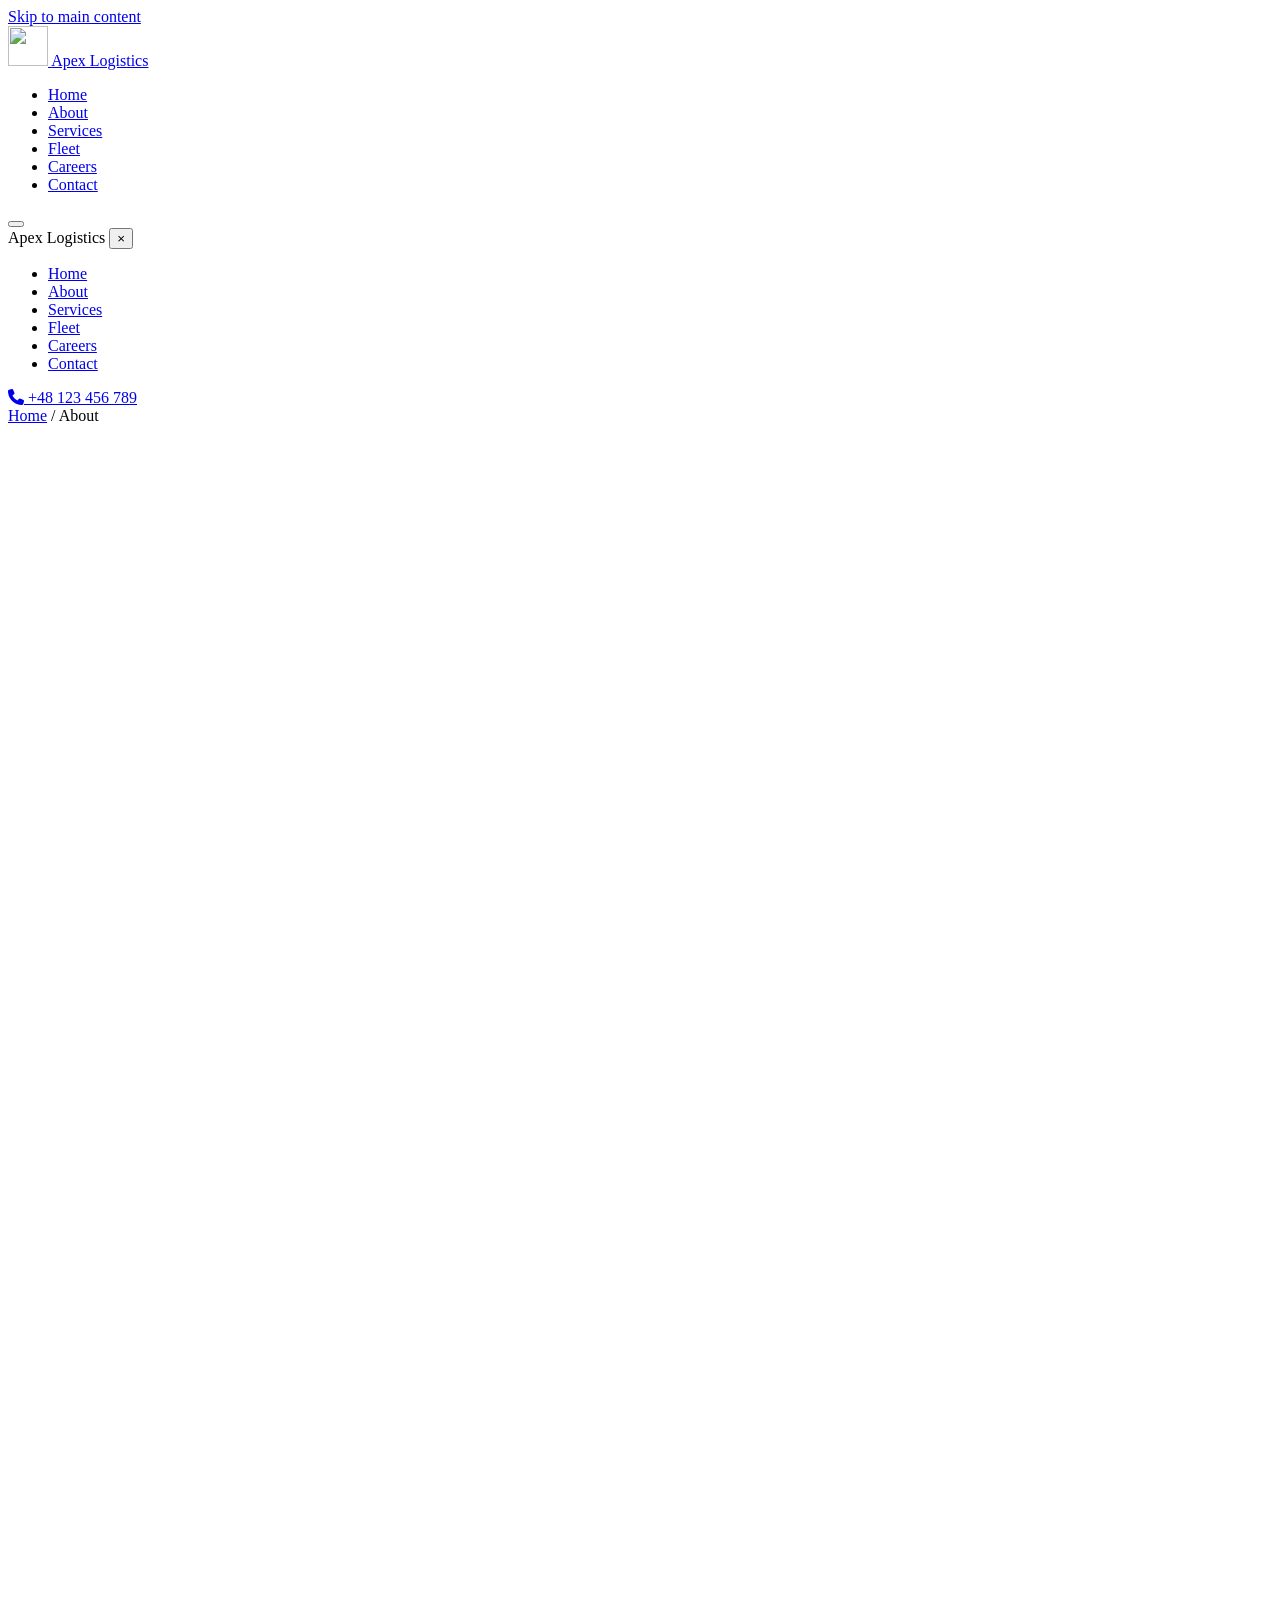
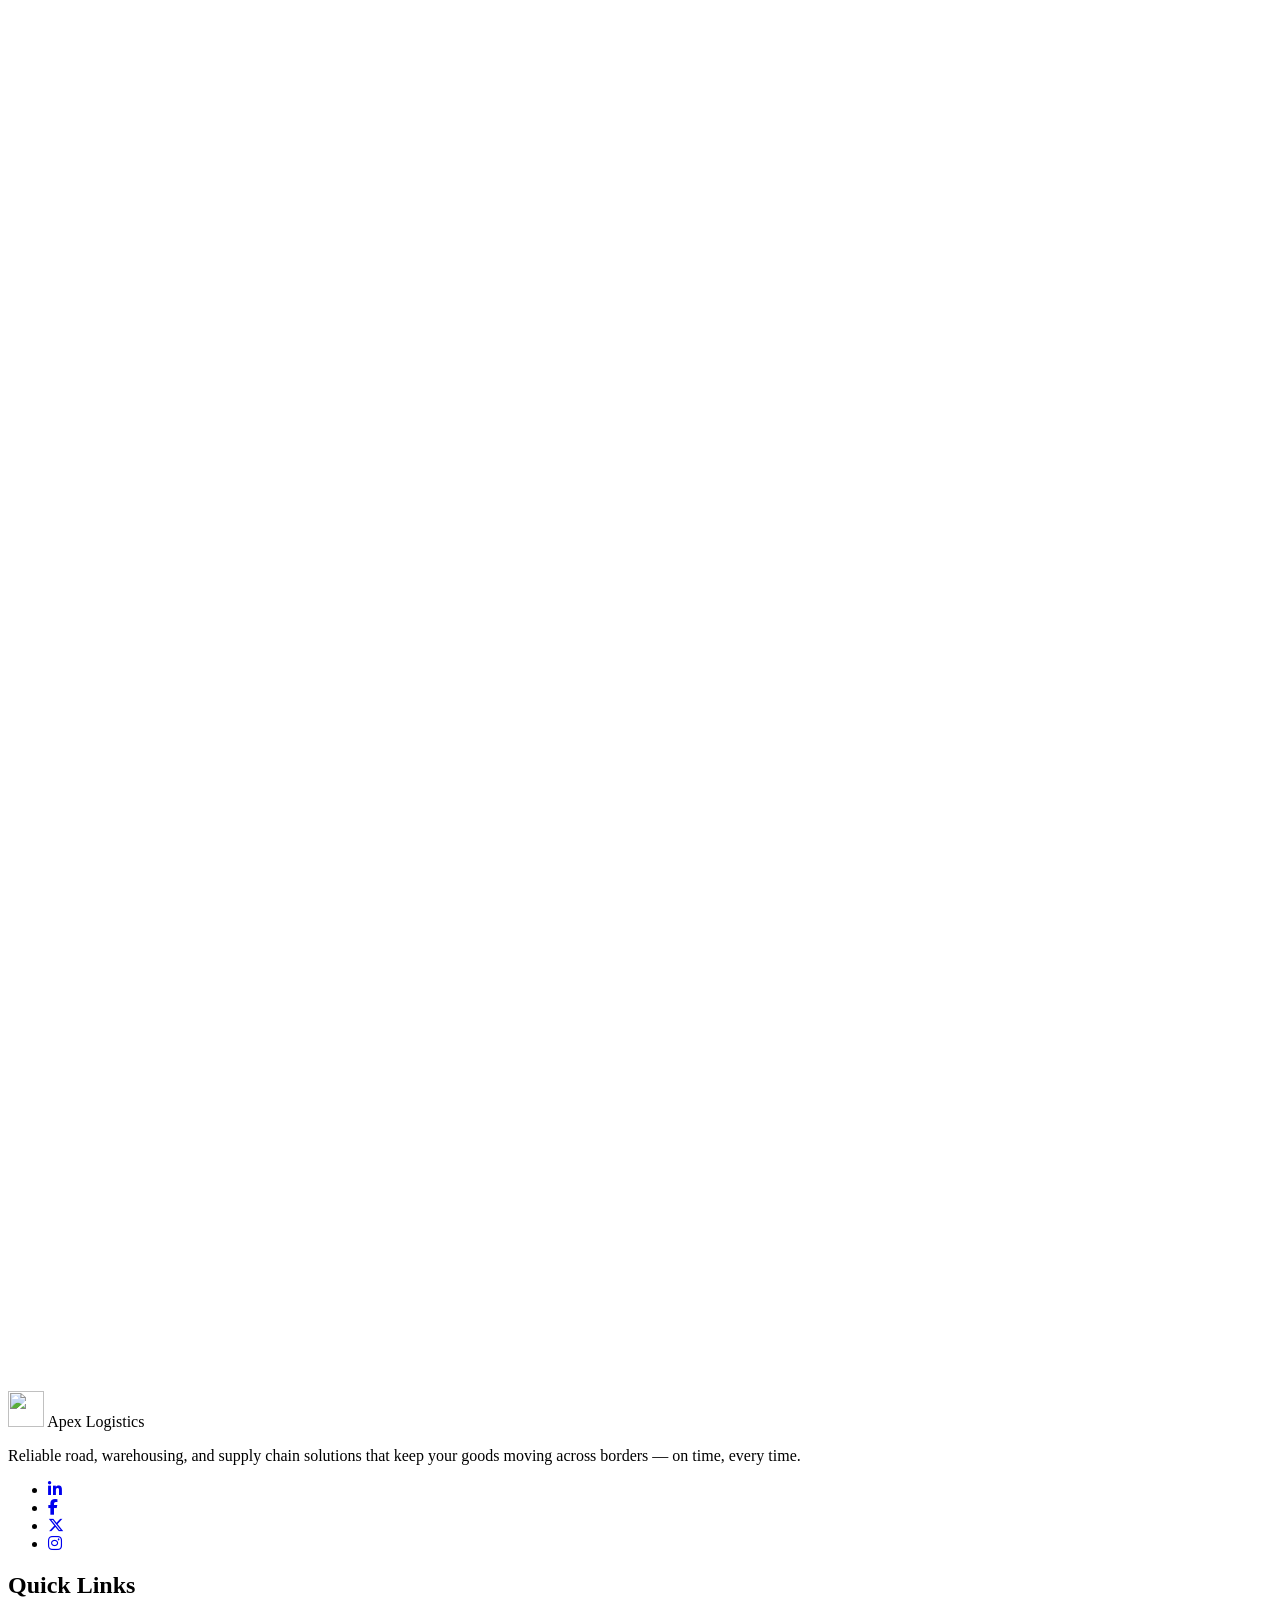
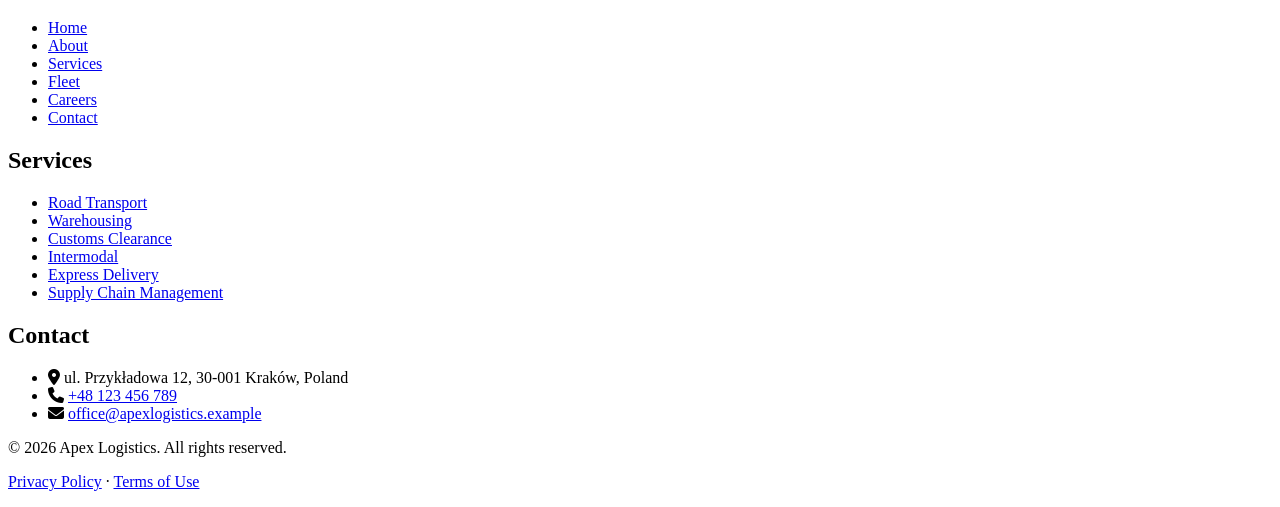
==== about.html @ 091313d7 "start" ====
<!DOCTYPE html>
<html lang="en">
<head>
  <meta charset="UTF-8">
  <meta name="viewport" content="width=device-width, initial-scale=1.0">
  <title>About Us — Apex Logistics</title>
  <meta name="description" content="Learn about Apex Logistics: a Kraków-based freight forwarder with 15 years' experience, a modern fleet, and a 25-country European network built on trust and transparency.">
  <meta name="theme-color" content="#1E3A8A">

  <!-- Open Graph -->
  <meta property="og:type" content="website">
  <meta property="og:site_name" content="Apex Logistics">
  <meta property="og:title" content="About Us — Apex Logistics">
  <meta property="og:description" content="Learn about Apex Logistics: a Kraków-based freight forwarder with 15 years' experience, a modern fleet, and a 25-country European network built on trust and transparency.">
  <meta property="og:image" content="assets/images/hero-placeholder.svg">

  <!-- Favicon -->
  <link rel="icon" type="image/svg+xml" href="assets/images/favicon.svg">

  <!-- Preconnect for Google Fonts -->
  <link rel="preconnect" href="https://fonts.googleapis.com">
  <link rel="preconnect" href="https://fonts.gstatic.com" crossorigin>
  <!-- Google Fonts: Montserrat (headings) + Inter (body) -->
  <link href="https://fonts.googleapis.com/css2?family=Inter:wght@400;500;600;700&family=Montserrat:wght@600;700;800&display=swap" rel="stylesheet">

  <!-- Font Awesome (free) -->
  <link rel="stylesheet" href="https://cdnjs.cloudflare.com/ajax/libs/font-awesome/6.5.2/css/all.min.css" referrerpolicy="no-referrer">
  <!-- AOS (Animate On Scroll) -->
  <link rel="stylesheet" href="https://unpkg.com/aos@2.3.4/dist/aos.css">
  <!-- Swiper -->
  <link rel="stylesheet" href="https://cdn.jsdelivr.net/npm/swiper@11/swiper-bundle.min.css">

  <!-- Site styles -->
  <link rel="stylesheet" href="css/variables.css">
  <link rel="stylesheet" href="css/style.css">
  <link rel="stylesheet" href="css/responsive.css">
</head>
<body>
  <a class="skip-link" href="#main">Skip to main content</a>
  <!-- ============ HEADER ============ -->
  <header class="site-header" id="site-header">
    <div class="container header-inner">
      <a href="index.html" class="brand" aria-label="Apex Logistics — home">
        <img src="assets/images/logo-placeholder.svg" alt="" class="brand-logo" width="40" height="40">
        <span class="brand-name">Apex Logistics</span> <!-- REPLACE: company name -->
      </a>

      <nav class="main-nav" aria-label="Main navigation">
        <ul class="nav-list">
          <li><a href="index.html">Home</a></li>
          <li><a href="about.html" aria-current="page">About</a></li>
          <li><a href="services.html">Services</a></li>
          <li><a href="fleet.html">Fleet</a></li>
          <li><a href="careers.html">Careers</a></li>
          <li><a href="contact.html" class="btn btn-accent btn-sm">Contact</a></li>
        </ul>
      </nav>

      <button class="nav-toggle" id="nav-toggle" aria-label="Toggle navigation" aria-expanded="false" aria-controls="mobile-nav">
        <span class="nav-toggle-bar"></span>
        <span class="nav-toggle-bar"></span>
        <span class="nav-toggle-bar"></span>
      </button>
    </div>
  </header>

  <!-- Mobile slide-in drawer + overlay -->
  <div class="nav-overlay" id="nav-overlay" hidden></div>
  <aside class="mobile-nav" id="mobile-nav" aria-label="Mobile navigation" aria-hidden="true">
    <div class="mobile-nav-head">
      <span class="brand-name">Apex Logistics</span>
      <button class="mobile-nav-close" id="mobile-nav-close" aria-label="Close navigation">&times;</button>
    </div>
    <ul class="mobile-nav-list">
      <li><a href="index.html">Home</a></li>
        <li><a href="about.html" aria-current="page">About</a></li>
        <li><a href="services.html">Services</a></li>
        <li><a href="fleet.html">Fleet</a></li>
        <li><a href="careers.html">Careers</a></li>
        <li><a href="contact.html">Contact</a></li>
    </ul>
    <div class="mobile-nav-foot">
      <a href="tel:+48123456789"><i class="fa-solid fa-phone" aria-hidden="true"></i> +48 123 456 789</a>
    </div>
  </aside>
  <main id="main">
    <!-- Page hero -->
    <section class="page-hero">
      <div class="container">
        <nav class="breadcrumb" aria-label="Breadcrumb">
          <a href="index.html">Home</a> <span aria-hidden="true">/</span> <span aria-current="page">About</span>
        </nav>
        <p class="eyebrow eyebrow-light" data-aos="fade-up">About Apex Logistics</p>
        <h1 data-aos="fade-up" data-aos-delay="50">Fifteen years of moving freight, building trust</h1>
        <p class="page-hero-lead" data-aos="fade-up" data-aos-delay="100">We are a Kraków-based logistics provider helping businesses ship smarter across Europe — combining people who care with technology that keeps every load visible.</p>
      </div>
    </section>
    <!-- Company intro -->
    <section class="section">
      <div class="container two-col">
        <div class="two-col-media" data-aos="fade-right">
          <img src="assets/images/warehouse-placeholder.svg" alt="Apex Logistics distribution warehouse interior" loading="lazy" width="600" height="440">
        </div>
        <div class="two-col-text" data-aos="fade-left">
          <p class="eyebrow">Who we are</p>
          <h2>A logistics partner, not just a carrier</h2>
          <p>Founded in 2011, Apex Logistics grew from a single regional route into a full-service freight forwarder serving manufacturers, retailers, and distributors across the European Union. <!-- REPLACE: company history --></p>
          <p>We believe logistics should be transparent and stress-free. That means honest pricing, proactive communication, and a dedicated point of contact who knows your business — backed by tracking technology that lets you see exactly where your freight is at any moment.</p>
          <ul class="check-list">
            <li><i class="fa-solid fa-check" aria-hidden="true"></i> ISO-aligned quality and safety processes</li>
            <li><i class="fa-solid fa-check" aria-hidden="true"></i> Multilingual team across Central Europe</li>
            <li><i class="fa-solid fa-check" aria-hidden="true"></i> Carbon reporting on every shipment</li>
          </ul>
        </div>
      </div>
    </section>
    <!-- Mission &amp; Vision -->
    <section class="section section-alt">
      <div class="container">
        <div class="section-head section-head-center" data-aos="fade-up">
          <p class="eyebrow">What drives us</p>
          <h2>Mission &amp; vision</h2>
        </div>
        <div class="grid grid-2 mv-grid">
          <article class="card mv-card" data-aos="fade-up">
            <div class="mv-icon"><i class="fa-solid fa-bullseye" aria-hidden="true"></i></div>
            <h3>Our mission</h3>
            <p>To move our clients' goods reliably and responsibly — giving every business, whatever its size, access to logistics that are transparent, on time, and easy to manage.</p>
          </article>
          <article class="card mv-card" data-aos="fade-up" data-aos-delay="80">
            <div class="mv-icon"><i class="fa-solid fa-eye" aria-hidden="true"></i></div>
            <h3>Our vision</h3>
            <p>To be Central Europe's most trusted logistics partner, recognised for service that goes further and for cutting the carbon cost of freight without cutting reliability.</p>
          </article>
        </div>
      </div>
    </section>
    <!-- Timeline -->
    <section class="section timeline-section">
      <div class="container">
        <div class="section-head section-head-center" data-aos="fade-up">
          <p class="eyebrow">Our journey</p>
          <h2>Milestones along the way</h2>
        </div>
        <ol class="timeline">
          <li class="timeline-item timeline-left" data-aos="fade-up">
            <div class="timeline-marker" aria-hidden="true"></div>
            <div class="timeline-content card">
              <span class="timeline-year">2011</span>
              <h3>Founded in Kraków</h3>
              <p>Apex Logistics opens with a small road-freight fleet serving southern Poland.</p>
            </div>
          </li>
          <li class="timeline-item timeline-right" data-aos="fade-up">
            <div class="timeline-marker" aria-hidden="true"></div>
            <div class="timeline-content card">
              <span class="timeline-year">2014</span>
              <h3>First EU corridors</h3>
              <p>We expand into Germany, Czechia, and Slovakia, adding groupage services.</p>
            </div>
          </li>
          <li class="timeline-item timeline-left" data-aos="fade-up">
            <div class="timeline-marker" aria-hidden="true"></div>
            <div class="timeline-content card">
              <span class="timeline-year">2017</span>
              <h3>Warehousing launched</h3>
              <p>A 12,000&nbsp;m² facility opens, adding storage and pick-and-pack to our offer.</p>
            </div>
          </li>
          <li class="timeline-item timeline-right" data-aos="fade-up">
            <div class="timeline-marker" aria-hidden="true"></div>
            <div class="timeline-content card">
              <span class="timeline-year">2021</span>
              <h3>Going digital</h3>
              <p>Live GPS tracking and a client portal give customers full shipment visibility.</p>
            </div>
          </li>
          <li class="timeline-item timeline-left" data-aos="fade-up">
            <div class="timeline-marker" aria-hidden="true"></div>
            <div class="timeline-content card">
              <span class="timeline-year">2024</span>
              <h3>25-country network</h3>
              <p>Intermodal partnerships extend reliable coverage across the European Union.</p>
            </div>
          </li>
        </ol>
      </div>
    </section>
    <!-- Stats counters -->
    <section class="stats" aria-label="Company statistics">
      <div class="container stats-grid">
          <div class="stat" data-aos="fade-up" data-aos-delay="0">
            <span class="stat-number" data-count="10000" data-suffix="+">0+</span>
            <span class="stat-label">Deliveries completed</span>
          </div>
          <div class="stat" data-aos="fade-up" data-aos-delay="80">
            <span class="stat-number" data-count="98" data-suffix="%">0%</span>
            <span class="stat-label">On-time performance</span>
          </div>
          <div class="stat" data-aos="fade-up" data-aos-delay="160">
            <span class="stat-number" data-count="25" data-suffix="">0</span>
            <span class="stat-label">Countries served</span>
          </div>
          <div class="stat" data-aos="fade-up" data-aos-delay="240">
            <span class="stat-number" data-count="15" data-suffix="">0</span>
            <span class="stat-label">Years of experience</span>
          </div>
      </div>
    </section>
    <!-- Team -->
    <section class="section section-alt team-section">
      <div class="container">
        <div class="section-head section-head-center" data-aos="fade-up">
          <p class="eyebrow">Our people</p>
          <h2>Meet the leadership team</h2>
          <p class="section-subtitle">The people who make sure your freight is in good hands.</p>
        </div>
        <div class="grid grid-4">
          <article class="card team-card" data-aos="fade-up" data-aos-delay="0">
            <img src="assets/images/team-placeholder.svg" alt="Portrait of Jan Wiśniewski" loading="lazy" width="260" height="260">
            <div class="team-body">
              <h3>Jan Wiśniewski</h3>
              <p class="team-role">Managing Director</p>
              <ul class="team-social" aria-label="Jan Wiśniewski on social media">
                <li><a href="#" aria-label="Jan Wiśniewski on LinkedIn"><i class="fa-brands fa-linkedin-in" aria-hidden="true"></i></a></li>
                <li><a href="mailto:office@apexlogistics.example" aria-label="Email Jan Wiśniewski"><i class="fa-solid fa-envelope" aria-hidden="true"></i></a></li>
              </ul>
            </div>
          </article>
          <article class="card team-card" data-aos="fade-up" data-aos-delay="60">
            <img src="assets/images/team-placeholder.svg" alt="Portrait of Katarzyna Lewandowska" loading="lazy" width="260" height="260">
            <div class="team-body">
              <h3>Katarzyna Lewandowska</h3>
              <p class="team-role">Head of Operations</p>
              <ul class="team-social" aria-label="Katarzyna Lewandowska on social media">
                <li><a href="#" aria-label="Katarzyna Lewandowska on LinkedIn"><i class="fa-brands fa-linkedin-in" aria-hidden="true"></i></a></li>
                <li><a href="mailto:office@apexlogistics.example" aria-label="Email Katarzyna Lewandowska"><i class="fa-solid fa-envelope" aria-hidden="true"></i></a></li>
              </ul>
            </div>
          </article>
          <article class="card team-card" data-aos="fade-up" data-aos-delay="120">
            <img src="assets/images/team-placeholder.svg" alt="Portrait of Piotr Zieliński" loading="lazy" width="260" height="260">
            <div class="team-body">
              <h3>Piotr Zieliński</h3>
              <p class="team-role">Fleet Manager</p>
              <ul class="team-social" aria-label="Piotr Zieliński on social media">
                <li><a href="#" aria-label="Piotr Zieliński on LinkedIn"><i class="fa-brands fa-linkedin-in" aria-hidden="true"></i></a></li>
                <li><a href="mailto:office@apexlogistics.example" aria-label="Email Piotr Zieliński"><i class="fa-solid fa-envelope" aria-hidden="true"></i></a></li>
              </ul>
            </div>
          </article>
          <article class="card team-card" data-aos="fade-up" data-aos-delay="180">
            <img src="assets/images/team-placeholder.svg" alt="Portrait of Magdalena Wójcik" loading="lazy" width="260" height="260">
            <div class="team-body">
              <h3>Magdalena Wójcik</h3>
              <p class="team-role">Customer Success Lead</p>
              <ul class="team-social" aria-label="Magdalena Wójcik on social media">
                <li><a href="#" aria-label="Magdalena Wójcik on LinkedIn"><i class="fa-brands fa-linkedin-in" aria-hidden="true"></i></a></li>
                <li><a href="mailto:office@apexlogistics.example" aria-label="Email Magdalena Wójcik"><i class="fa-solid fa-envelope" aria-hidden="true"></i></a></li>
              </ul>
            </div>
          </article>
        </div>
      </div>
    </section>
    <!-- Partners -->
    <section class="section partners-section">
      <div class="container">
        <div class="section-head section-head-center" data-aos="fade-up">
          <p class="eyebrow">Our network</p>
          <h2>Partners &amp; accreditations</h2>
          <p class="section-subtitle">Placeholder partner logos shown for layout.</p>
        </div>
        <ul class="partners-strip">
          <li data-aos="zoom-in" data-aos-delay="0"><img src="assets/images/partner-logo-placeholder.svg" alt="Partner organisation 1" loading="lazy" width="160" height="56"></li>
          <li data-aos="zoom-in" data-aos-delay="40"><img src="assets/images/partner-logo-placeholder.svg" alt="Partner organisation 2" loading="lazy" width="160" height="56"></li>
          <li data-aos="zoom-in" data-aos-delay="80"><img src="assets/images/partner-logo-placeholder.svg" alt="Partner organisation 3" loading="lazy" width="160" height="56"></li>
          <li data-aos="zoom-in" data-aos-delay="120"><img src="assets/images/partner-logo-placeholder.svg" alt="Partner organisation 4" loading="lazy" width="160" height="56"></li>
          <li data-aos="zoom-in" data-aos-delay="160"><img src="assets/images/partner-logo-placeholder.svg" alt="Partner organisation 5" loading="lazy" width="160" height="56"></li>
          <li data-aos="zoom-in" data-aos-delay="200"><img src="assets/images/partner-logo-placeholder.svg" alt="Partner organisation 6" loading="lazy" width="160" height="56"></li>
        </ul>
      </div>
    </section>
    <!-- CTA band -->
    <section class="cta-band">
      <div class="container cta-inner" data-aos="fade-up">
        <div class="cta-text">
          <h2>Want to work with a team that treats your freight like its own?</h2>
          <p>Tell us about your shipment and our team will design a route, mode, and price that fit your deadline.</p>
        </div>
        <div class="cta-actions">
          <a href="contact.html" class="btn btn-accent">Request a Quote</a>
          <a href="services.html" class="btn btn-secondary btn-on-dark">View Services</a>
        </div>
      </div>
    </section>
  </main>

  <!-- ============ FOOTER ============ -->
  <footer class="site-footer">
    <div class="container footer-grid">
      <div class="footer-col footer-about">
        <div class="footer-brand">
          <img src="assets/images/logo-placeholder.svg" alt="" class="footer-logo" width="36" height="36">
          <span class="brand-name">Apex Logistics</span>
        </div>
        <p class="footer-blurb">Reliable road, warehousing, and supply&nbsp;chain solutions that keep your goods moving across borders — on time, every time.</p>
        <ul class="social-links" aria-label="Social media">
          <li><a href="#" aria-label="Apex Logistics on LinkedIn"><i class="fa-brands fa-linkedin-in" aria-hidden="true"></i></a></li>
          <li><a href="#" aria-label="Apex Logistics on Facebook"><i class="fa-brands fa-facebook-f" aria-hidden="true"></i></a></li>
          <li><a href="#" aria-label="Apex Logistics on X"><i class="fa-brands fa-x-twitter" aria-hidden="true"></i></a></li>
          <li><a href="#" aria-label="Apex Logistics on Instagram"><i class="fa-brands fa-instagram" aria-hidden="true"></i></a></li>
        </ul>
      </div>

      <nav class="footer-col" aria-label="Quick links">
        <h2 class="footer-heading">Quick Links</h2>
        <ul>
          <li><a href="index.html">Home</a></li>
          <li><a href="about.html">About</a></li>
          <li><a href="services.html">Services</a></li>
          <li><a href="fleet.html">Fleet</a></li>
          <li><a href="careers.html">Careers</a></li>
          <li><a href="contact.html">Contact</a></li>
        </ul>
      </nav>

      <nav class="footer-col" aria-label="Services">
        <h2 class="footer-heading">Services</h2>
        <ul>
          <li><a href="services.html">Road Transport</a></li>
          <li><a href="services.html">Warehousing</a></li>
          <li><a href="services.html">Customs Clearance</a></li>
          <li><a href="services.html">Intermodal</a></li>
          <li><a href="services.html">Express Delivery</a></li>
          <li><a href="services.html">Supply Chain Management</a></li>
        </ul>
      </nav>

      <div class="footer-col">
        <h2 class="footer-heading">Contact</h2>
        <ul class="footer-contact">
          <li><i class="fa-solid fa-location-dot" aria-hidden="true"></i> <span>ul. Przykładowa 12, 30-001 Kraków, Poland</span></li> <!-- REPLACE: address -->
          <li><i class="fa-solid fa-phone" aria-hidden="true"></i> <a href="tel:+48123456789">+48 123 456 789</a></li> <!-- REPLACE: phone -->
          <li><i class="fa-solid fa-envelope" aria-hidden="true"></i> <a href="mailto:office@apexlogistics.example">office@apexlogistics.example</a></li> <!-- REPLACE: email -->
        </ul>
      </div>
    </div>

    <div class="footer-bottom">
      <div class="container footer-bottom-inner">
        <p>&copy; <span id="current-year">2026</span> Apex Logistics. All rights reserved.</p>
        <p class="footer-legal"><a href="privacy.html">Privacy Policy</a> <span aria-hidden="true">·</span> <a href="terms.html">Terms of Use</a></p>
      </div>
    </div>
  </footer>

  <!-- ============ SCRIPTS ============ -->
  <!-- Libraries (CDN) -->
  <script src="https://unpkg.com/aos@2.3.4/dist/aos.js"></script>
  <script src="https://cdn.jsdelivr.net/npm/swiper@11/swiper-bundle.min.js"></script>
  <!-- Site scripts -->
  <script src="js/navigation.js" defer></script>
  <script src="js/main.js" defer></script>
</body>
</html>
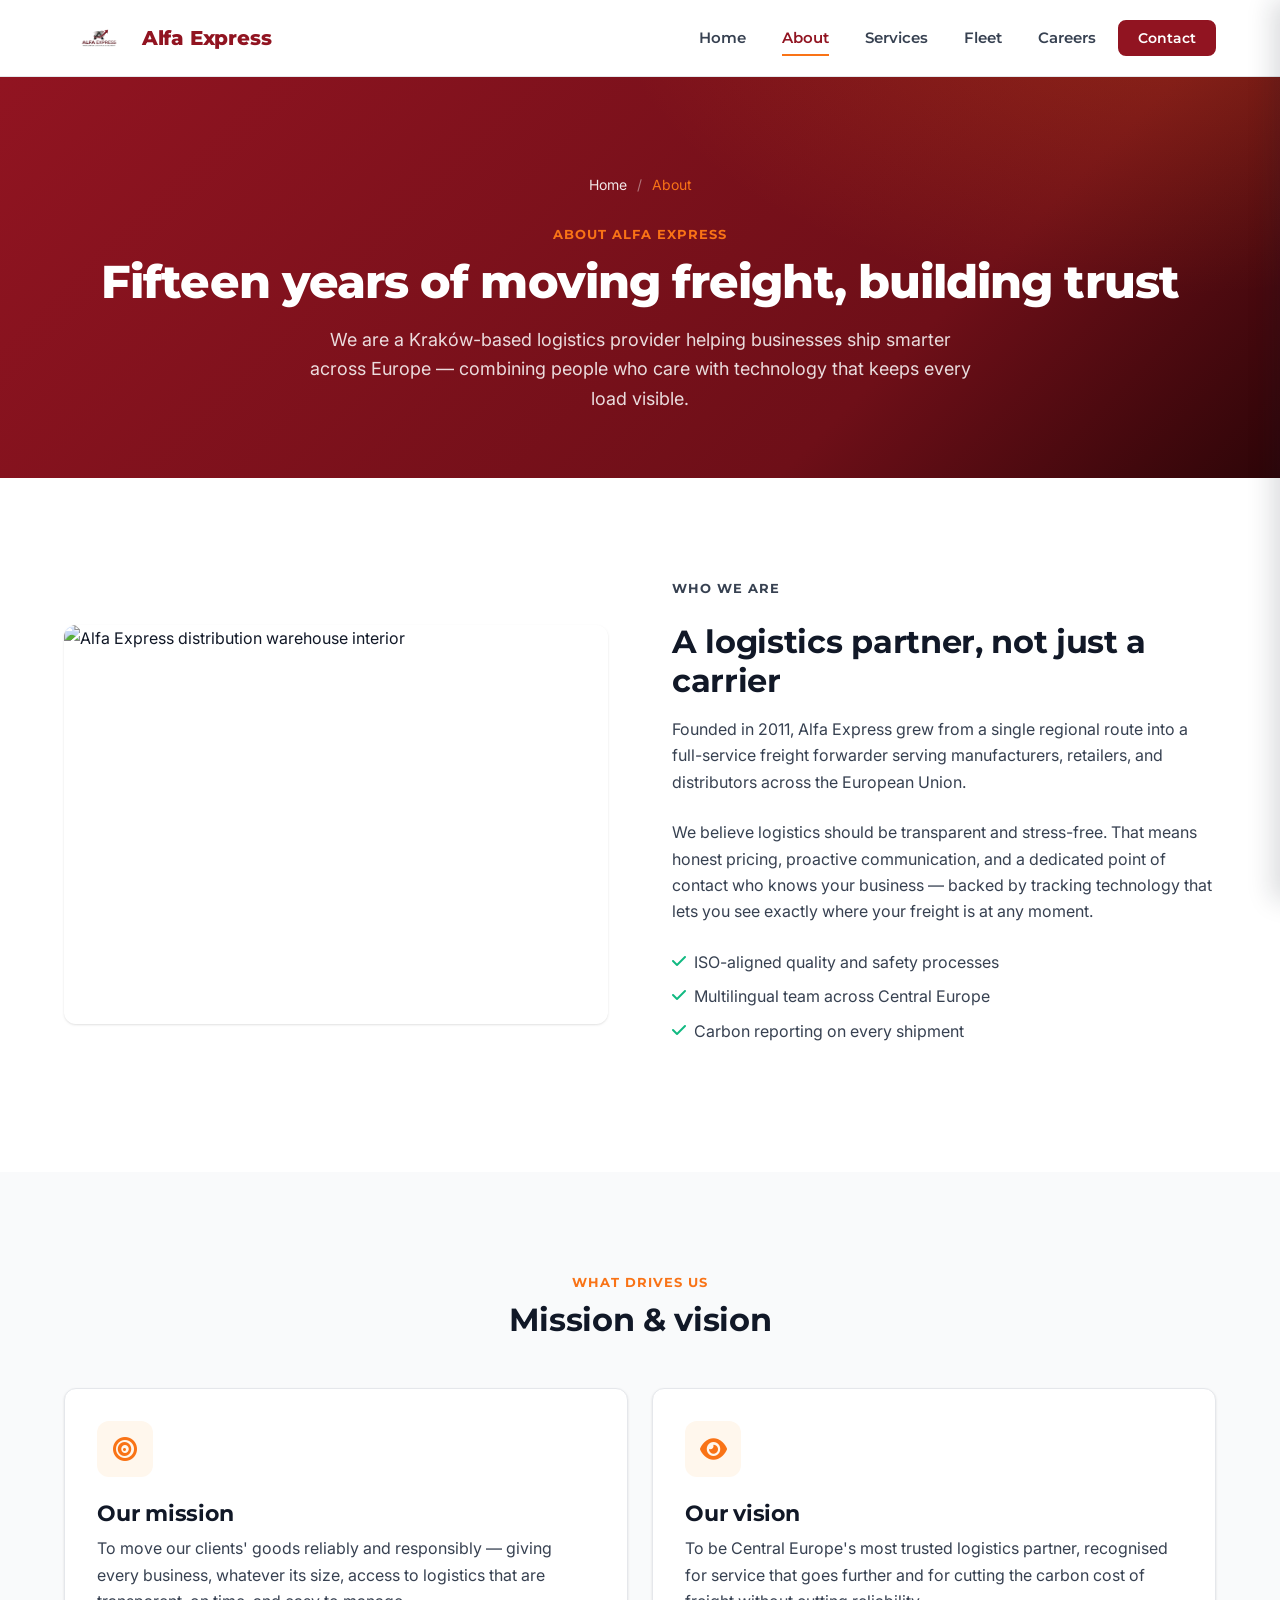
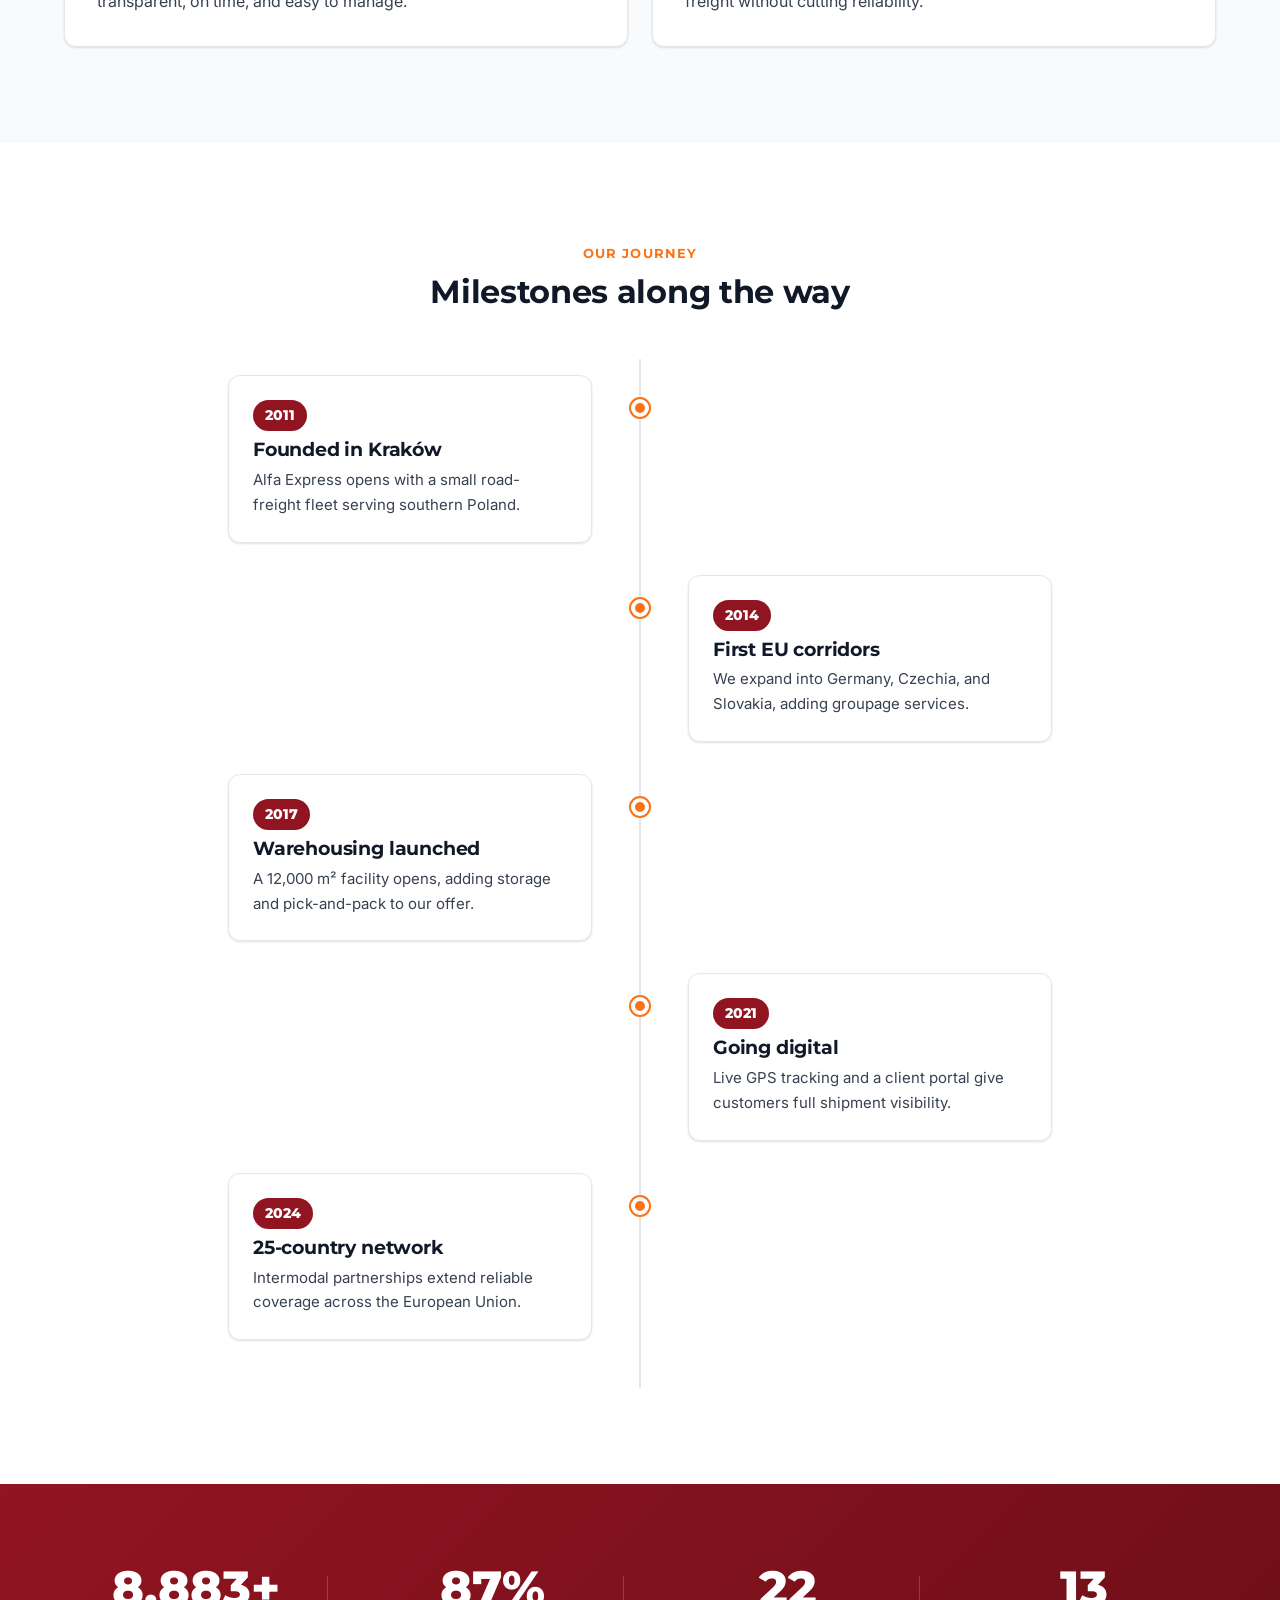
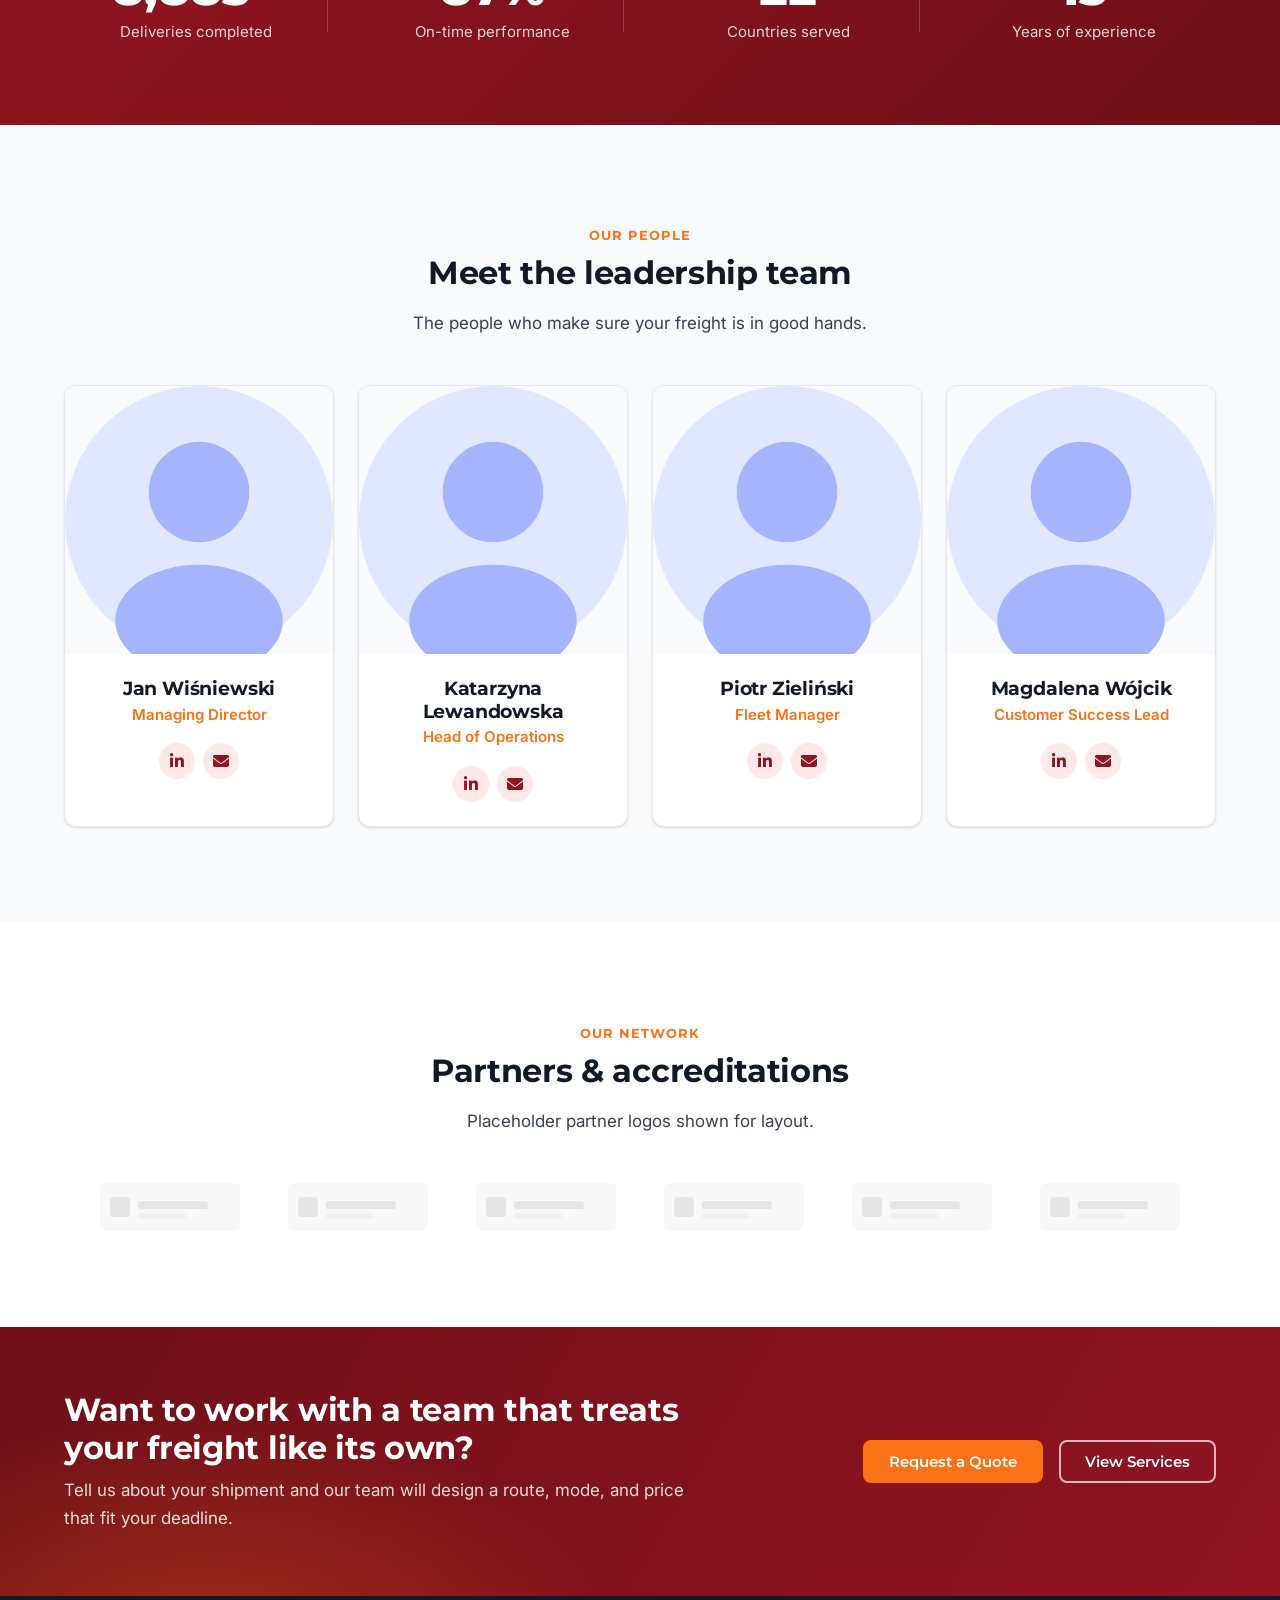
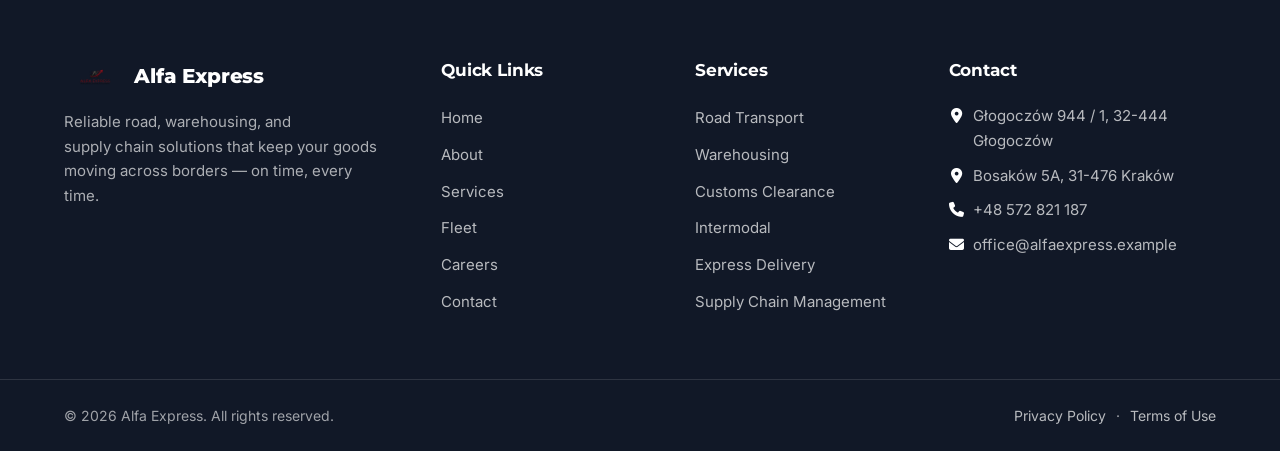
==== commit 330d959c: "Fast update" ====
--- a/about.html
+++ b/about.html
@@ -3,16 +3,16 @@
 <head>
   <meta charset="UTF-8">
   <meta name="viewport" content="width=device-width, initial-scale=1.0">
-  <title>About Us — Apex Logistics</title>
-  <meta name="description" content="Learn about Apex Logistics: a Kraków-based freight forwarder with 15 years' experience, a modern fleet, and a 25-country European network built on trust and transparency.">
-  <meta name="theme-color" content="#1E3A8A">
+  <title>About Us — Alfa Express</title>
+  <meta name="description" content="Learn about Alfa Express: a Kraków-based freight forwarder with 15 years' experience, a modern fleet, and a 25-country European network built on trust and transparency.">
+  <meta name="theme-color" content="#911421">
 
   <!-- Open Graph -->
   <meta property="og:type" content="website">
-  <meta property="og:site_name" content="Apex Logistics">
-  <meta property="og:title" content="About Us — Apex Logistics">
-  <meta property="og:description" content="Learn about Apex Logistics: a Kraków-based freight forwarder with 15 years' experience, a modern fleet, and a 25-country European network built on trust and transparency.">
-  <meta property="og:image" content="assets/images/hero-placeholder.svg">
+  <meta property="og:site_name" content="Alfa Express">
+  <meta property="og:title" content="About Us — Alfa Express">
+  <meta property="og:description" content="Learn about Alfa Express: a Kraków-based freight forwarder with 15 years' experience, a modern fleet, and a 25-country European network built on trust and transparency.">
+  <meta property="og:image" content="assets/images/white-truck-crossing-bridge-sunset-urban-logistics-motion.jpg">
 
   <!-- Favicon -->
   <link rel="icon" type="image/svg+xml" href="assets/images/favicon.svg">
@@ -40,9 +40,9 @@
   <!-- ============ HEADER ============ -->
   <header class="site-header" id="site-header">
     <div class="container header-inner">
-      <a href="index.html" class="brand" aria-label="Apex Logistics — home">
-        <img src="assets/images/logo-placeholder.svg" alt="" class="brand-logo" width="40" height="40">
-        <span class="brand-name">Apex Logistics</span> <!-- REPLACE: company name -->
+      <a href="index.html" class="brand" aria-label="Alfa Express — home">
+        <img src="assets/images/logo_nobg.png" alt="" class="brand-logo" width="40" height="40">
+        <span class="brand-name">Alfa Express</span> <!-- REPLACE: company name -->
       </a>
 
       <nav class="main-nav" aria-label="Main navigation">
@@ -52,7 +52,7 @@
           <li><a href="services.html">Services</a></li>
           <li><a href="fleet.html">Fleet</a></li>
           <li><a href="careers.html">Careers</a></li>
-          <li><a href="contact.html" class="btn btn-accent btn-sm">Contact</a></li>
+          <li><a href="contact.html" class="btn btn-primary btn-sm">Contact</a></li>
         </ul>
       </nav>
 
@@ -68,7 +68,7 @@
   <div class="nav-overlay" id="nav-overlay" hidden></div>
   <aside class="mobile-nav" id="mobile-nav" aria-label="Mobile navigation" aria-hidden="true">
     <div class="mobile-nav-head">
-      <span class="brand-name">Apex Logistics</span>
+      <span class="brand-name">Alfa Express</span>
       <button class="mobile-nav-close" id="mobile-nav-close" aria-label="Close navigation">&times;</button>
     </div>
     <ul class="mobile-nav-list">
@@ -80,7 +80,7 @@
         <li><a href="contact.html">Contact</a></li>
     </ul>
     <div class="mobile-nav-foot">
-      <a href="tel:+48123456789"><i class="fa-solid fa-phone" aria-hidden="true"></i> +48 123 456 789</a>
+      <a href="tel:+48572821187"><i class="fa-solid fa-phone" aria-hidden="true"></i> +48 572 821 187</a>
     </div>
   </aside>
   <main id="main">
@@ -90,7 +90,7 @@
         <nav class="breadcrumb" aria-label="Breadcrumb">
           <a href="index.html">Home</a> <span aria-hidden="true">/</span> <span aria-current="page">About</span>
         </nav>
-        <p class="eyebrow eyebrow-light" data-aos="fade-up">About Apex Logistics</p>
+        <p class="eyebrow eyebrow-light" data-aos="fade-up">About Alfa Express</p>
         <h1 data-aos="fade-up" data-aos-delay="50">Fifteen years of moving freight, building trust</h1>
         <p class="page-hero-lead" data-aos="fade-up" data-aos-delay="100">We are a Kraków-based logistics provider helping businesses ship smarter across Europe — combining people who care with technology that keeps every load visible.</p>
       </div>
@@ -99,12 +99,12 @@
     <section class="section">
       <div class="container two-col">
         <div class="two-col-media" data-aos="fade-right">
-          <img src="assets/images/warehouse-placeholder.svg" alt="Apex Logistics distribution warehouse interior" loading="lazy" width="600" height="440">
+          <img src="assets/images/transport-logistics-concept.jpg" alt="Alfa Express distribution warehouse interior" loading="lazy" width="600" height="440">
         </div>
         <div class="two-col-text" data-aos="fade-left">
           <p class="eyebrow">Who we are</p>
           <h2>A logistics partner, not just a carrier</h2>
-          <p>Founded in 2011, Apex Logistics grew from a single regional route into a full-service freight forwarder serving manufacturers, retailers, and distributors across the European Union. <!-- REPLACE: company history --></p>
+          <p>Founded in 2011, Alfa Express grew from a single regional route into a full-service freight forwarder serving manufacturers, retailers, and distributors across the European Union. <!-- REPLACE: company history --></p>
           <p>We believe logistics should be transparent and stress-free. That means honest pricing, proactive communication, and a dedicated point of contact who knows your business — backed by tracking technology that lets you see exactly where your freight is at any moment.</p>
           <ul class="check-list">
             <li><i class="fa-solid fa-check" aria-hidden="true"></i> ISO-aligned quality and safety processes</li>
@@ -148,7 +148,7 @@
             <div class="timeline-content card">
               <span class="timeline-year">2011</span>
               <h3>Founded in Kraków</h3>
-              <p>Apex Logistics opens with a small road-freight fleet serving southern Poland.</p>
+              <p>Alfa Express opens with a small road-freight fleet serving southern Poland.</p>
             </div>
           </li>
           <li class="timeline-item timeline-right" data-aos="fade-up">
@@ -223,7 +223,7 @@
               <p class="team-role">Managing Director</p>
               <ul class="team-social" aria-label="Jan Wiśniewski on social media">
                 <li><a href="#" aria-label="Jan Wiśniewski on LinkedIn"><i class="fa-brands fa-linkedin-in" aria-hidden="true"></i></a></li>
-                <li><a href="mailto:office@apexlogistics.example" aria-label="Email Jan Wiśniewski"><i class="fa-solid fa-envelope" aria-hidden="true"></i></a></li>
+                <li><a href="mailto:office@alfaexpress.example" aria-label="Email Jan Wiśniewski"><i class="fa-solid fa-envelope" aria-hidden="true"></i></a></li>
               </ul>
             </div>
           </article>
@@ -234,7 +234,7 @@
               <p class="team-role">Head of Operations</p>
               <ul class="team-social" aria-label="Katarzyna Lewandowska on social media">
                 <li><a href="#" aria-label="Katarzyna Lewandowska on LinkedIn"><i class="fa-brands fa-linkedin-in" aria-hidden="true"></i></a></li>
-                <li><a href="mailto:office@apexlogistics.example" aria-label="Email Katarzyna Lewandowska"><i class="fa-solid fa-envelope" aria-hidden="true"></i></a></li>
+                <li><a href="mailto:office@alfaexpress.example" aria-label="Email Katarzyna Lewandowska"><i class="fa-solid fa-envelope" aria-hidden="true"></i></a></li>
               </ul>
             </div>
           </article>
@@ -245,7 +245,7 @@
               <p class="team-role">Fleet Manager</p>
               <ul class="team-social" aria-label="Piotr Zieliński on social media">
                 <li><a href="#" aria-label="Piotr Zieliński on LinkedIn"><i class="fa-brands fa-linkedin-in" aria-hidden="true"></i></a></li>
-                <li><a href="mailto:office@apexlogistics.example" aria-label="Email Piotr Zieliński"><i class="fa-solid fa-envelope" aria-hidden="true"></i></a></li>
+                <li><a href="mailto:office@alfaexpress.example" aria-label="Email Piotr Zieliński"><i class="fa-solid fa-envelope" aria-hidden="true"></i></a></li>
               </ul>
             </div>
           </article>
@@ -256,7 +256,7 @@
               <p class="team-role">Customer Success Lead</p>
               <ul class="team-social" aria-label="Magdalena Wójcik on social media">
                 <li><a href="#" aria-label="Magdalena Wójcik on LinkedIn"><i class="fa-brands fa-linkedin-in" aria-hidden="true"></i></a></li>
-                <li><a href="mailto:office@apexlogistics.example" aria-label="Email Magdalena Wójcik"><i class="fa-solid fa-envelope" aria-hidden="true"></i></a></li>
+                <li><a href="mailto:office@alfaexpress.example" aria-label="Email Magdalena Wójcik"><i class="fa-solid fa-envelope" aria-hidden="true"></i></a></li>
               </ul>
             </div>
           </article>
@@ -301,16 +301,10 @@
     <div class="container footer-grid">
       <div class="footer-col footer-about">
         <div class="footer-brand">
-          <img src="assets/images/logo-placeholder.svg" alt="" class="footer-logo" width="36" height="36">
-          <span class="brand-name">Apex Logistics</span>
+          <img src="assets/images/logo_nobg.png" alt="" class="footer-logo" width="36" height="36">
+          <span class="brand-name">Alfa Express</span>
         </div>
         <p class="footer-blurb">Reliable road, warehousing, and supply&nbsp;chain solutions that keep your goods moving across borders — on time, every time.</p>
-        <ul class="social-links" aria-label="Social media">
-          <li><a href="#" aria-label="Apex Logistics on LinkedIn"><i class="fa-brands fa-linkedin-in" aria-hidden="true"></i></a></li>
-          <li><a href="#" aria-label="Apex Logistics on Facebook"><i class="fa-brands fa-facebook-f" aria-hidden="true"></i></a></li>
-          <li><a href="#" aria-label="Apex Logistics on X"><i class="fa-brands fa-x-twitter" aria-hidden="true"></i></a></li>
-          <li><a href="#" aria-label="Apex Logistics on Instagram"><i class="fa-brands fa-instagram" aria-hidden="true"></i></a></li>
-        </ul>
       </div>
 
       <nav class="footer-col" aria-label="Quick links">
@@ -340,16 +334,17 @@
       <div class="footer-col">
         <h2 class="footer-heading">Contact</h2>
         <ul class="footer-contact">
-          <li><i class="fa-solid fa-location-dot" aria-hidden="true"></i> <span>ul. Przykładowa 12, 30-001 Kraków, Poland</span></li> <!-- REPLACE: address -->
-          <li><i class="fa-solid fa-phone" aria-hidden="true"></i> <a href="tel:+48123456789">+48 123 456 789</a></li> <!-- REPLACE: phone -->
-          <li><i class="fa-solid fa-envelope" aria-hidden="true"></i> <a href="mailto:office@apexlogistics.example">office@apexlogistics.example</a></li> <!-- REPLACE: email -->
+          <li><i class="fa-solid fa-location-dot" aria-hidden="true"></i> <span>Głogoczów 944 / 1, 32-444 Głogoczów</span></li>
+          <li><i class="fa-solid fa-location-dot" aria-hidden="true"></i> <span>Bosaków 5A, 31-476 Kraków</span></li>
+          <li><i class="fa-solid fa-phone" aria-hidden="true"></i> <a href="tel:+48572821187">+48 572 821 187</a></li> <!-- REPLACE: phone -->
+          <li><i class="fa-solid fa-envelope" aria-hidden="true"></i> <a href="mailto:office@alfaexpress.example">office@alfaexpress.example</a></li> <!-- REPLACE: email -->
         </ul>
       </div>
     </div>
 
     <div class="footer-bottom">
       <div class="container footer-bottom-inner">
-        <p>&copy; <span id="current-year">2026</span> Apex Logistics. All rights reserved.</p>
+        <p>&copy; <span id="current-year">2026</span> Alfa Express. All rights reserved.</p>
         <p class="footer-legal"><a href="privacy.html">Privacy Policy</a> <span aria-hidden="true">·</span> <a href="terms.html">Terms of Use</a></p>
       </div>
     </div>
--- a/css/variables.css
+++ b/css/variables.css
@@ -0,0 +1,122 @@
+/* ==========================================================================
+   variables.css — Alfa Express
+   CSS custom properties + global reset + base styles
+   ========================================================================== */
+
+:root {
+  /* Layout */
+  --container-max: 1200px;
+  --container-pad: clamp(1rem, 4vw, 1.5rem);
+
+  /* Brand colours */
+  --color-primary:      #911421;
+  --color-primary-dark: #6e0f18;
+  --color-primary-tint: #fde8ea;
+  --color-accent:       #F97316;
+  --color-accent-dark:  #EA6800;
+  --color-accent-tint:  #FFF7ED;
+
+  /* Neutrals */
+  --color-white:   #FFFFFF;
+  --color-dark:    #111827;
+  --color-gray-100:#F9FAFB;
+  --color-gray-400:#9CA3AF;
+  --color-gray-700:#374151;
+  --color-border:  #E5E7EB;
+
+  /* Feedback */
+  --color-success: #10B981;
+  --color-error:   #DC2626;
+
+  /* Typography */
+  --font-heading: 'Montserrat', sans-serif;
+  --font-body:    'Inter', sans-serif;
+
+  /* Spacing — 8 px base */
+  --space-1:  8px;
+  --space-2:  16px;
+  --space-3:  24px;
+  --space-4:  32px;
+  --space-5:  40px;
+  --space-6:  48px;
+  --space-7:  56px;
+  --space-8:  64px;
+  --space-9:  72px;
+  --space-10: 80px;
+  --space-11: 88px;
+  --space-12: 96px;
+
+  /* Radii */
+  --radius-btn:  8px;
+  --radius-card: 12px;
+  --radius-pill: 9999px;
+
+  /* Shadows */
+  --shadow-card:       0 1px 3px rgba(0,0,0,.08), 0 1px 2px rgba(0,0,0,.06);
+  --shadow-card-hover: 0 10px 28px rgba(0,0,0,.12), 0 4px 8px rgba(0,0,0,.08);
+  --shadow-header:     0 2px 14px rgba(0,0,0,.10);
+
+  /* Z-index scale */
+  --z-skip:    1000;
+  --z-header:   100;
+  --z-overlay:  200;
+  --z-drawer:   300;
+
+  /* Motion */
+  --transition: .22s ease;
+}
+
+/* ========================== RESET & BASE ================================== */
+
+*, *::before, *::after { box-sizing: border-box; margin: 0; padding: 0; }
+
+html {
+  scroll-behavior: smooth;
+  -webkit-text-size-adjust: 100%;
+}
+
+body {
+  font-family: var(--font-body);
+  font-size: 1rem;
+  line-height: 1.65;
+  color: var(--color-dark);
+  background-color: var(--color-white);
+  -webkit-font-smoothing: antialiased;
+}
+
+img, svg, video { max-width: 100%; height: auto; display: block; }
+
+a {
+  color: inherit;
+  text-decoration: none;
+  transition: color var(--transition);
+}
+
+ul, ol { list-style: none; }
+
+button {
+  background: none;
+  border: none;
+  font: inherit;
+  cursor: pointer;
+  color: inherit;
+}
+
+h1, h2, h3, h4, h5, h6 {
+  font-family: var(--font-heading);
+  line-height: 1.2;
+  letter-spacing: -0.01em;
+  color: var(--color-dark);
+}
+
+p { max-width: 72ch; }
+
+/* Ensure [hidden] always wins over display:flex/grid overrides */
+[hidden] { display: none !important; }
+
+/* Accordion panel — hidden by default, animated by JS */
+.accordion-panel {
+  max-height: 0;
+  overflow: hidden;
+  transition: max-height .32s ease;
+}
--- a/css/style.css
+++ b/css/style.css
@@ -0,0 +1,1647 @@
+/* ==========================================================================
+   style.css  —  Apex Logistics
+   Desktop-first component & layout styles. Media queries live in responsive.css.
+   Sections (in source order):
+     1. Layout primitives        9. Trust bar            17. CTA band
+     2. Type scale & utilities   10. Cards / services    18. Two-col / detail
+     3. Buttons                  11. Fleet preview        19. Timeline
+     4. Skip link                12. Industries grid      20. Team
+     5. Header / brand / nav     13. How-we-work steps    21. Partners
+     6. Mobile drawer + overlay  14. Stats counters       22. Tables
+     7. Hero                     15. Testimonials/Swiper  23. Careers
+     8. Page hero / breadcrumb   16. Home contact         24. Contact / FAQ
+                                                          25. Legal
+                                                          26. Footer
+   ========================================================================== */
+
+/* ============================ 1. LAYOUT PRIMITIVES ======================== */
+
+.container {
+  width: 100%;
+  max-width: var(--container-max);
+  margin-inline: auto;
+  padding-inline: var(--container-pad);
+}
+
+.section {
+  padding-block: var(--space-12);
+}
+
+.section-alt {
+  background-color: var(--color-gray-100);
+}
+
+.narrow {
+  max-width: 820px;
+  margin-inline: auto;
+}
+
+.text-center {
+  text-align: center;
+}
+
+/* Grids */
+.grid {
+  display: grid;
+  gap: var(--space-3);
+}
+.grid-2 { grid-template-columns: repeat(2, 1fr); }
+.grid-3 { grid-template-columns: repeat(3, 1fr); }
+.grid-4 { grid-template-columns: repeat(4, 1fr); }
+
+/* ============================ 2. TYPE SCALE & UTILITIES =================== */
+
+h1 { font-size: 2.5rem; font-weight: 800; }
+h2 { font-size: 2rem;   font-weight: 700; }
+h3 { font-size: 1.5rem; font-weight: 700; }
+h4 { font-size: 1.25rem; font-weight: 600; }
+
+.lead {
+  font-size: 1.125rem;
+  color: var(--color-gray-700);
+}
+
+.eyebrow {
+  display: inline-block;
+  font-family: var(--font-heading);
+  font-weight: 700;
+  font-size: 0.8125rem;
+  letter-spacing: 0.08em;
+  text-transform: uppercase;
+  color: var(--color-accent);
+  margin-bottom: var(--space-1);
+}
+
+.eyebrow-light {
+  color: var(--color-accent);
+}
+
+/* Standard section header block */
+.section-head {
+  margin-bottom: var(--space-6);
+  max-width: 760px;
+}
+.section-head-center {
+  margin-inline: auto;
+  text-align: center;
+}
+.section-head h2 {
+  margin-bottom: var(--space-2);
+}
+.section-subtitle {
+  font-size: 1.0625rem;
+  color: var(--color-gray-700);
+}
+
+.section-cta,
+.section-cta.center {
+  margin-top: var(--space-6);
+  text-align: center;
+}
+
+/* ============================ 3. BUTTONS ================================= */
+
+.btn {
+  display: inline-flex;
+  align-items: center;
+  justify-content: center;
+  gap: var(--space-1);
+  padding: 12px 24px;
+  border-radius: var(--radius-btn);
+  font-family: var(--font-heading);
+  font-weight: 600;
+  font-size: 0.9375rem;
+  line-height: 1;
+  text-align: center;
+  border: 2px solid transparent;
+  cursor: pointer;
+  transition: background-color var(--transition), color var(--transition),
+              border-color var(--transition), transform var(--transition),
+              box-shadow var(--transition);
+  white-space: nowrap;
+}
+
+.btn:hover {
+  transform: translateY(-2px);
+}
+.btn:active {
+  transform: translateY(0);
+}
+
+.btn-primary {
+  background-color: var(--color-primary);
+  color: var(--color-white);
+  border-color: var(--color-primary);
+}
+.btn-primary:hover {
+  background-color: var(--color-primary-dark);
+  border-color: var(--color-primary-dark);
+  color: var(--color-white);
+  box-shadow: var(--shadow-card-hover);
+}
+
+.btn-accent {
+  background-color: var(--color-accent);
+  color: var(--color-white);
+  border-color: var(--color-accent);
+}
+.btn-accent:hover {
+  background-color: var(--color-accent-dark);
+  border-color: var(--color-accent-dark);
+  color: var(--color-white);
+  box-shadow: var(--shadow-card-hover);
+}
+
+.btn-secondary {
+  background-color: transparent;
+  color: var(--color-primary);
+  border-color: var(--color-primary);
+}
+.btn-secondary:hover {
+  background-color: var(--color-primary);
+  color: var(--color-white);
+}
+
+/* Outline button on dark backgrounds (hero, CTA band) */
+.btn-on-dark {
+  color: var(--color-white);
+  border-color: rgba(255, 255, 255, 0.7);
+}
+.btn-on-dark:hover {
+  background-color: var(--color-white);
+  color: var(--color-primary);
+  border-color: var(--color-white);
+}
+
+.btn-sm {
+  padding: 9px 18px;
+  font-size: 0.875rem;
+}
+
+.btn-block {
+  width: 100%;
+}
+
+/* ============================ 4. SKIP LINK ============================== */
+
+.skip-link {
+  position: absolute;
+  top: -100px;
+  left: var(--space-2);
+  z-index: var(--z-skip);
+  background: var(--color-primary);
+  color: var(--color-white);
+  padding: 12px 20px;
+  border-radius: var(--radius-btn);
+  font-weight: 600;
+  transition: top var(--transition);
+}
+.skip-link:focus {
+  top: var(--space-2);
+  color: var(--color-white);
+}
+
+/* Global visible focus style */
+:focus-visible {
+  outline: 3px solid var(--color-accent);
+  outline-offset: 2px;
+  border-radius: 2px;
+}
+
+/* ============================ 5. HEADER / BRAND / NAV ==================== */
+
+.site-header {
+  position: sticky;
+  top: 0;
+  z-index: var(--z-header);
+  background-color: var(--color-white);
+  border-bottom: 1px solid var(--color-border);
+  transition: box-shadow var(--transition), background-color var(--transition);
+}
+.site-header.scrolled {
+  box-shadow: var(--shadow-header);
+  border-bottom-color: transparent;
+}
+
+.header-inner {
+  display: flex;
+  align-items: center;
+  justify-content: space-between;
+  gap: var(--space-3);
+  min-height: 76px;
+}
+
+.brand {
+  display: inline-flex;
+  align-items: center;
+  gap: var(--space-1);
+  color: var(--color-dark);
+  flex-shrink: 0;
+}
+.brand:hover { color: var(--color-dark); }
+.brand-logo { height: 38px; width: auto; object-fit: contain; }
+.brand-name {
+  font-family: var(--font-heading);
+  font-weight: 800;
+  font-size: 1.25rem;
+  letter-spacing: -0.01em;
+  color: var(--color-primary);
+}
+
+.main-nav .nav-list {
+  display: flex;
+  align-items: center;
+  gap: var(--space-1);
+}
+.nav-list > li > a:not(.btn) {
+  display: inline-block;
+  padding: 8px 14px;
+  font-family: var(--font-heading);
+  font-weight: 600;
+  font-size: 0.9375rem;
+  color: var(--color-gray-700);
+  border-radius: var(--radius-btn);
+  position: relative;
+}
+.nav-list > li > a:not(.btn)::after {
+  content: "";
+  position: absolute;
+  left: 14px; right: 14px;
+  bottom: 2px;
+  height: 2px;
+  background: var(--color-accent);
+  transform: scaleX(0);
+  transform-origin: left;
+  transition: transform var(--transition);
+}
+.nav-list > li > a:not(.btn):hover,
+.nav-list > li > a[aria-current="page"] {
+  color: var(--color-primary);
+}
+.nav-list > li > a:not(.btn):hover::after,
+.nav-list > li > a[aria-current="page"]::after {
+  transform: scaleX(1);
+}
+
+/* Hamburger button (hidden on desktop, shown ≤768px) */
+.nav-toggle {
+  display: none;
+  flex-direction: column;
+  justify-content: center;
+  gap: 5px;
+  width: 44px;
+  height: 44px;
+  padding: 10px;
+  border-radius: var(--radius-btn);
+}
+.nav-toggle-bar {
+  display: block;
+  width: 100%;
+  height: 2px;
+  background: var(--color-dark);
+  border-radius: 2px;
+  transition: transform var(--transition), opacity var(--transition);
+}
+.nav-toggle[aria-expanded="true"] .nav-toggle-bar:nth-child(1) {
+  transform: translateY(7px) rotate(45deg);
+}
+.nav-toggle[aria-expanded="true"] .nav-toggle-bar:nth-child(2) {
+  opacity: 0;
+}
+.nav-toggle[aria-expanded="true"] .nav-toggle-bar:nth-child(3) {
+  transform: translateY(-7px) rotate(-45deg);
+}
+
+/* ============================ 6. MOBILE DRAWER + OVERLAY ================= */
+
+.nav-overlay {
+  position: fixed;
+  inset: 0;
+  background: rgba(17, 24, 39, 0.5);
+  z-index: var(--z-overlay);
+  opacity: 0;
+  transition: opacity var(--transition);
+}
+.nav-overlay.is-visible {
+  opacity: 1;
+}
+
+.mobile-nav {
+  position: fixed;
+  top: 0;
+  right: 0;
+  height: 100%;
+  width: min(320px, 85vw);
+  background: var(--color-white);
+  z-index: var(--z-drawer);
+  box-shadow: -8px 0 24px rgba(17, 24, 39, 0.15);
+  transform: translateX(100%);
+  transition: transform var(--transition);
+  display: flex;
+  flex-direction: column;
+  padding: var(--space-3);
+}
+.mobile-nav.is-open {
+  transform: translateX(0);
+}
+
+.mobile-nav-head {
+  display: flex;
+  align-items: center;
+  justify-content: space-between;
+  padding-bottom: var(--space-2);
+  margin-bottom: var(--space-2);
+  border-bottom: 1px solid var(--color-border);
+}
+.mobile-nav-close {
+  width: 40px;
+  height: 40px;
+  font-size: 1.75rem;
+  line-height: 1;
+  color: var(--color-gray-700);
+  border-radius: var(--radius-btn);
+}
+.mobile-nav-close:hover { color: var(--color-primary); }
+
+.mobile-nav-list {
+  display: flex;
+  flex-direction: column;
+  gap: 4px;
+}
+.mobile-nav-list a {
+  display: block;
+  padding: 14px 12px;
+  font-family: var(--font-heading);
+  font-weight: 600;
+  font-size: 1.0625rem;
+  color: var(--color-dark);
+  border-radius: var(--radius-btn);
+}
+.mobile-nav-list a:hover,
+.mobile-nav-list a[aria-current="page"] {
+  background: var(--color-primary-tint);
+  color: var(--color-primary);
+}
+
+.mobile-nav-foot {
+  margin-top: auto;
+  padding-top: var(--space-2);
+  border-top: 1px solid var(--color-border);
+}
+.mobile-nav-foot a {
+  display: inline-flex;
+  align-items: center;
+  gap: var(--space-1);
+  font-weight: 600;
+  color: var(--color-primary);
+}
+
+body.no-scroll {
+  overflow: hidden;
+}
+
+/* ============================ 7. HERO =================================== */
+
+.hero {
+  position: relative;
+  color: var(--color-white);
+  background:
+    radial-gradient(1200px 600px at 80% -10%, rgba(249,115,22,0.25), transparent 60%),
+    linear-gradient(135deg, var(--color-primary) 0%, var(--color-primary-dark) 60%, #2d0508 100%);
+  overflow: hidden;
+}
+.hero::before {
+  /* subtle grid texture */
+  content: "";
+  position: absolute;
+  inset: 0;
+  background-image:
+    linear-gradient(rgba(255,255,255,0.05) 1px, transparent 1px),
+    linear-gradient(90deg, rgba(255,255,255,0.05) 1px, transparent 1px);
+  background-size: 48px 48px;
+  mask-image: radial-gradient(circle at 30% 40%, #000 0%, transparent 70%);
+  pointer-events: none;
+}
+
+.hero-inner {
+  position: relative;
+  display: grid;
+  grid-template-columns: 1.1fr 0.9fr;
+  align-items: center;
+  gap: var(--space-8);
+  padding-block: var(--space-12);
+}
+
+.hero-content { max-width: 600px; }
+
+.hero-eyebrow {
+  display: inline-flex;
+  align-items: center;
+  gap: var(--space-1);
+  font-family: var(--font-heading);
+  font-weight: 600;
+  font-size: 0.8125rem;
+  letter-spacing: 0.04em;
+  text-transform: uppercase;
+  color: #FBD7B8;
+  background: rgba(255, 255, 255, 0.08);
+  border: 1px solid rgba(255, 255, 255, 0.18);
+  padding: 7px 14px;
+  border-radius: var(--radius-pill);
+  margin-bottom: var(--space-3);
+}
+
+.hero h1 {
+  color: var(--color-white);
+  font-size: 3.25rem;
+  line-height: 1.08;
+  letter-spacing: -0.02em;
+  margin-bottom: var(--space-3);
+}
+
+.hero-lead {
+  font-size: 1.1875rem;
+  color: rgba(255, 255, 255, 0.85);
+  margin-bottom: var(--space-4);
+  max-width: 520px;
+}
+
+.hero-actions {
+  display: flex;
+  flex-wrap: wrap;
+  gap: var(--space-2);
+  margin-bottom: var(--space-4);
+}
+
+.hero-highlights {
+  display: flex;
+  flex-wrap: wrap;
+  gap: var(--space-1) var(--space-3);
+}
+.hero-highlights li {
+  display: inline-flex;
+  align-items: center;
+  gap: var(--space-1);
+  font-size: 0.9375rem;
+  color: rgba(255, 255, 255, 0.92);
+}
+.hero-highlights i { color: var(--color-accent); }
+
+.hero-media {
+  position: relative;
+}
+.hero-media img {
+  width: 100%;
+  border-radius: var(--radius-card);
+  box-shadow: 0 24px 60px rgba(0, 0, 0, 0.35);
+}
+.hero-badge {
+  position: absolute;
+  left: -24px;
+  bottom: -24px;
+  background: var(--color-white);
+  color: var(--color-dark);
+  border-radius: var(--radius-card);
+  padding: var(--space-2) var(--space-3);
+  box-shadow: var(--shadow-card-hover);
+  display: flex;
+  flex-direction: column;
+  border-left: 4px solid var(--color-accent);
+}
+.hero-badge-num {
+  font-family: var(--font-heading);
+  font-weight: 800;
+  font-size: 1.75rem;
+  color: var(--color-primary);
+  line-height: 1;
+}
+.hero-badge-label {
+  font-size: 0.8125rem;
+  color: var(--color-gray-700);
+  margin-top: 4px;
+}
+
+/* ============================ 8. PAGE HERO / BREADCRUMB ================== */
+
+.page-hero {
+  position: relative;
+  color: var(--color-white);
+  background:
+    radial-gradient(900px 500px at 90% -20%, rgba(249,115,22,0.22), transparent 60%),
+    linear-gradient(135deg, var(--color-primary) 0%, var(--color-primary-dark) 70%, #2d0508 100%);
+  padding-block: var(--space-12) var(--space-8);
+  text-align: center;
+  overflow: hidden;
+}
+.page-hero h1 {
+  color: var(--color-white);
+  font-size: 2.875rem;
+  letter-spacing: -0.02em;
+  margin-bottom: var(--space-2);
+}
+.page-hero-lead {
+  font-size: 1.125rem;
+  color: rgba(255, 255, 255, 0.85);
+  max-width: 680px;
+  margin-inline: auto;
+}
+
+.breadcrumb {
+  font-size: 0.875rem;
+  color: rgba(255, 255, 255, 0.7);
+  margin-bottom: var(--space-3);
+}
+.breadcrumb a { color: rgba(255, 255, 255, 0.9); }
+.breadcrumb a:hover { color: var(--color-white); }
+.breadcrumb span[aria-current="page"] { color: var(--color-accent); }
+.breadcrumb span[aria-hidden="true"] { margin-inline: 6px; opacity: 0.6; }
+
+/* ============================ 9. TRUST BAR ============================== */
+
+.trust-bar {
+  padding-block: var(--space-6);
+  border-bottom: 1px solid var(--color-border);
+  background: var(--color-white);
+}
+.trust-label {
+  text-align: center;
+  font-family: var(--font-heading);
+  font-weight: 600;
+  font-size: 0.8125rem;
+  letter-spacing: 0.06em;
+  text-transform: uppercase;
+  color: var(--color-gray-400);
+  margin-bottom: var(--space-3);
+}
+.trust-logos {
+  display: flex;
+  flex-wrap: wrap;
+  align-items: center;
+  justify-content: center;
+  gap: var(--space-4) var(--space-8);
+}
+.trust-logos img {
+  height: 40px;
+  width: auto;
+  opacity: 0.55;
+  filter: grayscale(1);
+  transition: opacity var(--transition), filter var(--transition);
+}
+.trust-logos img:hover {
+  opacity: 1;
+  filter: grayscale(0);
+}
+
+/* ============================ 10. CARDS / SERVICES ====================== */
+
+.card {
+  background: var(--color-white);
+  border: 1px solid var(--color-border);
+  border-radius: var(--radius-card);
+  box-shadow: var(--shadow-card);
+  transition: transform var(--transition), box-shadow var(--transition),
+              border-color var(--transition);
+}
+.card:hover {
+  transform: translateY(-4px);
+  box-shadow: var(--shadow-card-hover);
+}
+
+.service-card {
+  padding: var(--space-4);
+  display: flex;
+  flex-direction: column;
+}
+.service-icon {
+  display: inline-flex;
+  align-items: center;
+  justify-content: center;
+  width: 56px;
+  height: 56px;
+  border-radius: var(--radius-card);
+  background: var(--color-primary-tint);
+  color: var(--color-primary);
+  font-size: 1.5rem;
+  margin-bottom: var(--space-3);
+  transition: background-color var(--transition), color var(--transition);
+}
+.service-card:hover .service-icon {
+  background: var(--color-primary);
+  color: var(--color-white);
+}
+.service-card h3 {
+  font-size: 1.25rem;
+  margin-bottom: var(--space-1);
+}
+.service-card p {
+  color: var(--color-gray-700);
+  margin-bottom: var(--space-3);
+  flex-grow: 1;
+}
+.card-link {
+  display: inline-flex;
+  align-items: center;
+  gap: 6px;
+  font-family: var(--font-heading);
+  font-weight: 600;
+  font-size: 0.9375rem;
+  color: var(--color-accent);
+}
+.card-link i { transition: transform var(--transition); }
+.card-link:hover { color: var(--color-accent-dark); }
+.card-link:hover i { transform: translateX(4px); }
+
+/* ============================ 11. FLEET PREVIEW ========================= */
+
+.fleet-preview-inner,
+.two-col,
+.detail-row,
+.home-contact-inner {
+  display: grid;
+  grid-template-columns: 1fr 1fr;
+  align-items: center;
+  gap: var(--space-8);
+}
+.fleet-preview-media img,
+.two-col-media img,
+.detail-media img,
+.home-contact-media img {
+  width: 100%;
+  border-radius: var(--radius-card);
+  box-shadow: var(--shadow-card);
+}
+.fleet-preview-text h2,
+.two-col-text h2,
+.detail-text h2 {
+  margin-bottom: var(--space-2);
+}
+.fleet-preview-text p,
+.two-col-text > p,
+.detail-text > p {
+  margin-bottom: var(--space-3);
+  color: var(--color-gray-700);
+}
+
+/* shared check list */
+.check-list {
+  display: flex;
+  flex-direction: column;
+  gap: var(--space-1);
+  margin-bottom: var(--space-4);
+}
+.check-list li {
+  display: flex;
+  align-items: flex-start;
+  gap: var(--space-1);
+  color: var(--color-gray-700);
+}
+.check-list i {
+  color: var(--color-success);
+  margin-top: 4px;
+  flex-shrink: 0;
+}
+
+/* ============================ 12. INDUSTRIES GRID ======================= */
+
+.industries-grid {
+  display: grid;
+  grid-template-columns: repeat(4, 1fr);
+  gap: var(--space-2);
+}
+.industry {
+  display: flex;
+  flex-direction: column;
+  align-items: center;
+  justify-content: center;
+  gap: var(--space-1);
+  text-align: center;
+  padding: var(--space-4) var(--space-2);
+  background: var(--color-white);
+  border: 1px solid var(--color-border);
+  border-radius: var(--radius-card);
+  transition: transform var(--transition), box-shadow var(--transition),
+              border-color var(--transition);
+}
+.industry:hover {
+  transform: translateY(-4px);
+  box-shadow: var(--shadow-card);
+  border-color: var(--color-accent);
+}
+.industry i {
+  font-size: 1.75rem;
+  color: var(--color-primary);
+}
+.industry:hover i { color: var(--color-accent); }
+.industry span {
+  font-family: var(--font-heading);
+  font-weight: 600;
+  font-size: 0.9375rem;
+  color: var(--color-dark);
+}
+
+/* ============================ 13. HOW-WE-WORK STEPS ===================== */
+
+.steps {
+  display: grid;
+  grid-template-columns: repeat(4, 1fr);
+  gap: var(--space-3);
+  counter-reset: step;
+}
+.step {
+  position: relative;
+  background: var(--color-white);
+  border: 1px solid var(--color-border);
+  border-radius: var(--radius-card);
+  padding: var(--space-4) var(--space-3);
+  text-align: center;
+}
+/* connector line between steps */
+.step:not(:last-child)::after {
+  content: "";
+  position: absolute;
+  top: 50%;
+  right: calc(var(--space-3) * -1 - 6px);
+  width: var(--space-3);
+  height: 2px;
+  background: var(--color-border);
+}
+.step-num {
+  position: absolute;
+  top: -16px;
+  left: 50%;
+  transform: translateX(-50%);
+  width: 32px;
+  height: 32px;
+  display: inline-flex;
+  align-items: center;
+  justify-content: center;
+  border-radius: 50%;
+  background: var(--color-accent);
+  color: var(--color-white);
+  font-family: var(--font-heading);
+  font-weight: 700;
+  font-size: 0.875rem;
+}
+.step-icon {
+  display: inline-flex;
+  align-items: center;
+  justify-content: center;
+  width: 64px;
+  height: 64px;
+  margin: var(--space-2) auto var(--space-2);
+  border-radius: 50%;
+  background: var(--color-primary-tint);
+  color: var(--color-primary);
+  font-size: 1.5rem;
+}
+.step h3 {
+  font-size: 1.1875rem;
+  margin-bottom: var(--space-1);
+}
+.step p {
+  font-size: 0.9375rem;
+  color: var(--color-gray-700);
+}
+
+/* ============================ 14. STATS COUNTERS ======================== */
+
+.stats {
+  background:
+    linear-gradient(135deg, var(--color-primary) 0%, var(--color-primary-dark) 100%);
+  color: var(--color-white);
+  padding-block: var(--space-8);
+}
+.stats-grid {
+  display: grid;
+  grid-template-columns: repeat(4, 1fr);
+  gap: var(--space-4);
+  text-align: center;
+}
+.stat {
+  position: relative;
+  padding: var(--space-2);
+}
+.stat:not(:last-child)::after {
+  content: "";
+  position: absolute;
+  right: 0; top: 50%;
+  transform: translateY(-50%);
+  height: 56px;
+  width: 1px;
+  background: rgba(255, 255, 255, 0.18);
+}
+.stat-number {
+  display: block;
+  font-family: var(--font-heading);
+  font-weight: 800;
+  font-size: 3rem;
+  line-height: 1;
+  color: var(--color-white);
+}
+.stat-label {
+  display: block;
+  margin-top: var(--space-1);
+  font-size: 0.9375rem;
+  color: rgba(255, 255, 255, 0.82);
+}
+
+/* ============================ 15. TESTIMONIALS / SWIPER ================= */
+
+.testimonials-swiper,
+.fleet-swiper {
+  position: relative;
+  padding-bottom: var(--space-6);
+}
+.testimonials-swiper {
+  padding-inline: 4px;
+}
+
+.testimonial {
+  height: 100%;
+  padding: var(--space-4);
+  display: flex;
+  flex-direction: column;
+  gap: var(--space-2);
+}
+.testimonial-stars { color: var(--color-accent); font-size: 0.9375rem; }
+.testimonial-quote {
+  font-size: 1.0625rem;
+  color: var(--color-gray-700);
+  line-height: 1.65;
+  flex-grow: 1;
+}
+.testimonial-author {
+  display: flex;
+  align-items: center;
+  gap: var(--space-2);
+  margin-top: var(--space-2);
+}
+.testimonial-avatar {
+  width: 48px; height: 48px;
+  border-radius: 50%;
+  object-fit: cover;
+  flex-shrink: 0;
+}
+.testimonial-author strong {
+  display: block;
+  font-family: var(--font-heading);
+  color: var(--color-dark);
+  font-size: 0.9375rem;
+}
+.testimonial-role {
+  display: block;
+  font-size: 0.8125rem;
+  color: var(--color-gray-400);
+}
+
+/* Swiper colour overrides */
+.swiper-pagination-bullet {
+  background: var(--color-gray-400);
+  opacity: 0.5;
+}
+.swiper-pagination-bullet-active {
+  background: var(--color-accent);
+  opacity: 1;
+}
+.swiper-button-prev,
+.swiper-button-next {
+  width: 44px;
+  height: 44px;
+  border-radius: 50%;
+  background: var(--color-white);
+  border: 1px solid var(--color-border);
+  box-shadow: var(--shadow-card);
+  color: var(--color-primary);
+  transition: background-color var(--transition), color var(--transition);
+}
+.swiper-button-prev:hover,
+.swiper-button-next:hover {
+  background: var(--color-primary);
+  color: var(--color-white);
+}
+.swiper-button-prev::after,
+.swiper-button-next::after {
+  font-size: 1.125rem;
+  font-weight: 700;
+}
+
+/* Vehicle cards (fleet swiper) */
+.vehicle-card {
+  height: 100%;
+  display: flex;
+  flex-direction: column;
+  overflow: hidden;
+}
+.vehicle-media {
+  background: var(--color-gray-100);
+}
+.vehicle-media img {
+  width: 100%;
+  aspect-ratio: 3 / 2;
+  object-fit: cover;
+}
+.vehicle-body {
+  padding: var(--space-3);
+  display: flex;
+  flex-direction: column;
+  flex-grow: 1;
+}
+.vehicle-body h3 {
+  font-size: 1.25rem;
+  margin-bottom: 6px;
+}
+.vehicle-body p {
+  font-size: 0.9375rem;
+  color: var(--color-gray-700);
+  margin-bottom: var(--space-2);
+  flex-grow: 1;
+}
+.vehicle-specs {
+  display: grid;
+  grid-template-columns: repeat(3, 1fr);
+  gap: var(--space-1);
+  border-top: 1px solid var(--color-border);
+  padding-top: var(--space-2);
+}
+.vehicle-specs li {
+  display: flex;
+  flex-direction: column;
+  gap: 2px;
+}
+.vehicle-specs span {
+  font-size: 0.6875rem;
+  letter-spacing: 0.04em;
+  text-transform: uppercase;
+  color: var(--color-gray-400);
+}
+.vehicle-specs strong {
+  font-family: var(--font-heading);
+  font-size: 0.9375rem;
+  color: var(--color-dark);
+}
+
+/* ============================ 16. HOME CONTACT ========================= */
+
+.contact-list,
+.home-contact-text .contact-list {
+  display: flex;
+  flex-direction: column;
+  gap: var(--space-2);
+  margin-block: var(--space-3) var(--space-4);
+}
+.contact-list li {
+  display: flex;
+  align-items: flex-start;
+  gap: var(--space-2);
+  color: var(--color-gray-700);
+}
+.contact-list i {
+  color: var(--color-primary);
+  margin-top: 4px;
+  width: 18px;
+  text-align: center;
+  flex-shrink: 0;
+}
+.home-contact-text h2 { margin-bottom: var(--space-2); }
+.home-contact-text > p { color: var(--color-gray-700); }
+
+/* ============================ 17. CTA BAND ============================= */
+
+.cta-band {
+  background:
+    radial-gradient(700px 400px at 15% 120%, rgba(249,115,22,0.30), transparent 60%),
+    linear-gradient(120deg, var(--color-primary-dark) 0%, var(--color-primary) 100%);
+  color: var(--color-white);
+}
+.cta-band .container { padding-block: var(--space-8); }
+.cta-inner {
+  display: flex;
+  align-items: center;
+  justify-content: space-between;
+  gap: var(--space-6);
+}
+.cta-text { max-width: 640px; }
+.cta-text h2 {
+  color: var(--color-white);
+  margin-bottom: var(--space-1);
+}
+.cta-text p { color: rgba(255, 255, 255, 0.85); font-size: 1.0625rem; }
+.cta-actions {
+  display: flex;
+  gap: var(--space-2);
+  flex-shrink: 0;
+  flex-wrap: wrap;
+}
+
+/* ============================ 18. TWO-COL / DETAIL ===================== */
+
+.detail-section .detail-row-reverse { /* order handled in source */ }
+.detail-text > p:last-of-type { margin-bottom: var(--space-4); }
+
+/* ============================ 19. TIMELINE ============================ */
+
+.timeline {
+  position: relative;
+  max-width: 920px;
+  margin-inline: auto;
+  padding-block: var(--space-2);
+}
+.timeline::before {
+  content: "";
+  position: absolute;
+  left: 50%;
+  top: 0; bottom: 0;
+  width: 2px;
+  background: var(--color-border);
+  transform: translateX(-50%);
+}
+.timeline-item {
+  position: relative;
+  width: 50%;
+  padding-inline: var(--space-6);
+  margin-bottom: var(--space-4);
+}
+.timeline-left {
+  left: 0;
+  text-align: right;
+}
+.timeline-right {
+  left: 50%;
+  text-align: left;
+}
+.timeline-marker {
+  position: absolute;
+  top: 24px;
+  width: 18px;
+  height: 18px;
+  border-radius: 50%;
+  background: var(--color-accent);
+  border: 4px solid var(--color-white);
+  box-shadow: 0 0 0 2px var(--color-accent);
+  z-index: 1;
+}
+.timeline-left .timeline-marker { right: -9px; }
+.timeline-right .timeline-marker { left: -9px; }
+.timeline-content {
+  padding: var(--space-3);
+  text-align: left;
+}
+.timeline-year {
+  display: inline-block;
+  font-family: var(--font-heading);
+  font-weight: 800;
+  font-size: 0.875rem;
+  color: var(--color-white);
+  background: var(--color-primary);
+  padding: 4px 12px;
+  border-radius: var(--radius-pill);
+  margin-bottom: var(--space-1);
+}
+.timeline-content h3 { font-size: 1.1875rem; margin-bottom: 6px; }
+.timeline-content p { font-size: 0.9375rem; color: var(--color-gray-700); }
+
+/* ============================ 20. TEAM =============================== */
+
+.team-card {
+  overflow: hidden;
+  text-align: center;
+}
+.team-card > img {
+  width: 100%;
+  aspect-ratio: 1 / 1;
+  object-fit: cover;
+  background: var(--color-gray-100);
+}
+.team-body { padding: var(--space-3); }
+.team-body h3 { font-size: 1.1875rem; margin-bottom: 2px; }
+.team-role {
+  font-size: 0.9375rem;
+  color: var(--color-accent);
+  font-weight: 600;
+  margin-bottom: var(--space-2);
+}
+.team-social {
+  display: flex;
+  justify-content: center;
+  gap: var(--space-1);
+}
+.team-social a {
+  display: inline-flex;
+  align-items: center;
+  justify-content: center;
+  width: 36px; height: 36px;
+  border-radius: 50%;
+  background: var(--color-primary-tint);
+  color: var(--color-primary);
+  transition: background-color var(--transition), color var(--transition);
+}
+.team-social a:hover {
+  background: var(--color-primary);
+  color: var(--color-white);
+}
+
+/* ============================ 21. PARTNERS / MV ====================== */
+
+.partners-strip {
+  display: flex;
+  flex-wrap: wrap;
+  align-items: center;
+  justify-content: center;
+  gap: var(--space-4) var(--space-6);
+}
+.partners-strip img {
+  height: 48px;
+  width: auto;
+  opacity: 0.6;
+  filter: grayscale(1);
+  transition: opacity var(--transition), filter var(--transition);
+}
+.partners-strip img:hover { opacity: 1; filter: grayscale(0); }
+
+.mv-card { padding: var(--space-4); }
+.mv-icon {
+  display: inline-flex;
+  align-items: center;
+  justify-content: center;
+  width: 56px; height: 56px;
+  border-radius: var(--radius-card);
+  background: var(--color-accent-tint);
+  color: var(--color-accent);
+  font-size: 1.5rem;
+  margin-bottom: var(--space-3);
+}
+.mv-card h3 { font-size: 1.375rem; margin-bottom: var(--space-1); }
+.mv-card p { color: var(--color-gray-700); }
+
+/* ============================ 22. TABLES ============================ */
+
+.table-wrap {
+  overflow-x: auto;
+  border: 1px solid var(--color-border);
+  border-radius: var(--radius-card);
+  box-shadow: var(--shadow-card);
+}
+.specs-table {
+  min-width: 640px;
+}
+.specs-table th,
+.specs-table td {
+  padding: var(--space-2) var(--space-3);
+  text-align: left;
+  border-bottom: 1px solid var(--color-border);
+}
+.specs-table thead th {
+  background: var(--color-primary);
+  color: var(--color-white);
+  font-family: var(--font-heading);
+  font-weight: 600;
+  font-size: 0.9375rem;
+}
+.specs-table tbody th {
+  font-family: var(--font-heading);
+  font-weight: 600;
+  color: var(--color-dark);
+}
+.specs-table tbody tr:nth-child(even) {
+  background: var(--color-gray-100);
+}
+.specs-table tbody tr:hover {
+  background: var(--color-primary-tint);
+}
+.specs-table tbody tr:last-child th,
+.specs-table tbody tr:last-child td { border-bottom: none; }
+
+/* ============================ 23. CAREERS ========================== */
+
+.benefit-card {
+  padding: var(--space-4);
+}
+.benefit-icon {
+  display: inline-flex;
+  align-items: center;
+  justify-content: center;
+  width: 56px; height: 56px;
+  border-radius: 50%;
+  background: var(--color-primary-tint);
+  color: var(--color-primary);
+  font-size: 1.375rem;
+  margin-bottom: var(--space-3);
+}
+.benefit-card h3 { font-size: 1.1875rem; margin-bottom: var(--space-1); }
+.benefit-card p { color: var(--color-gray-700); }
+
+.vacancy-list {
+  display: flex;
+  flex-direction: column;
+  gap: var(--space-2);
+}
+.vacancy {
+  display: flex;
+  align-items: center;
+  gap: var(--space-3);
+  padding: var(--space-3);
+  background: var(--color-white);
+  border: 1px solid var(--color-border);
+  border-radius: var(--radius-card);
+  box-shadow: var(--shadow-card);
+  transition: transform var(--transition), box-shadow var(--transition),
+              border-color var(--transition);
+}
+.vacancy:hover {
+  transform: translateY(-2px);
+  box-shadow: var(--shadow-card-hover);
+  border-color: var(--color-accent);
+}
+.vacancy-icon {
+  display: inline-flex;
+  align-items: center;
+  justify-content: center;
+  width: 52px; height: 52px;
+  border-radius: var(--radius-card);
+  background: var(--color-accent-tint);
+  color: var(--color-accent);
+  font-size: 1.25rem;
+  flex-shrink: 0;
+}
+.vacancy-info { flex-grow: 1; }
+.vacancy-info h3 { font-size: 1.1875rem; margin-bottom: 4px; }
+.vacancy-meta {
+  display: flex;
+  flex-wrap: wrap;
+  gap: var(--space-1) var(--space-3);
+  font-size: 0.875rem;
+  color: var(--color-gray-700);
+}
+.vacancy-meta i { color: var(--color-gray-400); margin-right: 4px; }
+.vacancy .btn { flex-shrink: 0; }
+
+.apply-note {
+  display: flex;
+  align-items: center;
+  gap: var(--space-4);
+  padding: var(--space-4) var(--space-6);
+  border-left: 4px solid var(--color-accent);
+}
+.apply-note-icon {
+  display: inline-flex;
+  align-items: center;
+  justify-content: center;
+  width: 64px; height: 64px;
+  border-radius: 50%;
+  background: var(--color-primary-tint);
+  color: var(--color-primary);
+  font-size: 1.5rem;
+  flex-shrink: 0;
+}
+.apply-note-text { flex-grow: 1; }
+.apply-note-text h2 { font-size: 1.5rem; margin-bottom: var(--space-1); }
+.apply-note-text p { color: var(--color-gray-700); }
+.apply-note .btn { flex-shrink: 0; }
+
+/* ============================ 24. CONTACT / FAQ ==================== */
+
+.contact-grid {
+  display: grid;
+  grid-template-columns: 1.4fr 1fr;
+  gap: var(--space-6);
+  align-items: start;
+}
+.contact-form-wrap > h2 { margin-bottom: var(--space-1); }
+.contact-form-wrap > p { color: var(--color-gray-700); margin-bottom: var(--space-3); }
+
+#contact-form {
+  display: flex;
+  flex-direction: column;
+  gap: var(--space-3);
+}
+.form-row {
+  display: grid;
+  grid-template-columns: 1fr 1fr;
+  gap: var(--space-3);
+}
+.form-field {
+  display: flex;
+  flex-direction: column;
+  gap: 6px;
+}
+.form-field label {
+  font-family: var(--font-heading);
+  font-weight: 600;
+  font-size: 0.9375rem;
+  color: var(--color-dark);
+}
+.optional { font-weight: 400; color: var(--color-gray-400); font-size: 0.8125rem; }
+.req-star { color: var(--color-accent); }
+
+.form-field input,
+.form-field textarea {
+  width: 100%;
+  padding: 12px 14px;
+  border: 1px solid var(--color-border);
+  border-radius: var(--radius-btn);
+  background: var(--color-white);
+  transition: border-color var(--transition), box-shadow var(--transition);
+}
+.form-field input::placeholder,
+.form-field textarea::placeholder { color: var(--color-gray-400); }
+.form-field input:focus,
+.form-field textarea:focus {
+  outline: none;
+  border-color: var(--color-primary);
+  box-shadow: 0 0 0 3px rgba(145, 20, 33, 0.15);
+}
+.form-field textarea { resize: vertical; min-height: 130px; }
+
+/* invalid state set by JS */
+.form-field.invalid input,
+.form-field.invalid textarea {
+  border-color: var(--color-error);
+}
+.form-field.invalid input:focus,
+.form-field.invalid textarea:focus {
+  box-shadow: 0 0 0 3px rgba(220, 38, 38, 0.15);
+}
+.field-error {
+  font-size: 0.8125rem;
+  color: var(--color-error);
+  min-height: 1em;
+}
+
+.form-consent { margin-top: -6px; }
+.checkbox-label {
+  display: flex;
+  align-items: flex-start;
+  gap: var(--space-1);
+  font-family: var(--font-body);
+  font-weight: 400;
+  font-size: 0.9375rem;
+  color: var(--color-gray-700);
+  cursor: pointer;
+}
+.checkbox-label input {
+  margin-top: 3px;
+  width: 18px; height: 18px;
+  accent-color: var(--color-primary);
+  flex-shrink: 0;
+}
+
+.form-status {
+  font-size: 0.9375rem;
+  font-weight: 600;
+  padding: 0;
+}
+.form-status.is-success {
+  color: var(--color-success);
+  background: rgba(16, 185, 129, 0.10);
+  border: 1px solid rgba(16, 185, 129, 0.35);
+  border-radius: var(--radius-btn);
+  padding: 12px 14px;
+}
+.form-status.is-error {
+  color: var(--color-error);
+  background: rgba(220, 38, 38, 0.08);
+  border: 1px solid rgba(220, 38, 38, 0.30);
+  border-radius: var(--radius-btn);
+  padding: 12px 14px;
+}
+.btn.is-loading {
+  opacity: 0.7;
+  pointer-events: none;
+}
+
+/* Contact details column */
+.contact-details {
+  background: var(--color-gray-100);
+  border: 1px solid var(--color-border);
+  border-radius: var(--radius-card);
+  padding: var(--space-4);
+}
+.contact-details > h2 { font-size: 1.5rem; margin-bottom: var(--space-3); }
+.contact-cards {
+  display: flex;
+  flex-direction: column;
+  gap: var(--space-2);
+  margin-bottom: var(--space-4);
+}
+.contact-card {
+  display: flex;
+  gap: var(--space-2);
+  background: var(--color-white);
+  border: 1px solid var(--color-border);
+  border-radius: var(--radius-card);
+  padding: var(--space-2);
+}
+.contact-card-icon {
+  display: inline-flex;
+  align-items: center;
+  justify-content: center;
+  width: 44px; height: 44px;
+  border-radius: var(--radius-btn);
+  background: var(--color-primary);
+  color: var(--color-white);
+  font-size: 1.0625rem;
+  flex-shrink: 0;
+}
+.contact-card h3 { font-size: 0.9375rem; margin-bottom: 2px; }
+.contact-card p { font-size: 0.9375rem; color: var(--color-gray-700); }
+.contact-social h3 { font-size: 1rem; margin-bottom: var(--space-1); }
+
+/* Social links */
+.social-links {
+  display: flex;
+  gap: var(--space-1);
+}
+.social-links a {
+  display: inline-flex;
+  align-items: center;
+  justify-content: center;
+  width: 38px; height: 38px;
+  border-radius: 50%;
+  background: rgba(255, 255, 255, 0.10);
+  color: var(--color-white);
+  transition: background-color var(--transition), color var(--transition),
+              transform var(--transition);
+}
+.social-links a:hover {
+  background: var(--color-accent);
+  color: var(--color-white);
+  transform: translateY(-2px);
+}
+.social-links-dark a {
+  background: var(--color-primary-tint);
+  color: var(--color-primary);
+}
+.social-links-dark a:hover {
+  background: var(--color-primary);
+  color: var(--color-white);
+}
+
+/* Map */
+.map-outer {
+  position: relative;
+  width: 100%;
+}
+#map {
+  width: 100%;
+  height: 420px;
+  border-radius: var(--radius-card);
+  border: 1px solid var(--color-border);
+  background: var(--color-gray-100);
+}
+.map-fallback {
+  display: flex;
+  align-items: center;
+  gap: var(--space-1);
+  justify-content: center;
+  text-align: center;
+  padding: var(--space-4);
+  color: var(--color-gray-700);
+  background: var(--color-gray-100);
+  border: 1px dashed var(--color-gray-400);
+  border-radius: var(--radius-card);
+}
+.map-fallback i { color: var(--color-accent); }
+
+/* Accordion */
+.accordion {
+  display: flex;
+  flex-direction: column;
+  gap: var(--space-2);
+}
+.accordion-item {
+  background: var(--color-white);
+  border: 1px solid var(--color-border);
+  border-radius: var(--radius-card);
+  overflow: hidden;
+  transition: box-shadow var(--transition), border-color var(--transition);
+}
+.accordion-item:hover { box-shadow: var(--shadow-card); }
+.accordion-header { margin: 0; }
+.accordion-trigger {
+  width: 100%;
+  display: flex;
+  align-items: center;
+  justify-content: space-between;
+  gap: var(--space-2);
+  text-align: left;
+  padding: var(--space-3);
+  font-family: var(--font-heading);
+  font-weight: 600;
+  font-size: 1.0625rem;
+  color: var(--color-dark);
+}
+.accordion-trigger:hover { color: var(--color-primary); }
+.accordion-trigger[aria-expanded="true"] { color: var(--color-primary); }
+.accordion-icon {
+  flex-shrink: 0;
+  color: var(--color-accent);
+  transition: transform var(--transition);
+}
+.accordion-trigger[aria-expanded="true"] .accordion-icon {
+  transform: rotate(180deg);
+}
+.accordion-panel {
+  overflow: hidden;
+}
+.accordion-panel-inner {
+  padding: 0 var(--space-3) var(--space-3);
+  color: var(--color-gray-700);
+}
+
+/* ============================ 25. LEGAL ============================ */
+
+.legal-content { color: var(--color-gray-700); }
+.legal-updated {
+  color: var(--color-gray-700);
+  margin-bottom: var(--space-3);
+}
+.legal-disclaimer {
+  display: flex;
+  align-items: flex-start;
+  gap: var(--space-1);
+  background: var(--color-accent-tint);
+  border: 1px solid rgba(249, 115, 22, 0.35);
+  border-radius: var(--radius-card);
+  padding: var(--space-2) var(--space-3);
+  color: var(--color-gray-700);
+  font-size: 0.9375rem;
+  margin-bottom: var(--space-6);
+}
+.legal-disclaimer i { color: var(--color-accent); margin-top: 4px; }
+.legal-block { margin-bottom: var(--space-5, 40px); }
+.legal-block + .legal-block { margin-top: var(--space-6); }
+.legal-block h2 {
+  font-size: 1.5rem;
+  margin-bottom: var(--space-2);
+  padding-bottom: var(--space-1);
+  border-bottom: 2px solid var(--color-gray-100);
+}
+.legal-block p { margin-bottom: var(--space-2); }
+.legal-block p:last-child { margin-bottom: 0; }
+
+/* ============================ 26. FOOTER ========================== */
+
+.site-footer {
+  background: var(--color-dark);
+  color: rgba(255, 255, 255, 0.78);
+}
+.footer-grid {
+  display: grid;
+  grid-template-columns: 1.6fr 1fr 1fr 1.3fr;
+  gap: var(--space-6);
+  padding-block: var(--space-8);
+}
+.footer-brand {
+  display: flex;
+  align-items: center;
+  gap: var(--space-1);
+  margin-bottom: var(--space-2);
+}
+.footer-brand .brand-name { color: var(--color-white); }
+.footer-logo { height: 34px; width: auto; object-fit: contain; }
+.footer-blurb {
+  font-size: 0.9375rem;
+  color: rgba(255, 255, 255, 0.65);
+  margin-bottom: var(--space-3);
+  max-width: 320px;
+}
+.footer-heading {
+  font-size: 1.0625rem;
+  color: var(--color-white);
+  margin-bottom: var(--space-3);
+}
+.footer-col ul { display: flex; flex-direction: column; gap: 10px; }
+.footer-col ul a {
+  color: rgba(255, 255, 255, 0.70);
+  font-size: 0.9375rem;
+}
+.footer-col ul a:hover { color: var(--color-accent); }
+.footer-contact li {
+  display: flex;
+  align-items: flex-start;
+  gap: var(--space-1);
+  font-size: 0.9375rem;
+  color: rgba(255, 255, 255, 0.70);
+}
+.footer-contact i { color: var(--color-white); margin-top: 4px; width: 16px; text-align: center; flex-shrink: 0; }
+.footer-contact a { color: rgba(255, 255, 255, 0.70); }
+.footer-contact a:hover { color: var(--color-accent); }
+
+.footer-bottom {
+  border-top: 1px solid rgba(255, 255, 255, 0.12);
+}
+.footer-bottom-inner {
+  display: flex;
+  align-items: center;
+  justify-content: space-between;
+  gap: var(--space-2);
+  padding-block: var(--space-3);
+  font-size: 0.875rem;
+  color: rgba(255, 255, 255, 0.6);
+}
+.footer-legal a { color: rgba(255, 255, 255, 0.7); }
+.footer-legal a:hover { color: var(--color-accent); }
+.footer-legal span { margin-inline: 6px; }
+
+/* AOS safety: if JS/AOS fails to run, never leave content invisible */
+.no-js [data-aos] { opacity: 1 !important; transform: none !important; }
--- a/css/responsive.css
+++ b/css/responsive.css
@@ -0,0 +1,175 @@
+/* ==========================================================================
+   responsive.css — Alfa Express
+   Mobile-first overrides. Breakpoints: 1024px | 768px | 480px
+   ========================================================================== */
+
+/* ======================== 1024 px — tablet landscape ====================== */
+@media (max-width: 1024px) {
+  h1 { font-size: 2.1rem; }
+  h2 { font-size: 1.75rem; }
+
+  .hero-inner {
+    grid-template-columns: 1fr 1fr;
+    gap: var(--space-6);
+    padding-block: var(--space-8);
+  }
+
+  .hero h1 { font-size: 2.6rem; }
+
+  .grid-4 { grid-template-columns: repeat(2, 1fr); }
+
+  .steps { grid-template-columns: repeat(2, 1fr); }
+  .step:not(:last-child)::after { display: none; }
+
+  .footer-grid { grid-template-columns: repeat(2, 1fr); }
+}
+
+/* ======================== 768 px — tablet / mobile nav ==================== */
+@media (max-width: 768px) {
+
+  /* Show hamburger, hide desktop nav */
+  .nav-toggle  { display: flex; }
+  .main-nav    { display: none; }
+
+  /* Header */
+  .header-inner { min-height: 64px; }
+
+  /* Hero — stack vertically */
+  .hero-inner {
+    grid-template-columns: 1fr;
+    padding-block: var(--space-8) var(--space-6);
+    text-align: center;
+  }
+  .hero-content { max-width: 100%; }
+  .hero h1 { font-size: 2.2rem; }
+  .hero-lead { max-width: 100%; }
+  .hero-actions { justify-content: center; }
+  .hero-highlights { justify-content: center; }
+  .hero-media { display: none; } /* hide image on mobile to keep hero clean */
+
+  /* Two-col layouts */
+  .fleet-preview-inner,
+  .two-col,
+  .detail-row,
+  .home-contact-inner { grid-template-columns: 1fr; }
+
+  /* Reverse order fix — image second on mobile */
+  .fleet-preview-media { order: -1; }
+
+  /* Grids */
+  .grid-2 { grid-template-columns: 1fr; }
+  .grid-3 { grid-template-columns: 1fr 1fr; }
+  .grid-4 { grid-template-columns: 1fr 1fr; }
+
+  /* Steps */
+  .steps { grid-template-columns: 1fr 1fr; gap: var(--space-4); }
+  .step:not(:last-child)::after { display: none; }
+
+  /* Stats */
+  .stats-grid { grid-template-columns: repeat(2, 1fr); gap: var(--space-3); }
+  .stat:not(:last-child)::after { display: none; }
+  .stat-number { font-size: 2.25rem; }
+
+  /* Industries */
+  .industries-grid { grid-template-columns: repeat(4, 1fr); }
+
+  /* CTA band */
+  .cta-inner {
+    flex-direction: column;
+    text-align: center;
+    gap: var(--space-4);
+  }
+  .cta-actions { justify-content: center; }
+  .cta-text { max-width: 100%; }
+
+  /* Contact grid */
+  .contact-grid { grid-template-columns: 1fr; }
+
+  /* Form row */
+  .form-row { grid-template-columns: 1fr; }
+
+  /* Footer */
+  .footer-grid { grid-template-columns: 1fr 1fr; gap: var(--space-4); }
+  .footer-bottom-inner { flex-direction: column; gap: var(--space-1); text-align: center; }
+
+  /* Timeline */
+  .timeline::before { left: 18px; }
+  .timeline-item { width: 100%; left: 0; padding-left: 52px; padding-right: 0; text-align: left; }
+  .timeline-left { text-align: left; }
+  .timeline-marker { left: 9px; right: auto; }
+  .timeline-left .timeline-marker { right: auto; left: 9px; }
+
+  /* Section spacing */
+  .section { padding-block: var(--space-8); }
+
+  /* Page hero */
+  .page-hero h1 { font-size: 2.2rem; }
+
+  /* Apply note */
+  .apply-note { flex-direction: column; text-align: center; }
+  .apply-note .btn { width: 100%; justify-content: center; }
+
+  /* Vacancy */
+  .vacancy { flex-direction: column; align-items: flex-start; }
+  .vacancy .btn { width: 100%; justify-content: center; }
+
+  /* Hero badge — reposition so it doesn't clip */
+  .hero-badge {
+    position: static;
+    display: inline-flex;
+    align-self: flex-start;
+    margin-top: var(--space-3);
+    box-shadow: var(--shadow-card);
+  }
+}
+
+/* ======================== 480 px — small mobile =========================== */
+@media (max-width: 480px) {
+  h1 { font-size: 1.875rem; }
+  h2 { font-size: 1.5rem; }
+  h3 { font-size: 1.25rem; }
+
+  .hero h1 { font-size: 1.875rem; }
+  .hero-eyebrow { font-size: 0.75rem; }
+
+  .grid-3,
+  .grid-4 { grid-template-columns: 1fr; }
+
+  .steps { grid-template-columns: 1fr; }
+
+  .stats-grid { grid-template-columns: 1fr 1fr; }
+
+  .industries-grid { grid-template-columns: repeat(2, 1fr); }
+
+  .footer-grid { grid-template-columns: 1fr; }
+
+  .hero-actions { flex-direction: column; }
+  .hero-actions .btn { width: 100%; text-align: center; }
+
+  /* Trust logos wrap tighter */
+  .trust-logos { gap: var(--space-3) var(--space-4); }
+
+  /* Section head */
+  .section-head h2 { font-size: 1.5rem; }
+
+  /* Swiper navs hidden on tiny screens — dots only */
+  .swiper-button-prev,
+  .swiper-button-next { display: none; }
+
+  /* CTA band */
+  .cta-band .container { padding-block: var(--space-6); }
+
+  /* Stat number slightly smaller */
+  .stat-number { font-size: 2rem; }
+}
+
+/* ======================== Print =========================================== */
+@media print {
+  .site-header,
+  .site-footer,
+  .hero-badge,
+  .cta-band,
+  .nav-toggle { display: none; }
+  body { font-size: 12pt; }
+  a[href]::after { content: " (" attr(href) ")"; font-size: 0.8em; }
+}
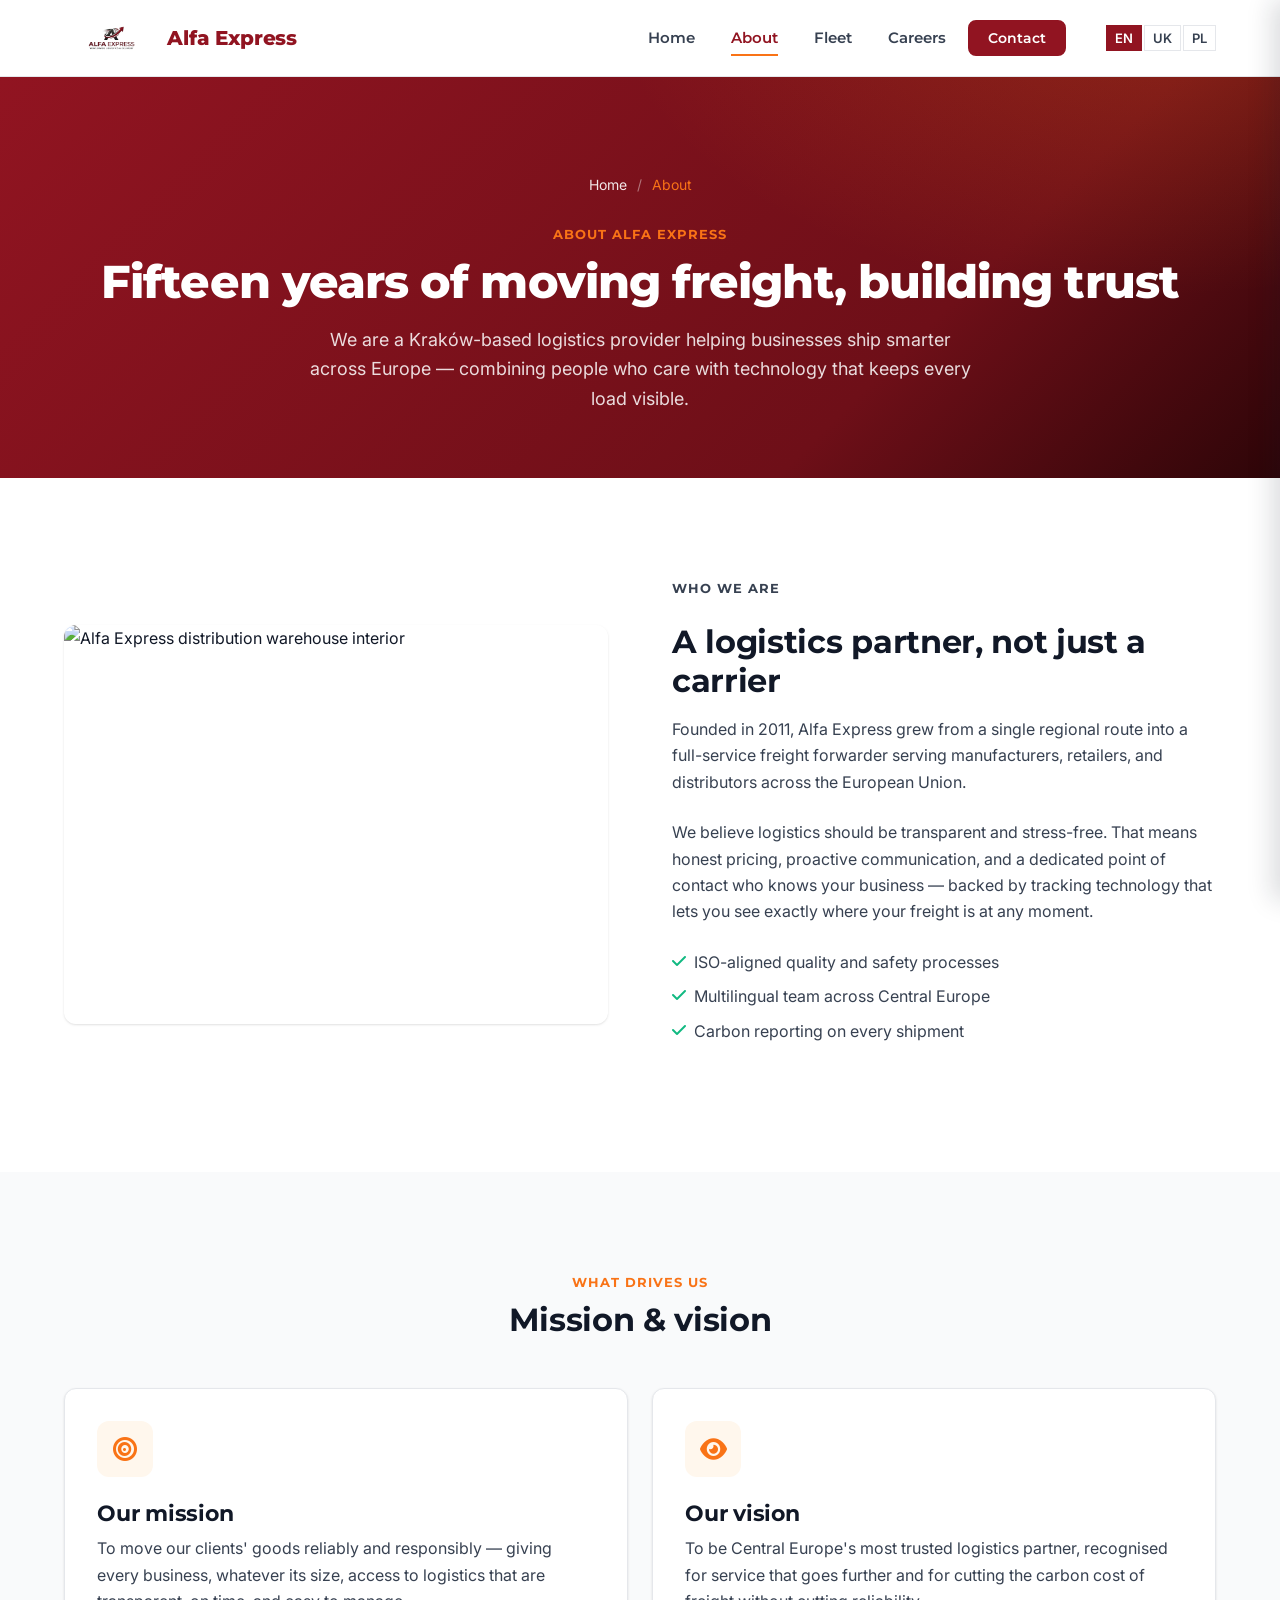
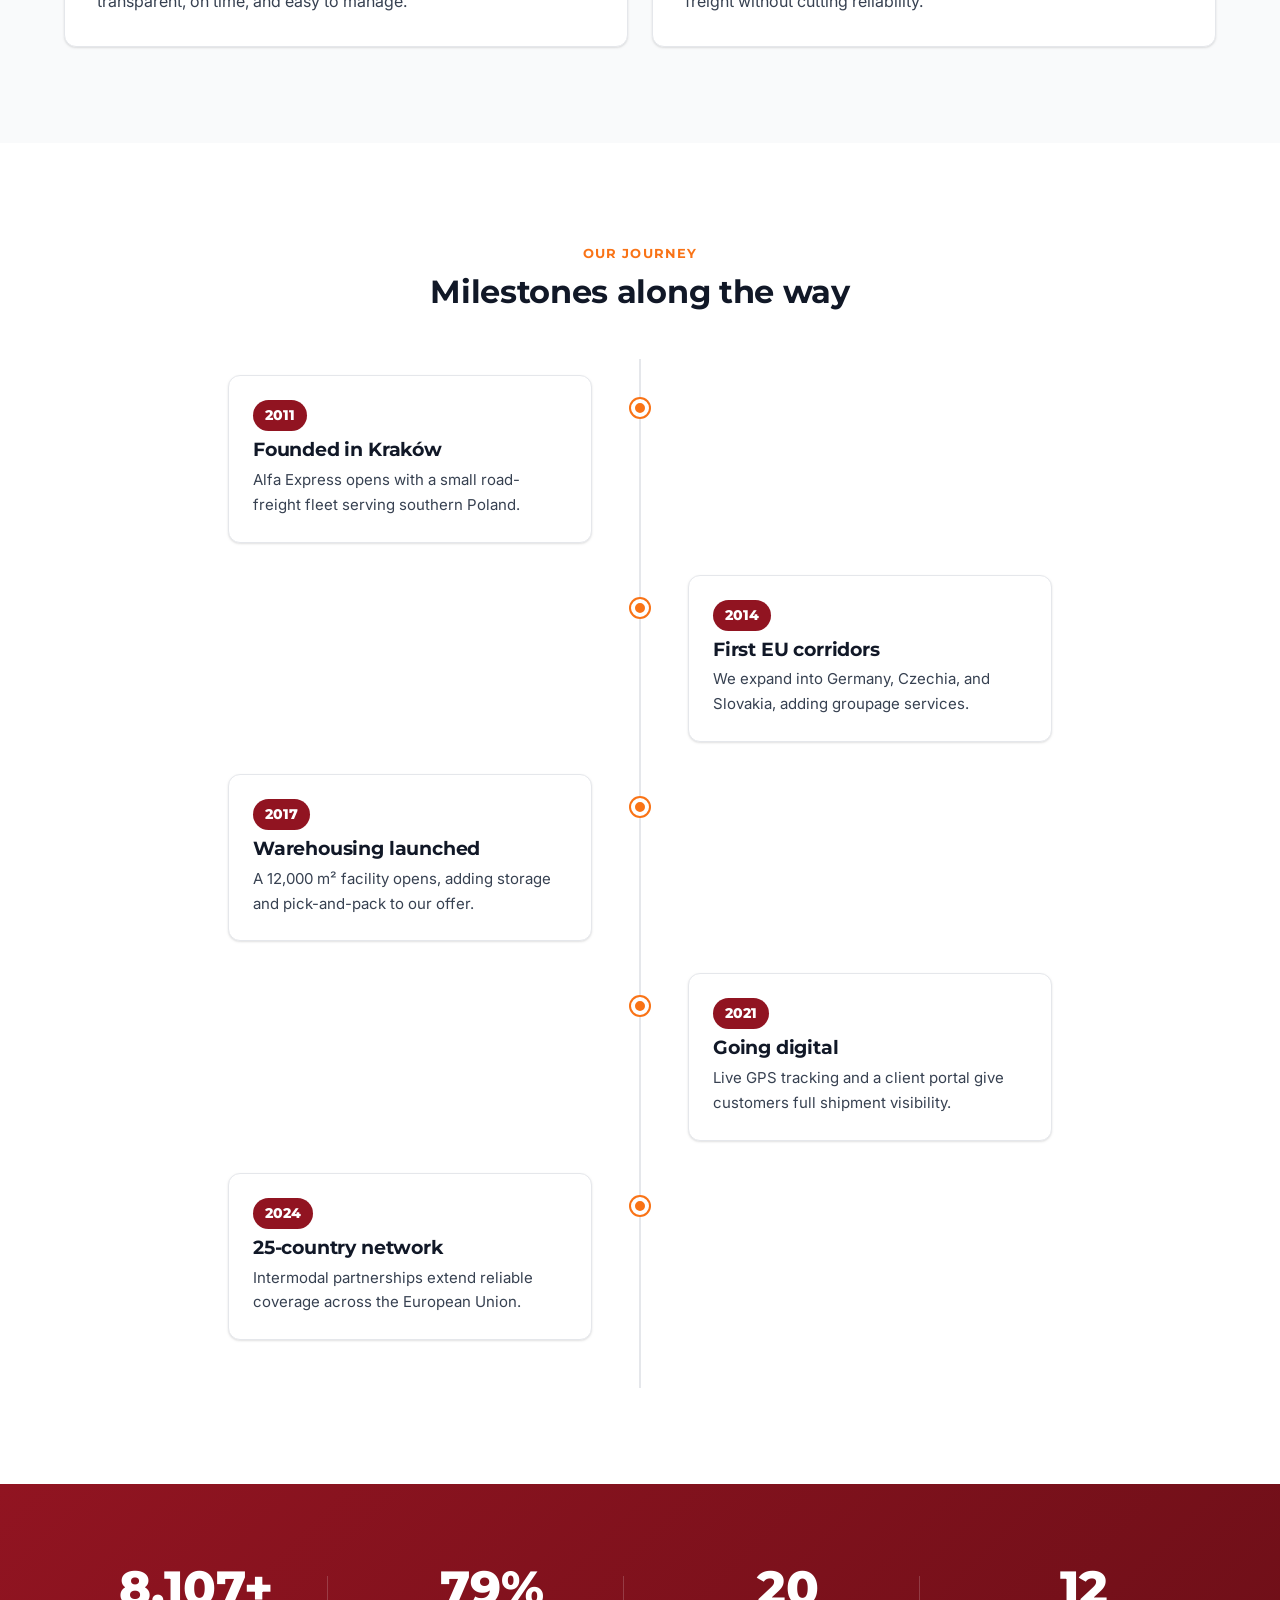
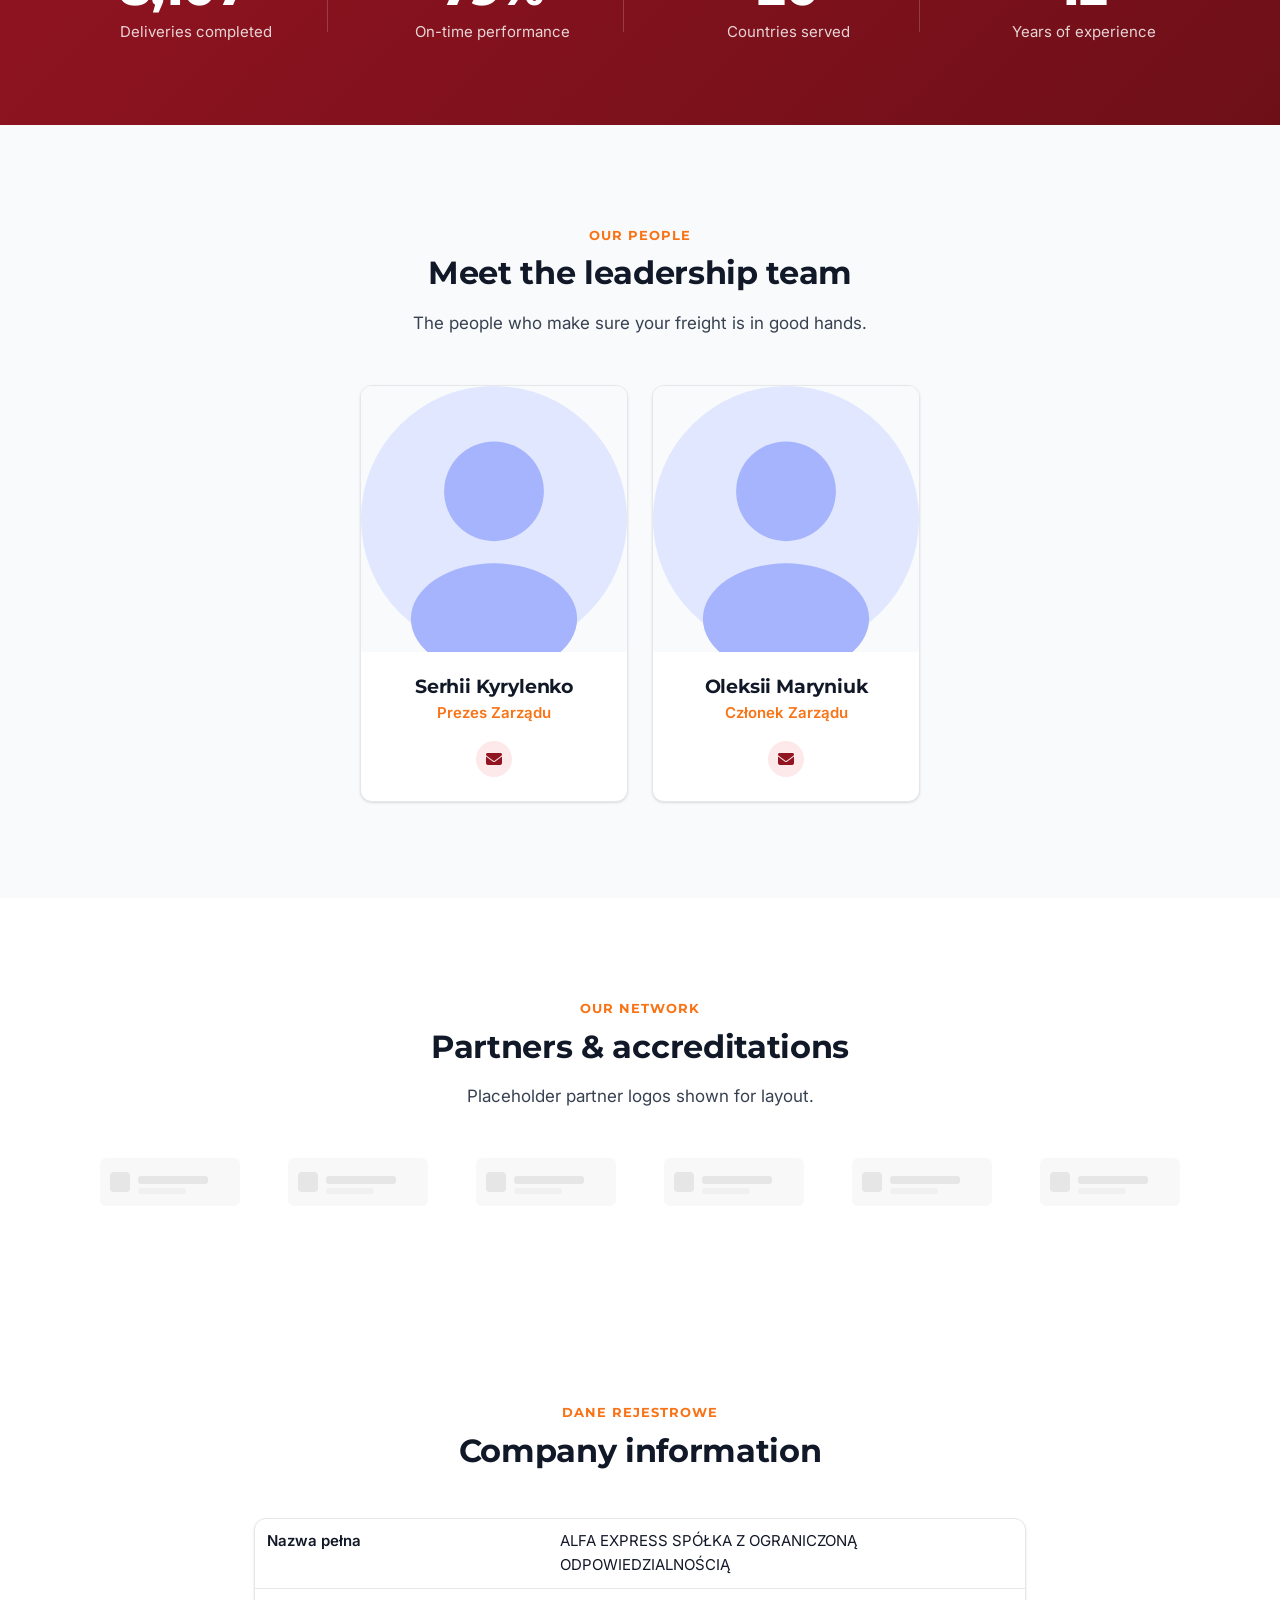
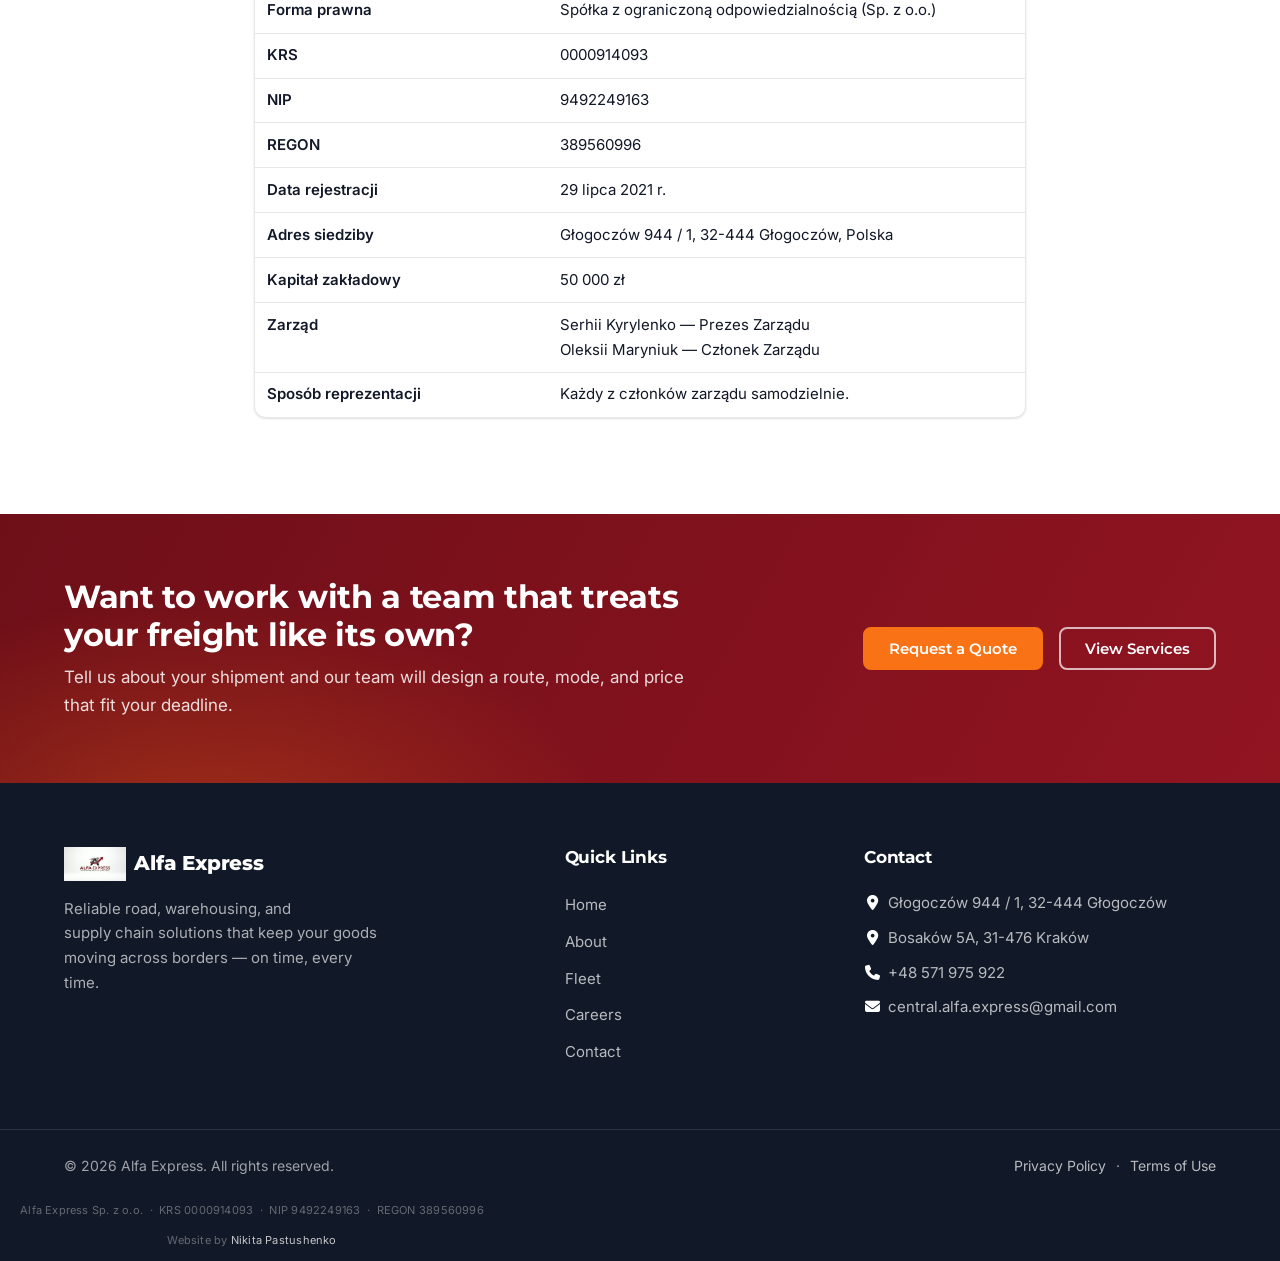
==== commit 30e98fb2: "feat: implement i18n, Google Maps, and UI updates - Add PL/UK language switcher engine and dictionar" ====
--- a/about.html
+++ b/about.html
@@ -49,11 +49,15 @@
         <ul class="nav-list">
           <li><a href="index.html">Home</a></li>
           <li><a href="about.html" aria-current="page">About</a></li>
-          <li><a href="services.html">Services</a></li>
           <li><a href="fleet.html">Fleet</a></li>
           <li><a href="careers.html">Careers</a></li>
           <li><a href="contact.html" class="btn btn-primary btn-sm">Contact</a></li>
         </ul>
+        <div class="lang-switcher" role="group" aria-label="Language">
+          <button type="button" class="lang-btn" data-lang="en">EN</button>
+          <button type="button" class="lang-btn" data-lang="uk">UK</button>
+          <button type="button" class="lang-btn" data-lang="pl">PL</button>
+        </div>
       </nav>
 
       <button class="nav-toggle" id="nav-toggle" aria-label="Toggle navigation" aria-expanded="false" aria-controls="mobile-nav">
@@ -74,13 +78,17 @@
     <ul class="mobile-nav-list">
       <li><a href="index.html">Home</a></li>
         <li><a href="about.html" aria-current="page">About</a></li>
-        <li><a href="services.html">Services</a></li>
         <li><a href="fleet.html">Fleet</a></li>
         <li><a href="careers.html">Careers</a></li>
         <li><a href="contact.html">Contact</a></li>
     </ul>
+    <div class="lang-switcher" role="group" aria-label="Language">
+      <button type="button" class="lang-btn" data-lang="en">EN</button>
+      <button type="button" class="lang-btn" data-lang="uk">UK</button>
+      <button type="button" class="lang-btn" data-lang="pl">PL</button>
+    </div>
     <div class="mobile-nav-foot">
-      <a href="tel:+48572821187"><i class="fa-solid fa-phone" aria-hidden="true"></i> +48 572 821 187</a>
+      <a href="tel:+48571975922"><i class="fa-solid fa-phone" aria-hidden="true"></i> +48 571 975 922</a>
     </div>
   </aside>
   <main id="main">
@@ -215,48 +223,24 @@
           <h2>Meet the leadership team</h2>
           <p class="section-subtitle">The people who make sure your freight is in good hands.</p>
         </div>
-        <div class="grid grid-4">
+        <div class="grid grid-2" style="max-width:560px;margin-inline:auto">
           <article class="card team-card" data-aos="fade-up" data-aos-delay="0">
-            <img src="assets/images/team-placeholder.svg" alt="Portrait of Jan Wiśniewski" loading="lazy" width="260" height="260">
+            <img src="assets/images/team-placeholder.svg" alt="Portrait of Serhii Kyrylenko" loading="lazy" width="260" height="260">
             <div class="team-body">
-              <h3>Jan Wiśniewski</h3>
-              <p class="team-role">Managing Director</p>
-              <ul class="team-social" aria-label="Jan Wiśniewski on social media">
-                <li><a href="#" aria-label="Jan Wiśniewski on LinkedIn"><i class="fa-brands fa-linkedin-in" aria-hidden="true"></i></a></li>
-                <li><a href="mailto:office@alfaexpress.example" aria-label="Email Jan Wiśniewski"><i class="fa-solid fa-envelope" aria-hidden="true"></i></a></li>
+              <h3>Serhii Kyrylenko</h3>
+              <p class="team-role">Prezes Zarządu</p>
+              <ul class="team-social" aria-label="Serhii Kyrylenko contact">
+                <li><a href="mailto:central.alfa.express@gmail.com" aria-label="Email Serhii Kyrylenko"><i class="fa-solid fa-envelope" aria-hidden="true"></i></a></li>
               </ul>
             </div>
           </article>
           <article class="card team-card" data-aos="fade-up" data-aos-delay="60">
-            <img src="assets/images/team-placeholder.svg" alt="Portrait of Katarzyna Lewandowska" loading="lazy" width="260" height="260">
+            <img src="assets/images/team-placeholder.svg" alt="Portrait of Oleksii Maryniuk" loading="lazy" width="260" height="260">
             <div class="team-body">
-              <h3>Katarzyna Lewandowska</h3>
-              <p class="team-role">Head of Operations</p>
-              <ul class="team-social" aria-label="Katarzyna Lewandowska on social media">
-                <li><a href="#" aria-label="Katarzyna Lewandowska on LinkedIn"><i class="fa-brands fa-linkedin-in" aria-hidden="true"></i></a></li>
-                <li><a href="mailto:office@alfaexpress.example" aria-label="Email Katarzyna Lewandowska"><i class="fa-solid fa-envelope" aria-hidden="true"></i></a></li>
-              </ul>
-            </div>
-          </article>
-          <article class="card team-card" data-aos="fade-up" data-aos-delay="120">
-            <img src="assets/images/team-placeholder.svg" alt="Portrait of Piotr Zieliński" loading="lazy" width="260" height="260">
-            <div class="team-body">
-              <h3>Piotr Zieliński</h3>
-              <p class="team-role">Fleet Manager</p>
-              <ul class="team-social" aria-label="Piotr Zieliński on social media">
-                <li><a href="#" aria-label="Piotr Zieliński on LinkedIn"><i class="fa-brands fa-linkedin-in" aria-hidden="true"></i></a></li>
-                <li><a href="mailto:office@alfaexpress.example" aria-label="Email Piotr Zieliński"><i class="fa-solid fa-envelope" aria-hidden="true"></i></a></li>
-              </ul>
-            </div>
-          </article>
-          <article class="card team-card" data-aos="fade-up" data-aos-delay="180">
-            <img src="assets/images/team-placeholder.svg" alt="Portrait of Magdalena Wójcik" loading="lazy" width="260" height="260">
-            <div class="team-body">
-              <h3>Magdalena Wójcik</h3>
-              <p class="team-role">Customer Success Lead</p>
-              <ul class="team-social" aria-label="Magdalena Wójcik on social media">
-                <li><a href="#" aria-label="Magdalena Wójcik on LinkedIn"><i class="fa-brands fa-linkedin-in" aria-hidden="true"></i></a></li>
-                <li><a href="mailto:office@alfaexpress.example" aria-label="Email Magdalena Wójcik"><i class="fa-solid fa-envelope" aria-hidden="true"></i></a></li>
+              <h3>Oleksii Maryniuk</h3>
+              <p class="team-role">Członek Zarządu</p>
+              <ul class="team-social" aria-label="Oleksii Maryniuk contact">
+                <li><a href="mailto:central.alfa.express@gmail.com" aria-label="Email Oleksii Maryniuk"><i class="fa-solid fa-envelope" aria-hidden="true"></i></a></li>
               </ul>
             </div>
           </article>
@@ -281,6 +265,31 @@
         </ul>
       </div>
     </section>
+    <!-- Company registration info -->
+    <section class="section company-info-section">
+      <div class="container narrow">
+        <div class="section-head section-head-center" data-aos="fade-up">
+          <p class="eyebrow">Dane rejestrowe</p>
+          <h2>Company information</h2>
+        </div>
+        <div class="card" data-aos="fade-up" style="overflow:auto">
+          <table class="company-info-table">
+            <tbody>
+              <tr><th>Nazwa pełna</th><td>ALFA EXPRESS SPÓŁKA Z OGRANICZONĄ ODPOWIEDZIALNOŚCIĄ</td></tr>
+              <tr><th>Forma prawna</th><td>Spółka z ograniczoną odpowiedzialnością (Sp. z o.o.)</td></tr>
+              <tr><th>KRS</th><td>0000914093</td></tr>
+              <tr><th>NIP</th><td>9492249163</td></tr>
+              <tr><th>REGON</th><td>389560996</td></tr>
+              <tr><th>Data rejestracji</th><td>29 lipca 2021 r.</td></tr>
+              <tr><th>Adres siedziby</th><td>Głogoczów 944 / 1, 32-444 Głogoczów, Polska</td></tr>
+              <tr><th>Kapitał zakładowy</th><td>50 000 zł</td></tr>
+              <tr><th>Zarząd</th><td>Serhii Kyrylenko — Prezes Zarządu<br>Oleksii Maryniuk — Członek Zarządu</td></tr>
+              <tr><th>Sposób reprezentacji</th><td>Każdy z członków zarządu samodzielnie.</td></tr>
+            </tbody>
+          </table>
+        </div>
+      </div>
+    </section>
     <!-- CTA band -->
     <section class="cta-band">
       <div class="container cta-inner" data-aos="fade-up">
@@ -301,7 +310,7 @@
     <div class="container footer-grid">
       <div class="footer-col footer-about">
         <div class="footer-brand">
-          <img src="assets/images/logo_nobg.png" alt="" class="footer-logo" width="36" height="36">
+          <img src="assets/images/logo.png" alt="" class="footer-logo" width="36" height="36">
           <span class="brand-name">Alfa Express</span>
         </div>
         <p class="footer-blurb">Reliable road, warehousing, and supply&nbsp;chain solutions that keep your goods moving across borders — on time, every time.</p>
@@ -312,32 +321,19 @@
         <ul>
           <li><a href="index.html">Home</a></li>
           <li><a href="about.html">About</a></li>
-          <li><a href="services.html">Services</a></li>
           <li><a href="fleet.html">Fleet</a></li>
           <li><a href="careers.html">Careers</a></li>
           <li><a href="contact.html">Contact</a></li>
         </ul>
       </nav>
 
-      <nav class="footer-col" aria-label="Services">
-        <h2 class="footer-heading">Services</h2>
-        <ul>
-          <li><a href="services.html">Road Transport</a></li>
-          <li><a href="services.html">Warehousing</a></li>
-          <li><a href="services.html">Customs Clearance</a></li>
-          <li><a href="services.html">Intermodal</a></li>
-          <li><a href="services.html">Express Delivery</a></li>
-          <li><a href="services.html">Supply Chain Management</a></li>
-        </ul>
-      </nav>
-
       <div class="footer-col">
         <h2 class="footer-heading">Contact</h2>
         <ul class="footer-contact">
           <li><i class="fa-solid fa-location-dot" aria-hidden="true"></i> <span>Głogoczów 944 / 1, 32-444 Głogoczów</span></li>
           <li><i class="fa-solid fa-location-dot" aria-hidden="true"></i> <span>Bosaków 5A, 31-476 Kraków</span></li>
-          <li><i class="fa-solid fa-phone" aria-hidden="true"></i> <a href="tel:+48572821187">+48 572 821 187</a></li> <!-- REPLACE: phone -->
-          <li><i class="fa-solid fa-envelope" aria-hidden="true"></i> <a href="mailto:office@alfaexpress.example">office@alfaexpress.example</a></li> <!-- REPLACE: email -->
+          <li><i class="fa-solid fa-phone" aria-hidden="true"></i> <a href="tel:+48571975922">+48 571 975 922</a></li> <!-- REPLACE: phone -->
+          <li><i class="fa-solid fa-envelope" aria-hidden="true"></i> <a href="mailto:central.alfa.express@gmail.com">central.alfa.express@gmail.com</a></li> <!-- REPLACE: email -->
         </ul>
       </div>
     </div>
@@ -347,6 +343,8 @@
         <p>&copy; <span id="current-year">2026</span> Alfa Express. All rights reserved.</p>
         <p class="footer-legal"><a href="privacy.html">Privacy Policy</a> <span aria-hidden="true">·</span> <a href="terms.html">Terms of Use</a></p>
       </div>
+      <p class="footer-registration">Alfa Express Sp. z o.o. &nbsp;&middot;&nbsp; KRS&nbsp;0000914093 &nbsp;&middot;&nbsp; NIP&nbsp;9492249163 &nbsp;&middot;&nbsp; REGON&nbsp;389560996</p>
+      <p class="footer-registration footer-author">Website by <a href="https://github.com/naaenth" target="_blank" rel="noopener">Nikita Pastushenko</a></p>
     </div>
   </footer>
 
@@ -355,6 +353,8 @@
   <script src="https://unpkg.com/aos@2.3.4/dist/aos.js"></script>
   <script src="https://cdn.jsdelivr.net/npm/swiper@11/swiper-bundle.min.js"></script>
   <!-- Site scripts -->
+  <script src="js/i18n-data.js" defer></script>
+  <script src="js/i18n.js" defer></script>
   <script src="js/navigation.js" defer></script>
   <script src="js/main.js" defer></script>
 </body>
--- a/css/style.css
+++ b/css/style.css
@@ -239,7 +239,7 @@
   flex-shrink: 0;
 }
 .brand:hover { color: var(--color-dark); }
-.brand-logo { height: 38px; width: auto; object-fit: contain; }
+.brand-logo { height: 52px; width: auto; object-fit: contain; }
 .brand-name {
   font-family: var(--font-heading);
   font-weight: 800;
@@ -1587,7 +1587,7 @@
 }
 .footer-grid {
   display: grid;
-  grid-template-columns: 1.6fr 1fr 1fr 1.3fr;
+  grid-template-columns: 1.8fr 1fr 1.4fr;
   gap: var(--space-6);
   padding-block: var(--space-8);
 }
@@ -1642,6 +1642,134 @@
 .footer-legal a { color: rgba(255, 255, 255, 0.7); }
 .footer-legal a:hover { color: var(--color-accent); }
 .footer-legal span { margin-inline: 6px; }
+.footer-registration {
+  text-align: center;
+  font-size: 0.6875rem;
+  color: rgba(255, 255, 255, 0.35);
+  margin: 0;
+  padding: 0 1rem 0.75rem;
+  letter-spacing: 0.02em;
+}
+.company-info-table { width: 100%; border-collapse: collapse; }
+.company-info-table th,
+.company-info-table td { padding: 0.6rem 0.75rem; text-align: left; vertical-align: top; border-bottom: 1px solid var(--color-border, #e5e7eb); font-size: 0.9375rem; }
+.company-info-table th { width: 38%; font-weight: 600; color: var(--color-dark); white-space: nowrap; }
+.company-info-table td { color: var(--color-body); }
+.company-info-table tbody tr:last-child th,
+.company-info-table tbody tr:last-child td { border-bottom: none; }
+
+/* Google Maps embeds (home + contact) — one pinned map per location */
+.map-embed {
+  width: 100%;
+  height: 100%;
+  min-height: 260px;
+  border: 0;
+  border-radius: var(--radius-card);
+  box-shadow: var(--shadow-card);
+  display: block;
+}
+.map-duo {
+  display: grid;
+  grid-template-columns: repeat(auto-fit, minmax(240px, 1fr));
+  gap: var(--space-3);
+}
+.map-figure { margin: 0; display: flex; flex-direction: column; gap: 0.5rem; }
+.map-figure .map-embed { min-height: 260px; height: 260px; }
+.map-figure figcaption {
+  display: flex;
+  align-items: center;
+  gap: 0.4rem;
+  font-size: 0.9rem;
+  font-weight: 600;
+  color: var(--color-dark);
+}
+.map-figure figcaption i { color: var(--color-primary); }
+.map-section .map-figure .map-embed { min-height: 340px; height: 340px; }
+
+/* Visible contact bar (careers vacancies) */
+.contact-cta-bar {
+  display: flex;
+  flex-wrap: wrap;
+  gap: var(--space-2);
+  justify-content: center;
+  margin-top: var(--space-3);
+}
+.contact-cta-bar a {
+  display: inline-flex;
+  align-items: center;
+  gap: 0.5rem;
+  padding: 0.7rem 1.25rem;
+  border-radius: 999px;
+  font-weight: 600;
+  font-size: 1.0625rem;
+  background: var(--color-primary);
+  color: var(--color-white);
+  transition: background var(--transition), transform var(--transition);
+}
+.contact-cta-bar a:hover { background: var(--color-dark); transform: translateY(-2px); }
+.contact-cta-bar a.cta-mail { background: var(--color-accent); }
+.contact-cta-bar a.cta-mail:hover { background: var(--color-dark); }
+.contact-cta-bar i { font-size: 0.95em; }
+
+/* Trailer specifications (fleet) */
+.trailer-specs { display: flex; flex-direction: column; gap: var(--space-5); }
+.trailer-spec {
+  display: grid;
+  grid-template-columns: 1.1fr 1fr;
+  align-items: center;
+  gap: var(--space-6);
+  padding: var(--space-5);
+  background: var(--color-white);
+  border: 1px solid var(--color-border);
+  border-radius: var(--radius-card);
+}
+.trailer-spec-title {
+  font-family: var(--font-heading);
+  font-weight: 800;
+  font-size: 1.6rem;
+  text-transform: uppercase;
+  letter-spacing: 0.01em;
+  color: var(--color-dark);
+  margin: 0 0 var(--space-1);
+  padding-top: var(--space-2);
+  border-top: 4px solid var(--color-primary);
+  display: inline-block;
+}
+.trailer-spec h4 {
+  font-size: 0.95rem;
+  color: var(--color-dark);
+  margin: var(--space-2) 0 var(--space-1);
+}
+.trailer-spec dl { margin: 0; display: grid; gap: 0.35rem; }
+.trailer-spec dl div { display: flex; justify-content: space-between; gap: 1rem; max-width: 360px; padding-bottom: 0.35rem; border-bottom: 1px dashed var(--color-border); }
+.trailer-spec dt { color: var(--color-gray-700); }
+.trailer-spec dd { margin: 0; font-weight: 600; color: var(--color-dark); white-space: nowrap; }
+.trailer-spec-media { text-align: center; }
+.trailer-spec-media img { width: 100%; max-width: 360px; height: auto; }
+
+/* Footer author credit */
+.footer-author { margin: 0; }
+.footer-author a { color: rgba(255, 255, 255, 0.75); }
+.footer-author a:hover { color: var(--color-accent); }
+
+/* Language switcher */
+.main-nav { display: flex; align-items: center; gap: var(--space-3); }
+.lang-switcher { display: inline-flex; align-items: center; gap: 2px; margin-left: var(--space-2); }
+.lang-btn {
+  border: 1px solid var(--color-border);
+  background: transparent;
+  color: var(--color-gray-700);
+  font-size: 0.8125rem;
+  font-weight: 600;
+  line-height: 1;
+  padding: 0.35rem 0.5rem;
+  border-radius: var(--radius);
+  cursor: pointer;
+  transition: background var(--transition), color var(--transition), border-color var(--transition);
+}
+.lang-btn:hover { color: var(--color-primary); border-color: var(--color-primary); }
+.lang-btn.is-active { background: var(--color-primary); color: var(--color-white); border-color: var(--color-primary); }
+.mobile-nav .lang-switcher { margin: var(--space-3) 0 0; padding: 0 var(--space-4); }
 
 /* AOS safety: if JS/AOS fails to run, never leave content invisible */
 .no-js [data-aos] { opacity: 1 !important; transform: none !important; }
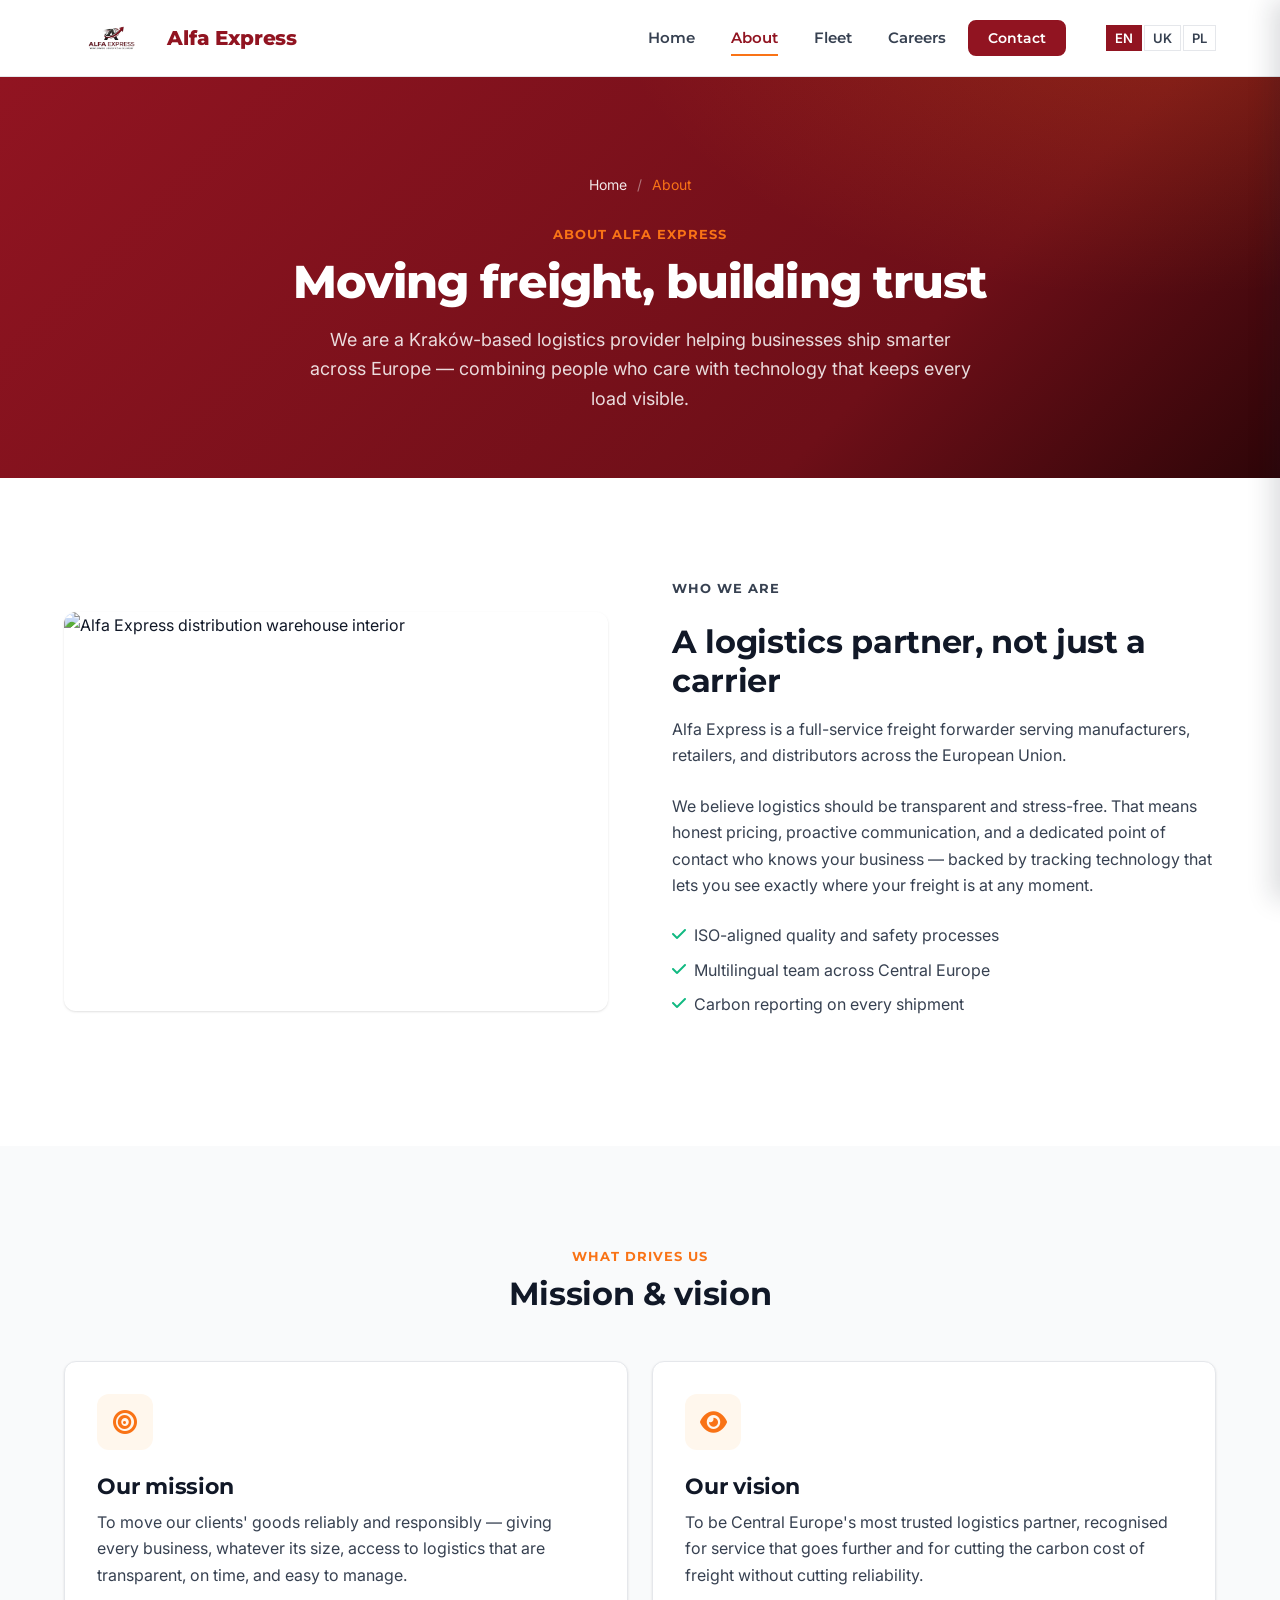
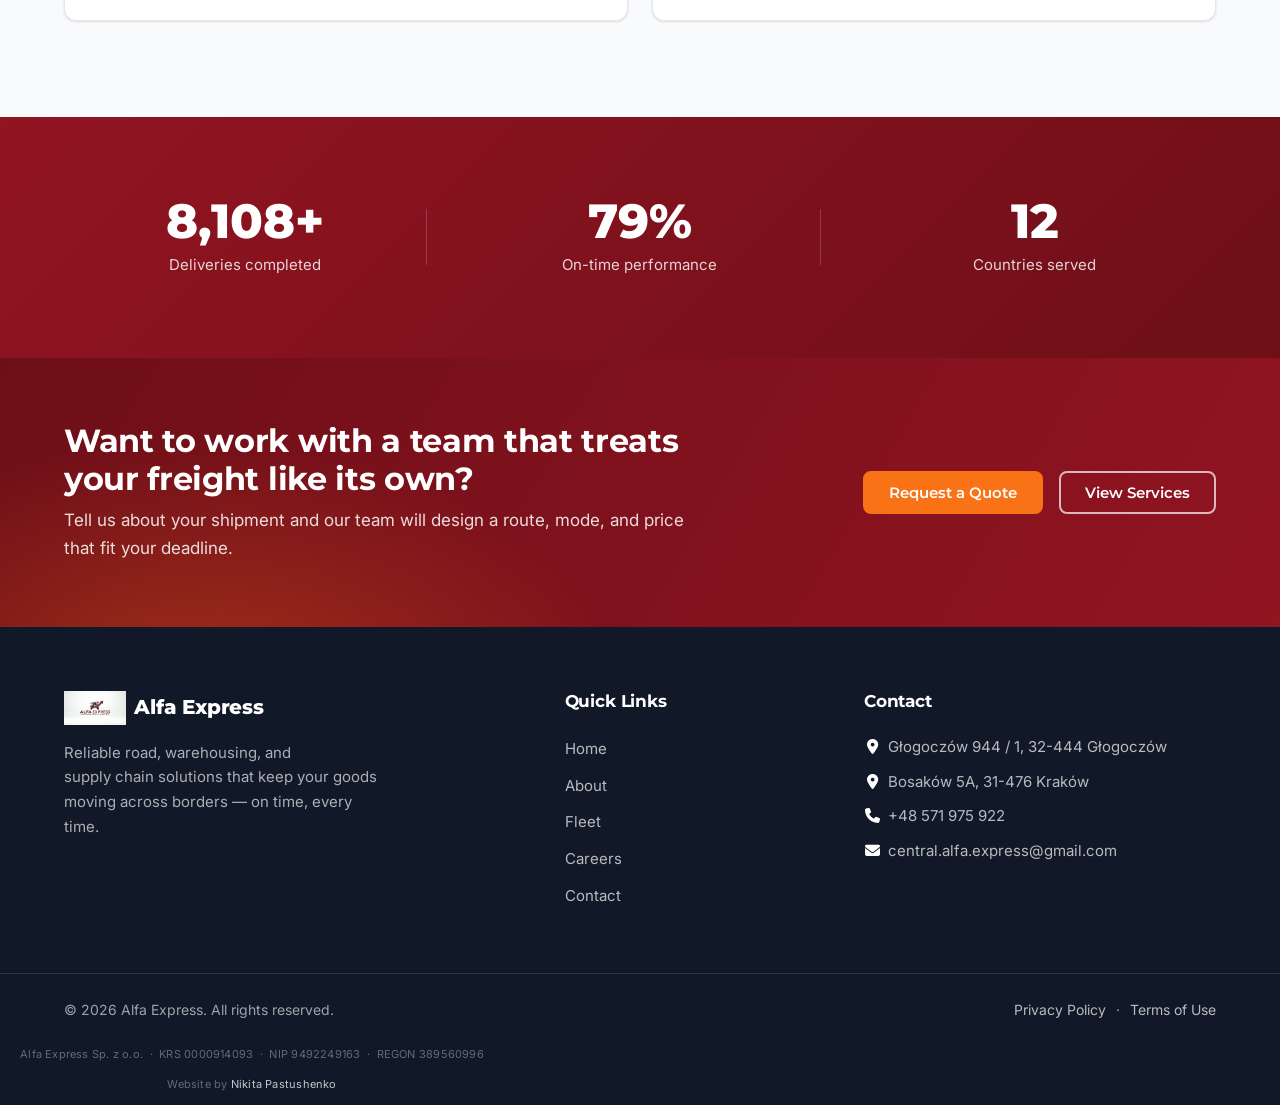
==== commit aaacd7b0: "Update contact form, FAQ, fleet to 24t only, 15-country coverage, and translations" ====
--- a/about.html
+++ b/about.html
@@ -4,14 +4,14 @@
   <meta charset="UTF-8">
   <meta name="viewport" content="width=device-width, initial-scale=1.0">
   <title>About Us — Alfa Express</title>
-  <meta name="description" content="Learn about Alfa Express: a Kraków-based freight forwarder with 15 years' experience, a modern fleet, and a 25-country European network built on trust and transparency.">
+  <meta name="description" content="Learn about Alfa Express: a Kraków-based freight forwarder with a modern fleet and a European network built on trust and transparency.">
   <meta name="theme-color" content="#911421">
 
   <!-- Open Graph -->
   <meta property="og:type" content="website">
   <meta property="og:site_name" content="Alfa Express">
   <meta property="og:title" content="About Us — Alfa Express">
-  <meta property="og:description" content="Learn about Alfa Express: a Kraków-based freight forwarder with 15 years' experience, a modern fleet, and a 25-country European network built on trust and transparency.">
+  <meta property="og:description" content="Learn about Alfa Express: a Kraków-based freight forwarder with a modern fleet and a European network built on trust and transparency.">
   <meta property="og:image" content="assets/images/white-truck-crossing-bridge-sunset-urban-logistics-motion.jpg">
 
   <!-- Favicon -->
@@ -99,7 +99,7 @@
           <a href="index.html">Home</a> <span aria-hidden="true">/</span> <span aria-current="page">About</span>
         </nav>
         <p class="eyebrow eyebrow-light" data-aos="fade-up">About Alfa Express</p>
-        <h1 data-aos="fade-up" data-aos-delay="50">Fifteen years of moving freight, building trust</h1>
+        <h1 data-aos="fade-up" data-aos-delay="50">Moving freight, building trust</h1>
         <p class="page-hero-lead" data-aos="fade-up" data-aos-delay="100">We are a Kraków-based logistics provider helping businesses ship smarter across Europe — combining people who care with technology that keeps every load visible.</p>
       </div>
     </section>
@@ -112,7 +112,7 @@
         <div class="two-col-text" data-aos="fade-left">
           <p class="eyebrow">Who we are</p>
           <h2>A logistics partner, not just a carrier</h2>
-          <p>Founded in 2011, Alfa Express grew from a single regional route into a full-service freight forwarder serving manufacturers, retailers, and distributors across the European Union. <!-- REPLACE: company history --></p>
+          <p>Alfa Express is a full-service freight forwarder serving manufacturers, retailers, and distributors across the European Union.</p>
           <p>We believe logistics should be transparent and stress-free. That means honest pricing, proactive communication, and a dedicated point of contact who knows your business — backed by tracking technology that lets you see exactly where your freight is at any moment.</p>
           <ul class="check-list">
             <li><i class="fa-solid fa-check" aria-hidden="true"></i> ISO-aligned quality and safety processes</li>
@@ -141,57 +141,6 @@
             <p>To be Central Europe's most trusted logistics partner, recognised for service that goes further and for cutting the carbon cost of freight without cutting reliability.</p>
           </article>
         </div>
-      </div>
-    </section>
-    <!-- Timeline -->
-    <section class="section timeline-section">
-      <div class="container">
-        <div class="section-head section-head-center" data-aos="fade-up">
-          <p class="eyebrow">Our journey</p>
-          <h2>Milestones along the way</h2>
-        </div>
-        <ol class="timeline">
-          <li class="timeline-item timeline-left" data-aos="fade-up">
-            <div class="timeline-marker" aria-hidden="true"></div>
-            <div class="timeline-content card">
-              <span class="timeline-year">2011</span>
-              <h3>Founded in Kraków</h3>
-              <p>Alfa Express opens with a small road-freight fleet serving southern Poland.</p>
-            </div>
-          </li>
-          <li class="timeline-item timeline-right" data-aos="fade-up">
-            <div class="timeline-marker" aria-hidden="true"></div>
-            <div class="timeline-content card">
-              <span class="timeline-year">2014</span>
-              <h3>First EU corridors</h3>
-              <p>We expand into Germany, Czechia, and Slovakia, adding groupage services.</p>
-            </div>
-          </li>
-          <li class="timeline-item timeline-left" data-aos="fade-up">
-            <div class="timeline-marker" aria-hidden="true"></div>
-            <div class="timeline-content card">
-              <span class="timeline-year">2017</span>
-              <h3>Warehousing launched</h3>
-              <p>A 12,000&nbsp;m² facility opens, adding storage and pick-and-pack to our offer.</p>
-            </div>
-          </li>
-          <li class="timeline-item timeline-right" data-aos="fade-up">
-            <div class="timeline-marker" aria-hidden="true"></div>
-            <div class="timeline-content card">
-              <span class="timeline-year">2021</span>
-              <h3>Going digital</h3>
-              <p>Live GPS tracking and a client portal give customers full shipment visibility.</p>
-            </div>
-          </li>
-          <li class="timeline-item timeline-left" data-aos="fade-up">
-            <div class="timeline-marker" aria-hidden="true"></div>
-            <div class="timeline-content card">
-              <span class="timeline-year">2024</span>
-              <h3>25-country network</h3>
-              <p>Intermodal partnerships extend reliable coverage across the European Union.</p>
-            </div>
-          </li>
-        </ol>
       </div>
     </section>
     <!-- Stats counters -->
@@ -206,88 +155,9 @@
             <span class="stat-label">On-time performance</span>
           </div>
           <div class="stat" data-aos="fade-up" data-aos-delay="160">
-            <span class="stat-number" data-count="25" data-suffix="">0</span>
+            <span class="stat-number" data-count="15" data-suffix="">0</span>
             <span class="stat-label">Countries served</span>
           </div>
-          <div class="stat" data-aos="fade-up" data-aos-delay="240">
-            <span class="stat-number" data-count="15" data-suffix="">0</span>
-            <span class="stat-label">Years of experience</span>
-          </div>
-      </div>
-    </section>
-    <!-- Team -->
-    <section class="section section-alt team-section">
-      <div class="container">
-        <div class="section-head section-head-center" data-aos="fade-up">
-          <p class="eyebrow">Our people</p>
-          <h2>Meet the leadership team</h2>
-          <p class="section-subtitle">The people who make sure your freight is in good hands.</p>
-        </div>
-        <div class="grid grid-2" style="max-width:560px;margin-inline:auto">
-          <article class="card team-card" data-aos="fade-up" data-aos-delay="0">
-            <img src="assets/images/team-placeholder.svg" alt="Portrait of Serhii Kyrylenko" loading="lazy" width="260" height="260">
-            <div class="team-body">
-              <h3>Serhii Kyrylenko</h3>
-              <p class="team-role">Prezes Zarządu</p>
-              <ul class="team-social" aria-label="Serhii Kyrylenko contact">
-                <li><a href="mailto:central.alfa.express@gmail.com" aria-label="Email Serhii Kyrylenko"><i class="fa-solid fa-envelope" aria-hidden="true"></i></a></li>
-              </ul>
-            </div>
-          </article>
-          <article class="card team-card" data-aos="fade-up" data-aos-delay="60">
-            <img src="assets/images/team-placeholder.svg" alt="Portrait of Oleksii Maryniuk" loading="lazy" width="260" height="260">
-            <div class="team-body">
-              <h3>Oleksii Maryniuk</h3>
-              <p class="team-role">Członek Zarządu</p>
-              <ul class="team-social" aria-label="Oleksii Maryniuk contact">
-                <li><a href="mailto:central.alfa.express@gmail.com" aria-label="Email Oleksii Maryniuk"><i class="fa-solid fa-envelope" aria-hidden="true"></i></a></li>
-              </ul>
-            </div>
-          </article>
-        </div>
-      </div>
-    </section>
-    <!-- Partners -->
-    <section class="section partners-section">
-      <div class="container">
-        <div class="section-head section-head-center" data-aos="fade-up">
-          <p class="eyebrow">Our network</p>
-          <h2>Partners &amp; accreditations</h2>
-          <p class="section-subtitle">Placeholder partner logos shown for layout.</p>
-        </div>
-        <ul class="partners-strip">
-          <li data-aos="zoom-in" data-aos-delay="0"><img src="assets/images/partner-logo-placeholder.svg" alt="Partner organisation 1" loading="lazy" width="160" height="56"></li>
-          <li data-aos="zoom-in" data-aos-delay="40"><img src="assets/images/partner-logo-placeholder.svg" alt="Partner organisation 2" loading="lazy" width="160" height="56"></li>
-          <li data-aos="zoom-in" data-aos-delay="80"><img src="assets/images/partner-logo-placeholder.svg" alt="Partner organisation 3" loading="lazy" width="160" height="56"></li>
-          <li data-aos="zoom-in" data-aos-delay="120"><img src="assets/images/partner-logo-placeholder.svg" alt="Partner organisation 4" loading="lazy" width="160" height="56"></li>
-          <li data-aos="zoom-in" data-aos-delay="160"><img src="assets/images/partner-logo-placeholder.svg" alt="Partner organisation 5" loading="lazy" width="160" height="56"></li>
-          <li data-aos="zoom-in" data-aos-delay="200"><img src="assets/images/partner-logo-placeholder.svg" alt="Partner organisation 6" loading="lazy" width="160" height="56"></li>
-        </ul>
-      </div>
-    </section>
-    <!-- Company registration info -->
-    <section class="section company-info-section">
-      <div class="container narrow">
-        <div class="section-head section-head-center" data-aos="fade-up">
-          <p class="eyebrow">Dane rejestrowe</p>
-          <h2>Company information</h2>
-        </div>
-        <div class="card" data-aos="fade-up" style="overflow:auto">
-          <table class="company-info-table">
-            <tbody>
-              <tr><th>Nazwa pełna</th><td>ALFA EXPRESS SPÓŁKA Z OGRANICZONĄ ODPOWIEDZIALNOŚCIĄ</td></tr>
-              <tr><th>Forma prawna</th><td>Spółka z ograniczoną odpowiedzialnością (Sp. z o.o.)</td></tr>
-              <tr><th>KRS</th><td>0000914093</td></tr>
-              <tr><th>NIP</th><td>9492249163</td></tr>
-              <tr><th>REGON</th><td>389560996</td></tr>
-              <tr><th>Data rejestracji</th><td>29 lipca 2021 r.</td></tr>
-              <tr><th>Adres siedziby</th><td>Głogoczów 944 / 1, 32-444 Głogoczów, Polska</td></tr>
-              <tr><th>Kapitał zakładowy</th><td>50 000 zł</td></tr>
-              <tr><th>Zarząd</th><td>Serhii Kyrylenko — Prezes Zarządu<br>Oleksii Maryniuk — Członek Zarządu</td></tr>
-              <tr><th>Sposób reprezentacji</th><td>Każdy z członków zarządu samodzielnie.</td></tr>
-            </tbody>
-          </table>
-        </div>
       </div>
     </section>
     <!-- CTA band -->
--- a/css/style.css
+++ b/css/style.css
@@ -275,11 +275,11 @@
   transition: transform var(--transition);
 }
 .nav-list > li > a:not(.btn):hover,
-.nav-list > li > a[aria-current="page"] {
+.nav-list > li > a:not(.btn)[aria-current="page"] {
   color: var(--color-primary);
 }
 .nav-list > li > a:not(.btn):hover::after,
-.nav-list > li > a[aria-current="page"]::after {
+.nav-list > li > a:not(.btn)[aria-current="page"]::after {
   transform: scaleX(1);
 }
 
@@ -813,7 +813,7 @@
 }
 .stats-grid {
   display: grid;
-  grid-template-columns: repeat(4, 1fr);
+  grid-template-columns: repeat(3, 1fr);
   gap: var(--space-4);
   text-align: center;
 }
@@ -1334,6 +1334,7 @@
 .req-star { color: var(--color-accent); }
 
 .form-field input,
+.form-field select,
 .form-field textarea {
   width: 100%;
   padding: 12px 14px;
@@ -1342,9 +1343,24 @@
   background: var(--color-white);
   transition: border-color var(--transition), box-shadow var(--transition);
 }
+.form-field select { cursor: pointer; }
+.form-hint {
+  display: flex;
+  align-items: flex-start;
+  gap: 0.5rem;
+  padding: 0.65rem 0.9rem;
+  margin-bottom: var(--space-3);
+  background: var(--color-primary-tint, rgba(145, 20, 33, 0.06));
+  border-radius: var(--radius-btn);
+  font-size: 0.9rem;
+  color: var(--color-dark);
+}
+.form-hint i { color: var(--color-primary); margin-top: 3px; }
+.form-field select:invalid { color: var(--color-gray-400); }
 .form-field input::placeholder,
 .form-field textarea::placeholder { color: var(--color-gray-400); }
 .form-field input:focus,
+.form-field select:focus,
 .form-field textarea:focus {
   outline: none;
   border-color: var(--color-primary);
@@ -1354,6 +1370,7 @@
 
 /* invalid state set by JS */
 .form-field.invalid input,
+.form-field.invalid select,
 .form-field.invalid textarea {
   border-color: var(--color-error);
 }
@@ -1685,6 +1702,7 @@
 }
 .map-figure figcaption i { color: var(--color-primary); }
 .map-section .map-figure .map-embed { min-height: 340px; height: 340px; }
+.map-section .map-duo { margin-top: var(--space-4); }
 
 /* Visible contact bar (careers vacancies) */
 .contact-cta-bar {
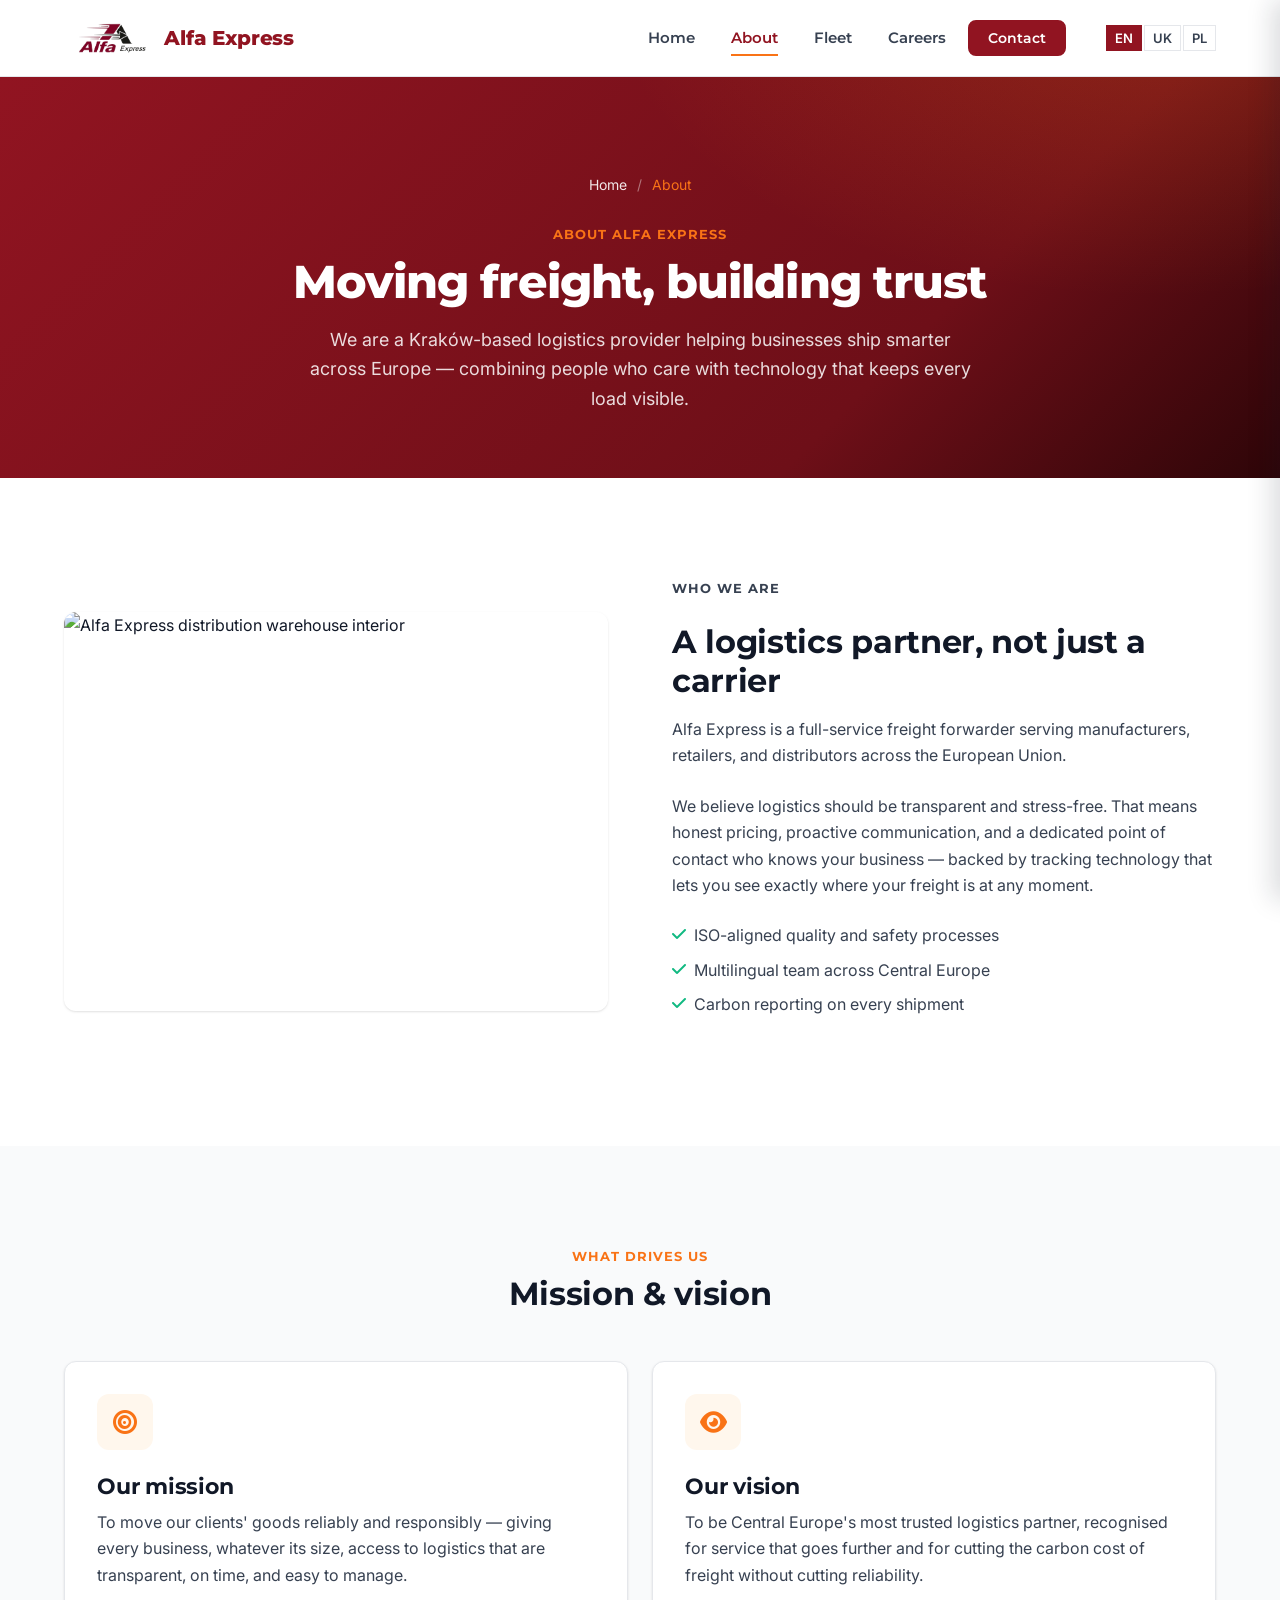
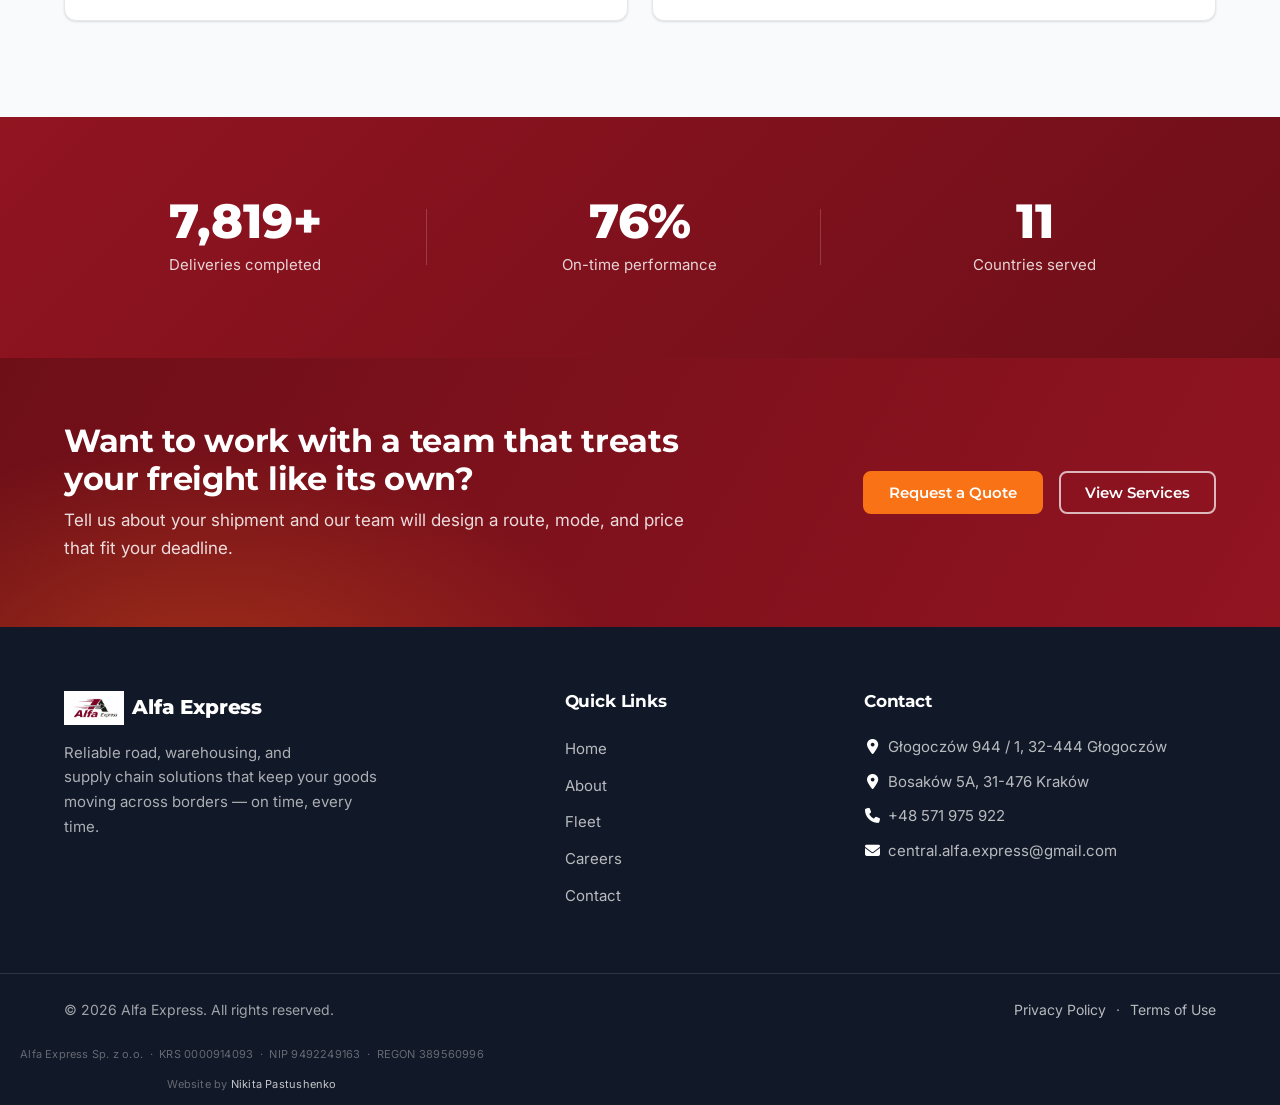
==== commit 2f92e53f: "Privacy policy and Terms of use UK PL versions" ====
--- a/about.html
+++ b/about.html
@@ -41,7 +41,7 @@
   <header class="site-header" id="site-header">
     <div class="container header-inner">
       <a href="index.html" class="brand" aria-label="Alfa Express — home">
-        <img src="assets/images/logo_nobg.png" alt="" class="brand-logo" width="40" height="40">
+        <img src="assets/images/logo_nobg_new.png" alt="" class="brand-logo" width="40" height="40">
         <span class="brand-name">Alfa Express</span> <!-- REPLACE: company name -->
       </a>
 
@@ -180,7 +180,7 @@
     <div class="container footer-grid">
       <div class="footer-col footer-about">
         <div class="footer-brand">
-          <img src="assets/images/logo.png" alt="" class="footer-logo" width="36" height="36">
+          <img src="assets/images/logo_new.png" alt="" class="footer-logo" width="36" height="36">
           <span class="brand-name">Alfa Express</span>
         </div>
         <p class="footer-blurb">Reliable road, warehousing, and supply&nbsp;chain solutions that keep your goods moving across borders — on time, every time.</p>
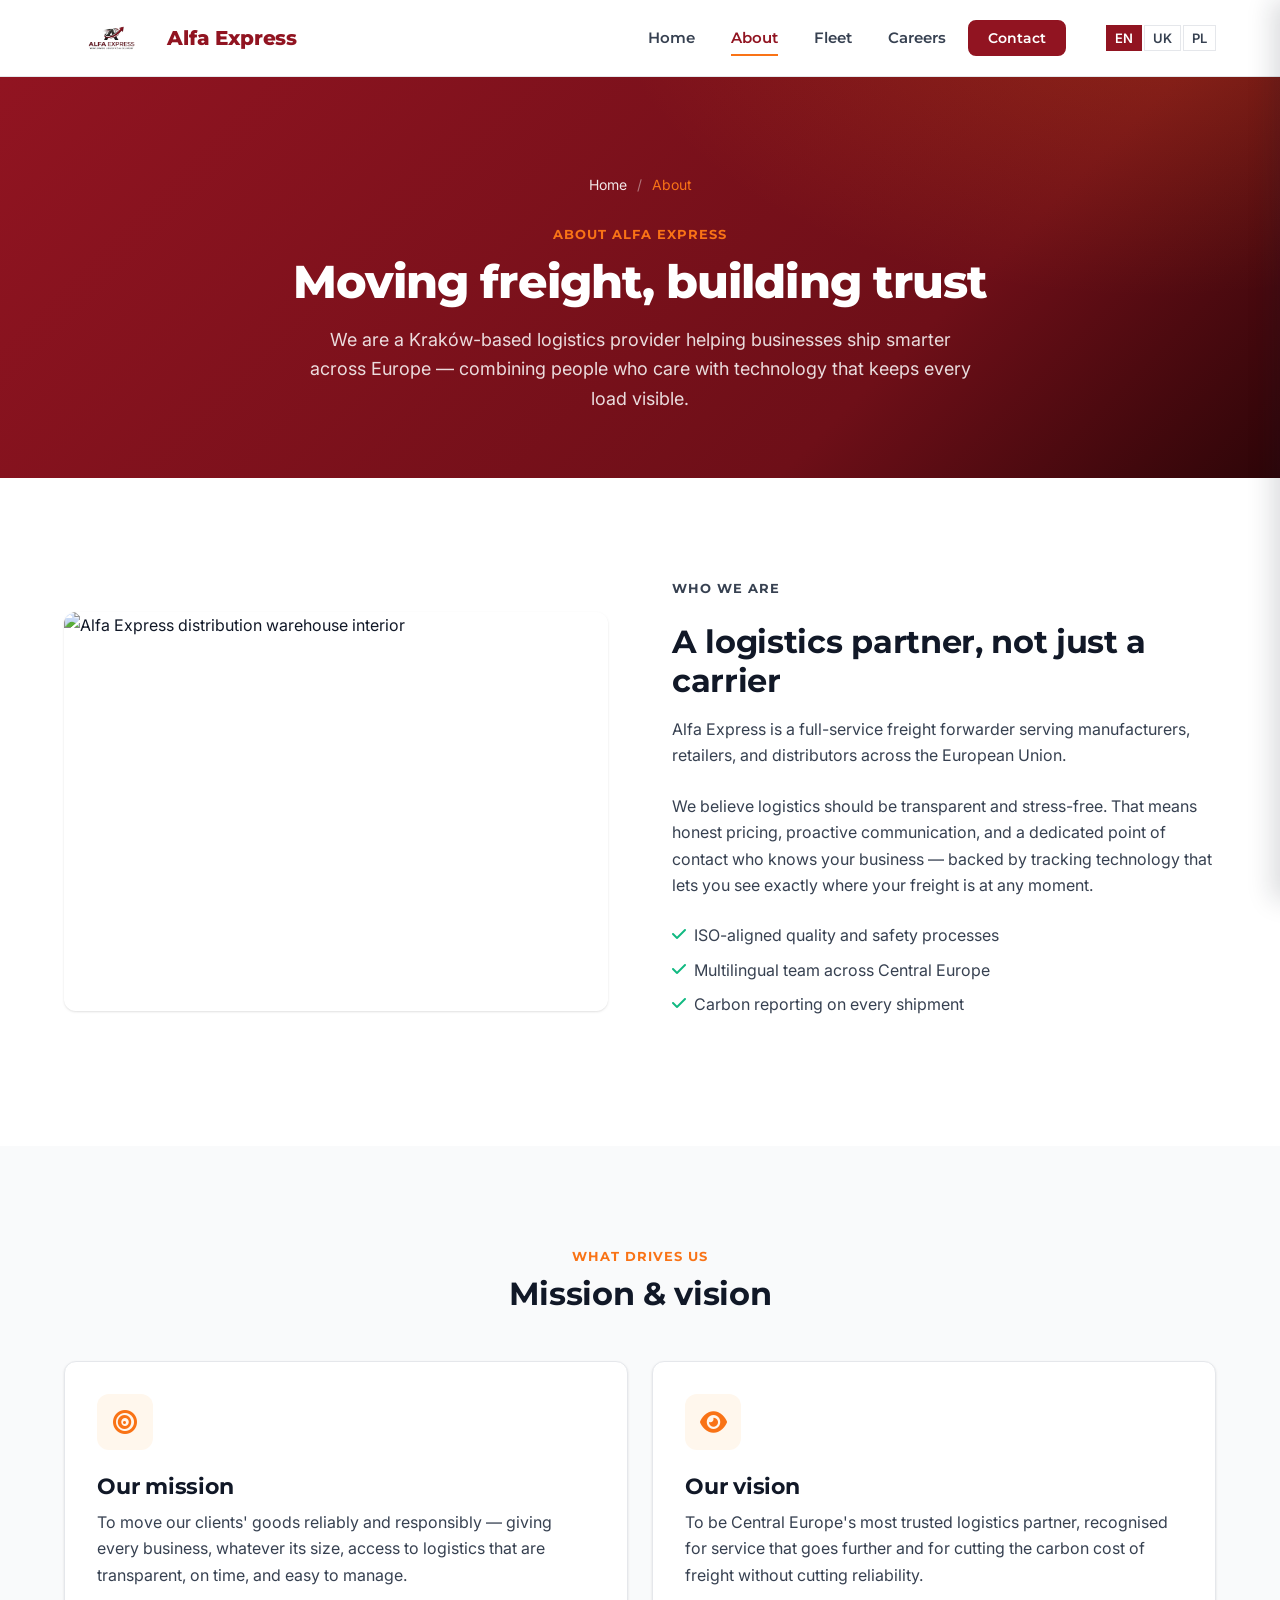
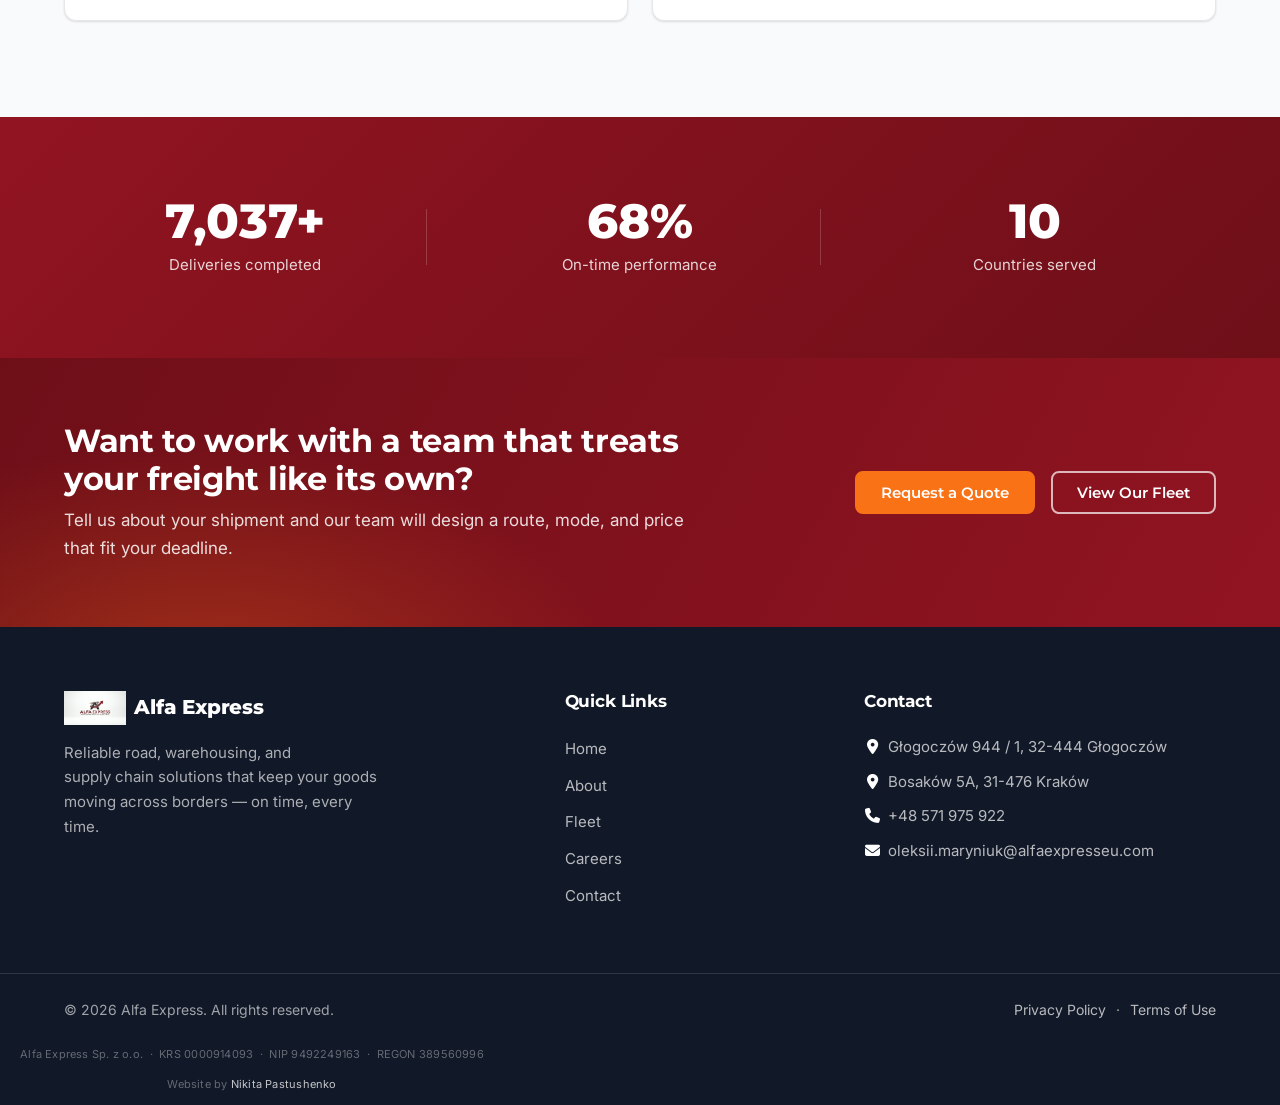
==== commit b1b8b14c: "Final" ====
--- a/about.html
+++ b/about.html
@@ -41,7 +41,7 @@
   <header class="site-header" id="site-header">
     <div class="container header-inner">
       <a href="index.html" class="brand" aria-label="Alfa Express — home">
-        <img src="assets/images/logo_nobg_new.png" alt="" class="brand-logo" width="40" height="40">
+        <img src="assets/images/logo_nobg.png" alt="" class="brand-logo" width="40" height="40">
         <span class="brand-name">Alfa Express</span> <!-- REPLACE: company name -->
       </a>
 
@@ -169,7 +169,7 @@
         </div>
         <div class="cta-actions">
           <a href="contact.html" class="btn btn-accent">Request a Quote</a>
-          <a href="services.html" class="btn btn-secondary btn-on-dark">View Services</a>
+          <a href="fleet.html" class="btn btn-secondary btn-on-dark">View Our Fleet</a>
         </div>
       </div>
     </section>
@@ -180,7 +180,7 @@
     <div class="container footer-grid">
       <div class="footer-col footer-about">
         <div class="footer-brand">
-          <img src="assets/images/logo_new.png" alt="" class="footer-logo" width="36" height="36">
+          <img src="assets/images/logo.png" alt="" class="footer-logo" width="36" height="36">
           <span class="brand-name">Alfa Express</span>
         </div>
         <p class="footer-blurb">Reliable road, warehousing, and supply&nbsp;chain solutions that keep your goods moving across borders — on time, every time.</p>
@@ -203,7 +203,7 @@
           <li><i class="fa-solid fa-location-dot" aria-hidden="true"></i> <span>Głogoczów 944 / 1, 32-444 Głogoczów</span></li>
           <li><i class="fa-solid fa-location-dot" aria-hidden="true"></i> <span>Bosaków 5A, 31-476 Kraków</span></li>
           <li><i class="fa-solid fa-phone" aria-hidden="true"></i> <a href="tel:+48571975922">+48 571 975 922</a></li> <!-- REPLACE: phone -->
-          <li><i class="fa-solid fa-envelope" aria-hidden="true"></i> <a href="mailto:central.alfa.express@gmail.com">central.alfa.express@gmail.com</a></li> <!-- REPLACE: email -->
+          <li><i class="fa-solid fa-envelope" aria-hidden="true"></i> <a href="mailto:oleksii.maryniuk@alfaexpresseu.com">oleksii.maryniuk@alfaexpresseu.com</a></li> <!-- REPLACE: email -->
         </ul>
       </div>
     </div>
